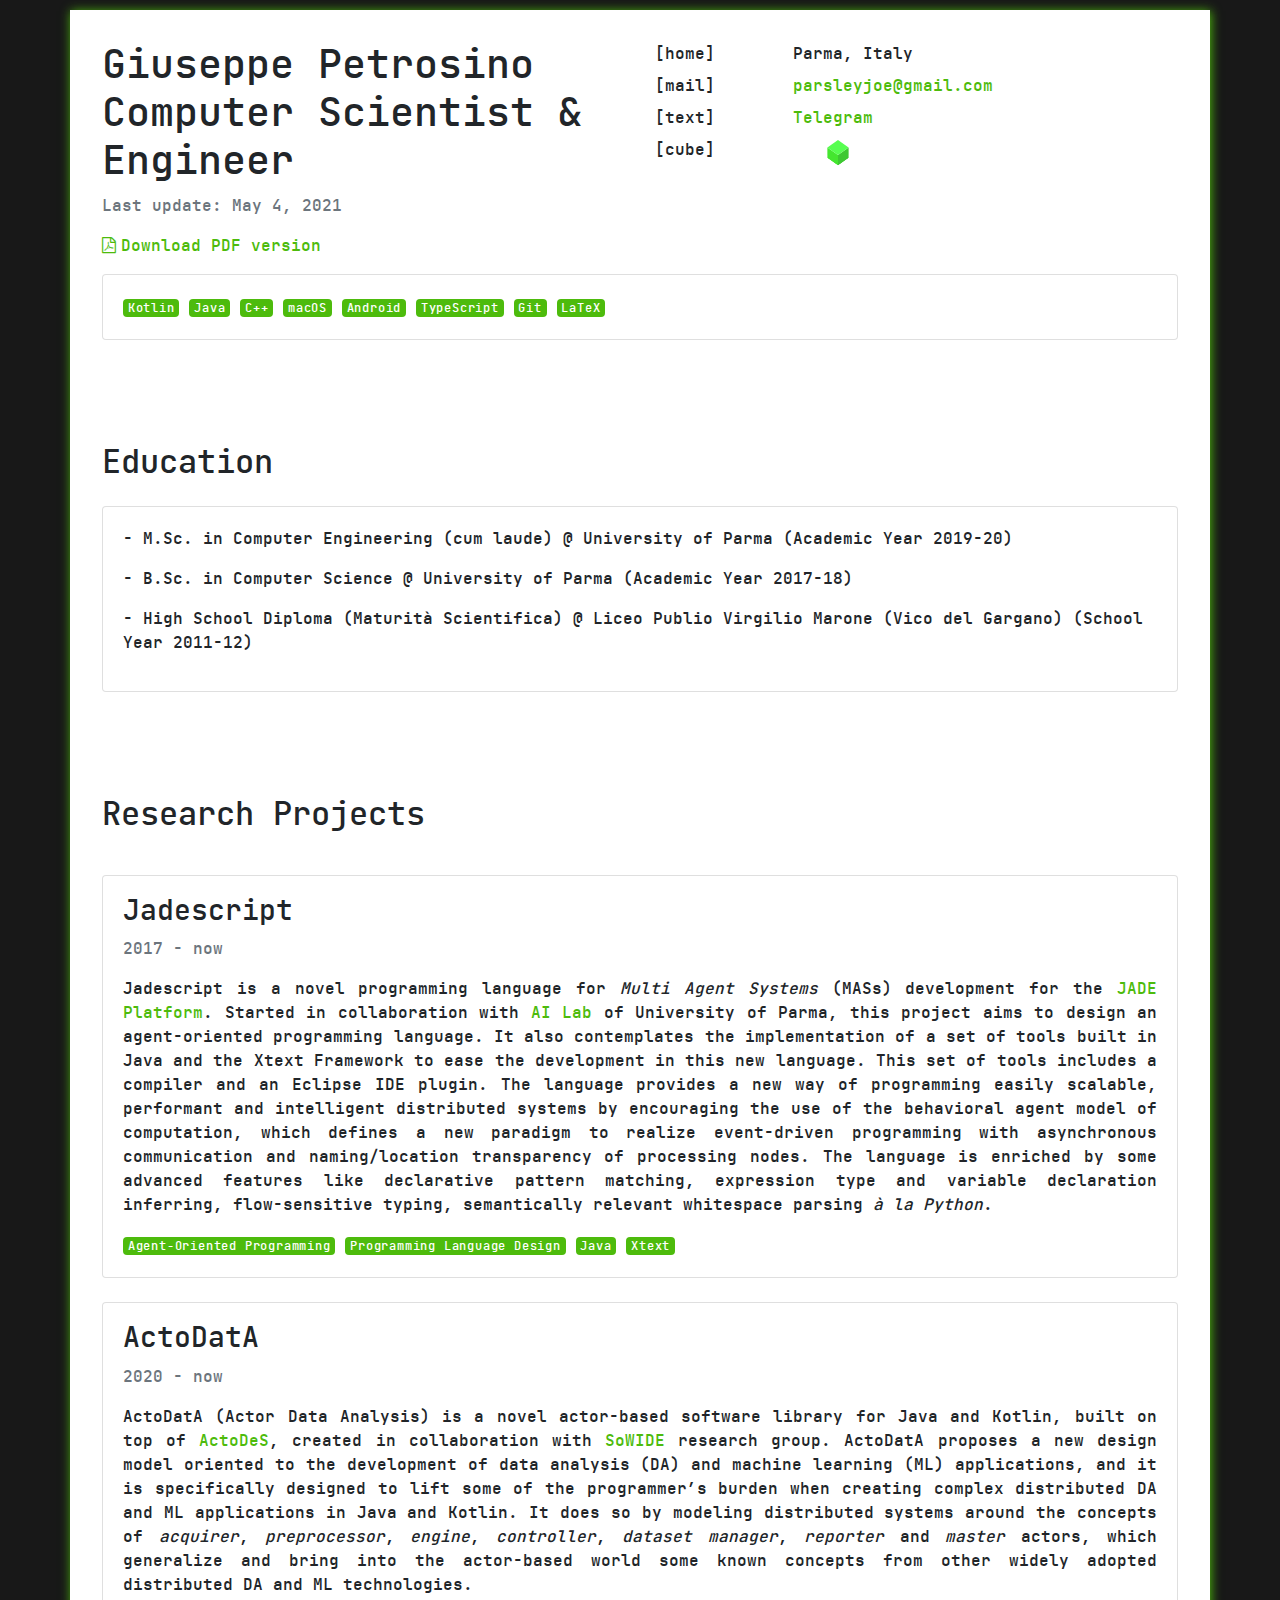
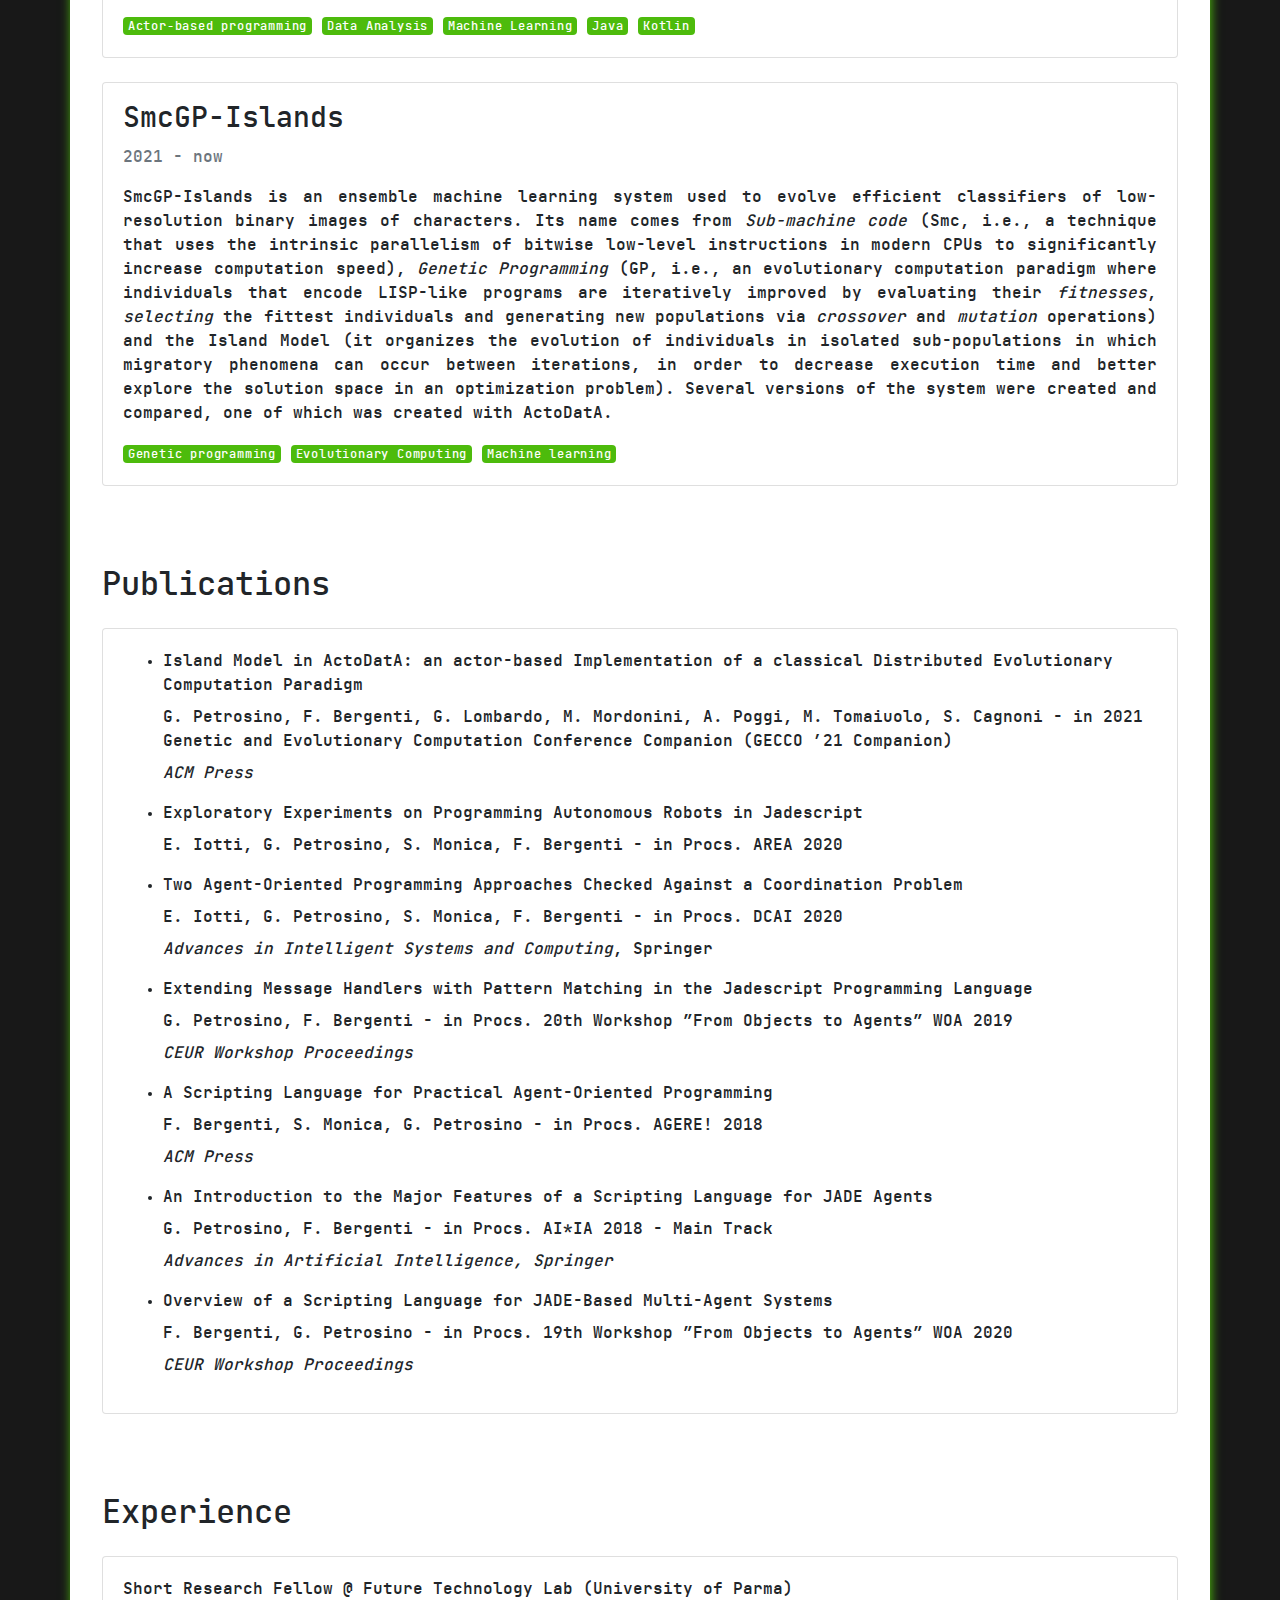
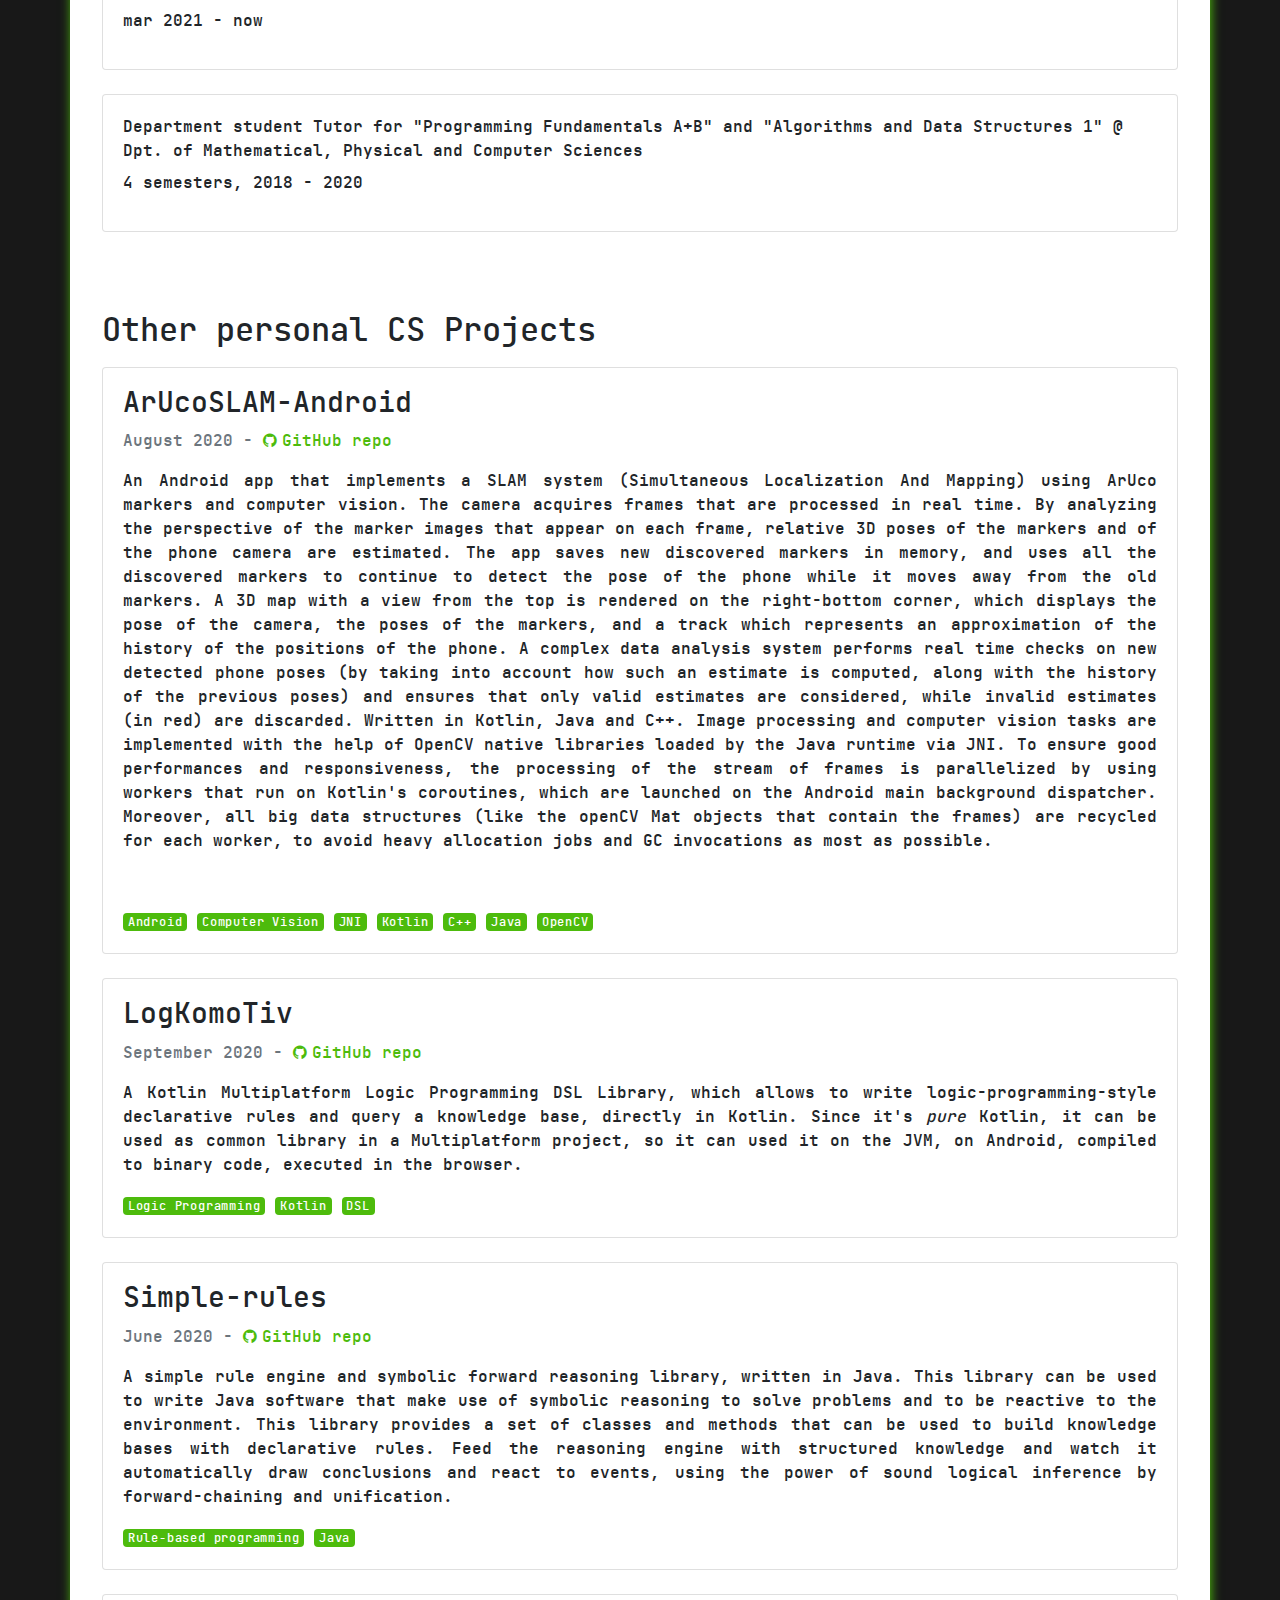
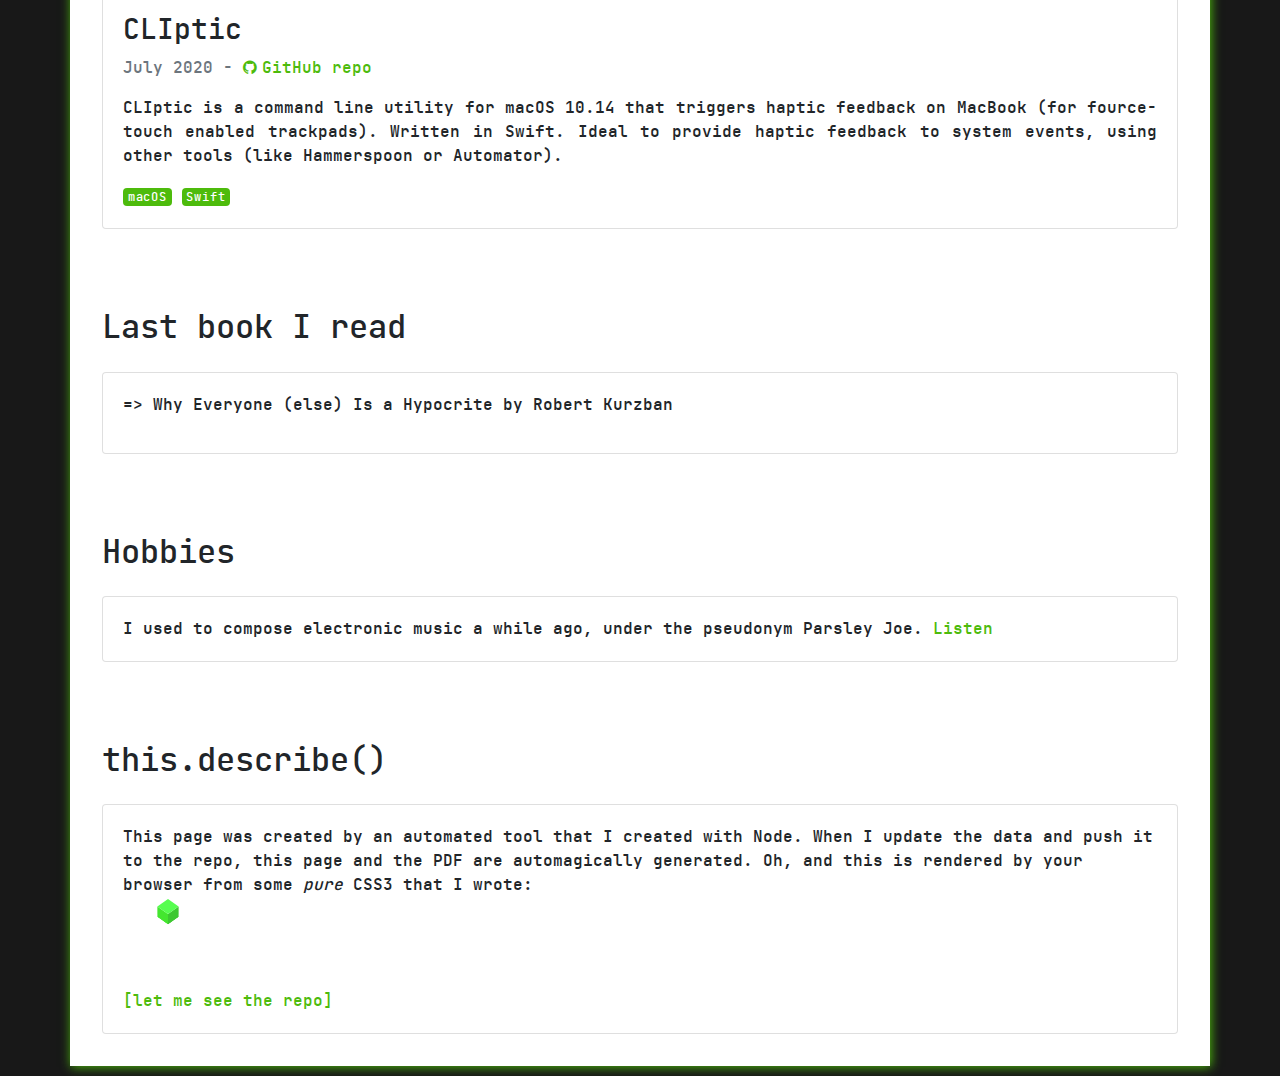
==== index.html @ b5999855 "Updates" ====
<!doctype html>
<html lang="en">
<head>
    <meta charset="UTF-8"/>
    <meta name="viewport" content="width=device-width, initial-scale=1">
    <title>Giuseppe Petrosino. Computer Scientist &amp; Engineer</title>
    <link rel="icon" href="favicon.ico" type="image/x-icon"/>
    <link rel="stylesheet" href="https://stackpath.bootstrapcdn.com/bootstrap/4.1.3/css/bootstrap.min.css">
    <link rel="stylesheet" href="https://maxcdn.bootstrapcdn.com/font-awesome/4.7.0/css/font-awesome.min.css">
    <link rel="stylesheet" href="styles.css">
    <link rel="stylesheet" href="cubes.css">
</head>
<body>
<div class="container page">
    <div class="row">
        <div class="col-md-6 col-print-6">
            <h1>Giuseppe Petrosino<br/>Computer Scientist &amp; Engineer</h1>
            <p>
                <time datetime="" class="text-muted">Last update: May 4, 2021</time>
            </p>
            <p>
                <span class="screen"><a href="giuseppe-petrosino.pdf"><i class="fa fa-file-pdf-o" aria-hidden="true"></i>Download PDF version</a></span>
                <span class="print">Online version (with some more stuff): <a href="https://ParsleyJ.github.io/mycv" class="text-nowrap"><i
                    class="fa fa-github" aria-hidden="true"></i>https://ParsleyJ.github.io/mycv</a></span>
            </p>
        </div>
        <div class="col-md-6 col-print-6">
            <dl class="row">
                <dt class="col-md-3">[home]</dt>
                <dd class="col-md-9">Parma, Italy</dd>
                <dt class="col-md-3">[mail]</dt>
                <dd class="col-md-9"><a href="mailto:parsleyjoe@gmail.com">parsleyjoe@gmail.com</a></dd>
                <dt class="col-md-3">[text]</dt>
                <dd class="col-md-9"><a href="https://t.me/parsleyjoe">Telegram</a></dd>
                <dt class="col-md-3 screen">[cube]</dt>
                <dd class="col-md-9 screen">
                    <div class="cubes">
                        <div class="loader">
                            <div class="onplacebox revbox"></div>
                        </div>
                    </div>
                </dd>
            </dl>
        </div>
    </div>

    <div class="print">
        <br>
        <br>
        <br>
        <br>
        <br>
    </div>

    <div class="card mb-4">
        <div class="card-body">
            <h2 class="print">What I use / love to work with</h2>
            <div>
                <span class="badge badge-primary">Kotlin</span>
                <span class="badge badge-primary">Java</span>
                <span class="badge badge-primary">C++</span>
                <span class="badge badge-primary">macOS</span>
                <span class="badge badge-primary">Android</span>
                <span class="badge badge-primary">TypeScript</span>
                <span class="badge badge-primary">Git</span>
                <span class="badge badge-primary">LaTeX</span>
            </div>
        </div>
    </div>

    <br>
    <br>

    <h2>Education</h2>
    <div class="card mt-4">
        <div class="card-body">
            <p> - M.Sc. in Computer Engineering (cum laude) @ University of Parma (Academic Year 2019-20)</p>
            <p> - B.Sc. in Computer Science @ University of Parma (Academic Year 2017-18)</p>
            <p> - High School Diploma (Maturità Scientifica) @ Liceo Publio Virgilio Marone (Vico del Gargano) (School Year 2011-12)</p>
        </div>
    </div>

    <br>
    <br>
    <br>


    <h2>Research Projects</h2>
    <br>
    <div class="card mb-4">
        <div class="card-body">
            <h3>Jadescript</h3>
            <p class="text-muted">2017 - now</p>

            <div class="text-justified"><p>Jadescript is a novel programming language for <em>Multi Agent Systems</em> (MASs) development for the <a href="https://jade.tilab.com/">JADE Platform</a>. Started in collaboration with <a href="https://www.ailab.unipr.it">AI Lab</a> of University of Parma, this project aims to design an agent-oriented programming language. It also contemplates the implementation of a set of tools built in Java and the Xtext Framework to ease the development in this new language. This set of tools includes a compiler and an Eclipse IDE plugin. The language provides a new way of programming easily scalable, performant and intelligent distributed systems by encouraging the use of the behavioral agent model of computation, which defines a new paradigm to realize event-driven programming with asynchronous communication and naming/location transparency of processing nodes. The language is enriched by some advanced features like declarative pattern matching, expression type and variable declaration inferring, flow-sensitive typing, semantically relevant whitespace parsing <em>à la Python</em>.</p></div>

            <div>
                <span class="badge badge-primary">Agent-Oriented Programming</span>
                <span class="badge badge-primary">Programming Language Design</span>
                <span class="badge badge-primary">Java</span>
                <span class="badge badge-primary">Xtext</span>
            </div>
        </div>
    </div>
    <div class="card mb-4">
        <div class="card-body">
            <h3>ActoDatA</h3>
            <p class="text-muted">2020 - now</p>

            <div class="text-justified"><p>ActoDatA (Actor Data Analysis) is a novel actor-based software library for Java and Kotlin, built on top of <a href="http://sowide.unipr.it/node/50">ActoDeS</a>, created in collaboration with <a href="http://sowide.unipr.it/en/node/1">SoWIDE</a> research group. ActoDatA proposes a new design model oriented to the development of data analysis (DA) and machine learning (ML) applications, and it is specifically designed to lift some of the programmer’s burden when creating complex distributed DA and ML applications in Java and Kotlin. It does so by modeling distributed systems around the concepts of <em>acquirer</em>, <em>preprocessor</em>, <em>engine</em>, <em>controller</em>, <em>dataset manager</em>, <em>reporter</em> and <em>master</em> actors, which generalize and bring into the actor-based world some known concepts from other widely adopted distributed DA and ML technologies.</p></div>

            <div>
                <span class="badge badge-primary">Actor-based programming</span>
                <span class="badge badge-primary">Data Analysis</span>
                <span class="badge badge-primary">Machine Learning</span>
                <span class="badge badge-primary">Java</span>
                <span class="badge badge-primary">Kotlin</span>
            </div>
        </div>
    </div>
    <div class="card mb-4">
        <div class="card-body">
            <h3>SmcGP-Islands</h3>
            <p class="text-muted">2021 - now</p>

            <div class="text-justified"><p>SmcGP-Islands is an ensemble machine learning system used to evolve efficient classifiers of low-resolution binary images of characters. Its name comes from <em>Sub-machine code</em> (Smc, i.e., a technique that uses the intrinsic parallelism of bitwise low-level instructions in modern CPUs to significantly increase computation speed), <em>Genetic Programming</em> (GP, i.e., an evolutionary computation paradigm where individuals that encode LISP-like programs are iteratively improved by evaluating their <em>fitnesses</em>, <em>selecting</em> the fittest individuals and generating new populations via <em>crossover</em> and <em>mutation</em> operations) and the Island Model (it organizes the evolution of individuals in isolated sub-populations in which migratory phenomena can occur between iterations, in order to decrease execution time and better explore the solution space in an optimization problem). Several versions of the system were created and compared, one of which was created with ActoDatA.</p></div>

            <div>
                <span class="badge badge-primary">Genetic programming</span>
                <span class="badge badge-primary">Evolutionary Computing</span>
                <span class="badge badge-primary">Machine learning</span>
            </div>
        </div>
    </div>

    <br>

    <h2>Publications</h2>
    <div class="card mt-4">
        <div class="card-body">
            <ul>
                <li>
                    <div class="mb-2"><strong>Island Model in ActoDatA: an actor-based Implementation of a classical Distributed Evolutionary Computation Paradigm</strong></div>
                    <div class="mb-2">G. Petrosino, F. Bergenti, G. Lombardo, M. Mordonini, A. Poggi, M. Tomaiuolo, S. Cagnoni - in 2021 Genetic and Evolutionary Computation Conference Companion (GECCO ’21 Companion)</div>

                    <p><em>ACM Press</em></p>
                </li>
                <li>
                    <div class="mb-2"><strong>Exploratory Experiments on Programming Autonomous Robots in Jadescript</strong></div>
                    <div class="mb-2">E. Iotti, G. Petrosino, S. Monica, F. Bergenti - in Procs. AREA 2020</div>

                    <p> </p>
                </li>
                <li>
                    <div class="mb-2"><strong>Two Agent-Oriented Programming Approaches Checked Against a Coordination Problem</strong></div>
                    <div class="mb-2">E. Iotti, G. Petrosino, S. Monica, F. Bergenti - in Procs. DCAI 2020</div>

                    <p><em>Advances in Intelligent Systems and Computing</em>, Springer</p>
                </li>
                <li>
                    <div class="mb-2"><strong>Extending Message Handlers with Pattern Matching in the Jadescript Programming Language</strong></div>
                    <div class="mb-2">G. Petrosino, F. Bergenti - in Procs. 20th Workshop ”From Objects to Agents” WOA 2019</div>

                    <p><em>CEUR Workshop Proceedings</em></p>
                </li>
                <li>
                    <div class="mb-2"><strong>A Scripting Language for Practical Agent-Oriented Programming</strong></div>
                    <div class="mb-2">F. Bergenti, S. Monica, G. Petrosino - in Procs. AGERE! 2018</div>

                    <p><em>ACM Press</em></p>
                </li>
                <li>
                    <div class="mb-2"><strong>An Introduction to the Major Features of a Scripting Language for JADE Agents</strong></div>
                    <div class="mb-2">G. Petrosino, F. Bergenti - in Procs. AI*IA 2018 - Main Track</div>

                    <p><em>Advances in Artificial Intelligence, Springer</em></p>
                </li>
                <li>
                    <div class="mb-2"><strong>Overview of a Scripting Language for JADE-Based Multi-Agent Systems</strong></div>
                    <div class="mb-2">F. Bergenti, G. Petrosino - in Procs. 19th Workshop ”From Objects to Agents” WOA 2020</div>

                    <p><em>CEUR Workshop Proceedings</em></p>
                </li>
            </ul>
        </div>
    </div>

    <br>
    <br>

    <h2>Experience</h2>
    <div class="card mt-4">
        <div class="card-body">
            <div class="mb-2"><strong>Short Research Fellow @ Future Technology Lab (University of Parma)</strong></div>

            <p>mar 2021 - now</p>

            <div>
            </div>
        </div>
    </div>
    <div class="card mt-4">
        <div class="card-body">
            <div class="mb-2"><strong>Department student Tutor for &quot;Programming Fundamentals A+B&quot; and &quot;Algorithms and Data Structures 1&quot; @ Dpt. of Mathematical, Physical and Computer Sciences</strong></div>

            <p>4 semesters, 2018 - 2020</p>

            <div>
            </div>
        </div>
    </div>

    <br>
    <br>

    <div class="screen">
        <h2>Other personal CS Projects</h2>
        <div class="card mb-4">
            <div class="card-body">
                <h3>ArUcoSLAM-Android</h3>
                <p class="text-muted">August 2020 - <a href="https://github.com/ParsleyJ/ArUcoSLAM-Android"><i
                    class="fa fa-github" aria-hidden="true"></i>GitHub repo</a></p>

                <div class="text-justified"><p>An Android app that implements a SLAM system (Simultaneous Localization And Mapping) using ArUco markers and computer vision. The camera acquires frames that are processed in real time. By analyzing the perspective of the marker images that appear on each frame, relative 3D poses of the markers and of the phone camera are estimated. The app saves new discovered markers in memory, and uses all the discovered markers to continue to detect the pose of the phone while it moves away from the old markers. A 3D map with a view from the top is rendered on the right-bottom corner, which displays the pose of the camera, the poses of the markers, and a track which represents an approximation of the history of the positions of the phone. A complex data analysis system performs real time checks on new detected phone poses (by taking into account how such an estimate is computed, along with the history of the previous poses) and ensures that only valid estimates are considered, while invalid estimates (in red) are discarded. Written in Kotlin, Java and C++. Image processing and computer vision tasks are implemented with the help of OpenCV native libraries loaded by the Java runtime via JNI. To ensure good performances and responsiveness, the processing of the stream of frames is parallelized by using workers that run on Kotlin&#39;s coroutines, which are launched on the Android main background dispatcher. Moreover, all big data structures (like the openCV Mat objects that contain the frames) are recycled for each worker, to avoid heavy allocation jobs and GC invocations as most as possible.</p></div>


                <div class="screen autoimg"><p><img alt="" src="arucoslam1.gif"/></p></div>
                <div>
                    <span class="badge badge-primary">Android</span>
                    <span class="badge badge-primary">Computer Vision</span>
                    <span class="badge badge-primary">JNI</span>
                    <span class="badge badge-primary">Kotlin</span>
                    <span class="badge badge-primary">C++</span>
                    <span class="badge badge-primary">Java</span>
                    <span class="badge badge-primary">OpenCV</span>
                </div>
            </div>
        </div>
        <div class="card mb-4">
            <div class="card-body">
                <h3>LogKomoTiv</h3>
                <p class="text-muted">September 2020 - <a href="https://github.com/ParsleyJ/LogKomoTiv"><i
                    class="fa fa-github" aria-hidden="true"></i>GitHub repo</a></p>

                <div class="text-justified"><p>A Kotlin Multiplatform Logic Programming DSL Library, which allows to write logic-programming-style declarative rules and query a knowledge base, directly in Kotlin. Since it&#39;s <em>pure</em> Kotlin, it can be used as common library in a Multiplatform project, so it can used it on the JVM, on Android, compiled to binary code, executed in the browser.</p></div>


                <div class="screen autoimg"></div>
                <div>
                    <span class="badge badge-primary">Logic Programming</span>
                    <span class="badge badge-primary">Kotlin</span>
                    <span class="badge badge-primary">DSL</span>
                </div>
            </div>
        </div>
        <div class="card mb-4">
            <div class="card-body">
                <h3>Simple-rules</h3>
                <p class="text-muted">June 2020 - <a href="https://github.com/ParsleyJ/simple-rules"><i
                    class="fa fa-github" aria-hidden="true"></i>GitHub repo</a></p>

                <div class="text-justified"><p>A simple rule engine and symbolic forward reasoning library, written in Java. This library can be used to write Java software that make use of symbolic reasoning to solve problems and to be reactive to the environment. This library provides a set of classes and methods that can be used to build knowledge bases with declarative rules. Feed the reasoning engine with structured knowledge and watch it automatically draw conclusions and react to events, using the power of sound logical inference by forward-chaining and unification.</p></div>


                <div class="screen autoimg"></div>
                <div>
                    <span class="badge badge-primary">Rule-based programming</span>
                    <span class="badge badge-primary">Java</span>
                </div>
            </div>
        </div>
        <div class="card mb-4">
            <div class="card-body">
                <h3>CLIptic</h3>
                <p class="text-muted">July 2020 - <a href="https://github.com/ParsleyJ/CLIptic"><i
                    class="fa fa-github" aria-hidden="true"></i>GitHub repo</a></p>

                <div class="text-justified"><p>CLIptic is a command line utility for macOS 10.14 that triggers haptic feedback on MacBook (for fource-touch enabled trackpads). Written in Swift. Ideal to provide haptic feedback to system events, using other tools (like Hammerspoon or Automator).</p></div>


                <div class="screen autoimg"></div>
                <div>
                    <span class="badge badge-primary">macOS</span>
                    <span class="badge badge-primary">Swift</span>
                </div>
            </div>
        </div>
    </div>

    <br>


    <h2>Last book I read</h2>
    <div class="card mt-4">
        <div class="card-body">
            <p> => Why Everyone (else) Is a Hypocrite by Robert Kurzban</p>
        </div>
    </div>

    <br>
    <br>

    <h2>Hobbies</h2>
    <div class="card mt-4">
        <div class="card-body">
            I used to compose electronic music a while ago, under the pseudonym Parsley Joe. <a
            href="https://www.youtube.com/watch?v=1JTqyTbnJMk">Listen</a>
        </div>
    </div>

    <br>
    <br>

    <h2>this.describe()</h2>
    <div class="card mt-4">
        <div class="card-body">
            <div class="screen">
                This page was created by an automated tool that I created with Node.
                When I update the data and push it to the repo, this page and the PDF are automagically
                generated.
                Oh, and this is rendered by your browser from some <i>pure</i> CSS3 that I wrote:
                <br>
                <div class="cubes">
                    <div class="loader">
                        <div class="onplacebox"></div>
                    </div>
                </div>

                <a href="https://github.com/ParsleyJ/mycv">[let me see the repo]</a>
            </div>
            <div class="print">
                This PDF was created by an automated tool that I created with Node.
                When I update the data and push it to the repo, this PDF and the online page are automagically
                generated.
                <a href="https://github.com/ParsleyJ/mycv">[let me see the repo]</a>
            </div>
        </div>
    </div>

</div>
</body>
</html>
---- styles.css ----
@font-face {
    font-family: 'jetbrains_monomedium';
    src: url('jetbrainsmono-medium-webfont.eot');
    src: url('jetbrainsmono-medium-webfont.eot?#iefix') format('embedded-opentype'),
    url('jetbrainsmono-medium-webfont.woff2') format('woff2'),
    url('jetbrainsmono-medium-webfont.woff') format('woff'),
    url('jetbrainsmono-medium-webfont.ttf') format('truetype'),
    url('jetbrainsmono-medium-webfont.svg#jetbrains_monomedium') format('svg');
    font-weight: normal;
    font-style: normal;

}

body{
    font-family: "jetbrains_monomedium", serif;
    background-color: #181818;
}


.text-justified{
    text-align: justify;
    text-justify: inter-word;
}

.badge-primary{
    background-color: #4dbb0c;
}

a {
    color: #4dbb0c
}


    img {
        max-width: 100%;
        height: auto;
    }


@media print {
    body {
        background-color: #ffffff;
        font-size: 19px;
    }

    .screen {
        display: none;
    }

    .card {
        border: none;
    }

    .card-body {
        padding: 0;
    }

    .badge {
        border: 0.07rem solid #868e96;
    }

    .badge-primary {
        color: inherit;
        background-color: inherit;
    }


}

.text-muted2 {
    color: #898989 !important;
}

@media not print {
    .print {
        display: none;
    }

    @media (min-width: 576px) {
        .page {
            background-color: white;
            margin-top: 10px;
            margin-bottom: 10px;
            box-shadow: 1px 1px 10px 0 #4dbb0cff;
            position: relative;
            padding: 32px;
        }
    }

    h1, h2, h3, h4 {
        font-weight: 300;
    }

    h2 {
        margin-top: 2rem;
        margin-bottom: 1rem;
    }

    dt {
        font-weight: normal;
    }

    strong {
        font-weight: 500;
    }
}

a .fa {
    text-decoration: none !important;
    margin-right: 5px;
}

.badge {
    font-weight: normal;
    letter-spacing: 0.05rem;
}

@media print {
    .col-print-1 {
        flex: 0 0 8.333333%;
        max-width: 8.333333%;
    }

    .col-print-2 {
        flex: 0 0 16.666667%;
        max-width: 16.666667%;
    }

    .col-print-3 {
        flex: 0 0 25%;
        max-width: 25%;
    }

    .col-print-4 {
        flex: 0 0 33.333333%;
        max-width: 33.333333%;
    }

    .col-print-5 {
        flex: 0 0 41.666667%;
        max-width: 41.666667%;
    }

    .col-print-6 {
        flex: 0 0 50%;
        max-width: 50%;
    }

    .col-print-7 {
        flex: 0 0 58.333333%;
        max-width: 58.333333%;
    }

    .col-print-8 {
        flex: 0 0 66.666667%;
        max-width: 66.666667%;
    }

    .col-print-9 {
        flex: 0 0 75%;
        max-width: 75%;
    }

    .col-print-10 {
        flex: 0 0 83.333333%;
        max-width: 83.333333%;
    }

    .col-print-11 {
        flex: 0 0 91.666667%;
        max-width: 91.666667%;
    }

    .col-print-12 {
        flex: 0 0 100%;
        max-width: 100%;
    }
}
---- cubes.css ----
<!-- box anims -->
.cubes{
    display: -webkit-box;
    display: -webkit-flex;
    display: -ms-flexbox;
    display: flex;
    -webkit-box-pack: center;
    -webkit-justify-content: center;
    -ms-flex-pack: center;
    justify-content: center;
    -webkit-box-align: center;
    -webkit-align-items: center;
    -ms-flex-align: center;
    align-items: center;

    -webkit-transform: translateY(-45px);
    -ms-transform: translateY(-45px);
    transform: translateY(-45px);

}

.loader {
    display: -webkit-inline-box;
    display: -webkit-inline-flex;
    display: -ms-inline-flexbox;
    display: inline-flex;
    -webkit-flex-wrap: wrap;
    -ms-flex-wrap: wrap;
    flex-wrap: wrap;
    width: 90px;
    height: 90px;
    -webkit-transform-style: preserve-3d;
    transform-style: preserve-3d;
    -webkit-transform: rotateX(45deg) rotate(45deg);
    transform: rotateX(45deg) rotate(45deg);
}

.box {
    position: absolute;
    top: 0;
    left: 0;
    width: 15px;
    height: 15px;
    background: #57fe50;

    -webkit-animation: move infinite both;
    animation: move infinite both;
    -webkit-animation-timing-function: linear;
    animation-timing-function: linear;

    -webkit-transform-style: preserve-3d;
    transform-style: preserve-3d;
}


.shadowed {
    box-shadow: 120.5px 120.5px 20px #000;
}

.style3anim{
    -webkit-animation-duration: 6s;
    animation-duration: 6s;
}

.style2anim{
    -webkit-animation-duration: 12s;
    animation-duration: 12s;
}

.style1anim{
    -webkit-animation-duration: 3s;
    animation-duration: 3s;

}

.box:nth-child(1) {
    -webkit-animation-delay: -1.5s;
    animation-delay: -1.5s;
}
.box:nth-child(2) {
    -webkit-animation-delay: -3s;
    animation-delay: -3s;
}
.box:nth-child(3) {
    -webkit-animation-delay: -4.5s;
    animation-delay: -4.5s;
}
.box:nth-child(4) {
    -webkit-animation-delay: -6s;
    animation-delay: -6s;
}
.box:nth-child(5) {
    -webkit-animation-delay: -7.5s;
    animation-delay: -7.5s;
}
.box:nth-child(6) {
    -webkit-animation-delay: -9s;
    animation-delay: -9s;
}
.box:nth-child(7) {
    -webkit-animation-delay: -10.5s;
    animation-delay: -10.5s;
}
.box:before, .box:after {
    display: block;
    content: "";
    position: absolute;
    width: 15px;
    height: 15px;
}
.box:before {
    top: 100%;
    left: 0;
    background: #44e62f;
    -webkit-transform-origin: center top;
    -ms-transform-origin: center top;
    transform-origin: center top;
    -webkit-transform: rotateX(-90deg);
    transform: rotateX(-90deg);
}
.box:after {
    top: 0;
    left: 100%;
    background: #3ec832;
    -webkit-transform-origin: center left;
    -ms-transform-origin: center left;
    transform-origin: center left;
    -webkit-transform: rotateY(90deg);
    transform: rotateY(90deg);
}

.size1, .size1:before, .size1:after{
    width: 10px;
    height: 10px;

}

.size2, .size2:before, .size2:after{
    width: 20px;
    height: 20px;

}

.size3, .size3:before, .size3:after{
    width: 40px;
    height: 40px;
}


.onplacebox {
    /*position: absolute;*/
    /*top: 43px;*/
    /*left: 43px;*/
    width: 15px;
    height: 15px;
    background: #57fe50;
    -webkit-animation: rotate infinite both;
    animation: rotate infinite both;
    -webkit-animation-duration: 0.5s;
    animation-duration: 0.5s;
    -webkit-animation-timing-function: linear;
    animation-timing-function: linear;
    -webkit-transform-style: preserve-3d;
    transform-style: preserve-3d;
}


.onplacebox:before, .onplacebox:after{
    display: block;
    content: "";
    position: absolute;
    width: 15px;
    height: 15px;
}

.onplacebox:before {
    top: 100%;
    left: 0;
    background: #44e62f;
    -webkit-transform-origin: center top;
    -ms-transform-origin: center top;
    transform-origin: center top;
    -webkit-transform: rotateX(-90deg);
    transform: rotateX(-90deg);
    -webkit-animation: beforecolor 0.5s ease-in-out infinite;
    animation: beforecolor 0.5s ease-in-out infinite;
}

.onplacebox:after {
    top: 0;
    left: 100%;
    background: #3ec832;
    -webkit-transform-origin: center left;
    -ms-transform-origin: center left;
    transform-origin: center left;
    -webkit-transform: rotateY(90deg);
    transform: rotateY(90deg);
    -webkit-animation: aftercolor 0.5s ease-in-out infinite;
    animation: aftercolor 0.5s ease-in-out infinite;
}

.revbox{
    animation-direction: reverse;
    -webkit-animation-direction: reverse;
}

.revbox.onplacebox:after {
    -webkit-animation: aftercolorrev 0.5s ease-in-out infinite;
    animation: aftercolorrev 0.5s ease-in-out infinite;
}

.revbox.onplacebox:before {
    -webkit-animation: beforecolorrev 0.5s ease-in-out infinite;
    animation: beforecolorrev 0.5s ease-in-out infinite;
}

@-webkit-keyframes beforecolor {
    0%, 100% {
        background: #4aed3c;
    }
    49.999% {
        background: #4aed3c;
    }
    50%{
        background: #3ec832;
    }
}

@keyframes beforecolor {
    0%, 100% {
        background: #4aed3c;
    }
    49.999% {
        background: #4aed3c;
    }
    50%{
        background: #3ec832;
    }
}

@-webkit-keyframes aftercolor {
    0%, 100% {
        background: #3ec832;
    }
    49.999% {
        background: #3ec832;
    }
    50%{
        background: #154b10;
    }
}

@keyframes aftercolor {
    0%, 100% {
        background: #3ec832;
    }
    49.999% {
        background: #3ec832;
    }
    50%{
        background: #154b10;
    }
}

@-webkit-keyframes aftercolorrev {
    0%, 100% {
        background: #3ec832;
    }
    49.999% {
        background: #154b10;
    }
    50%{
        background: #3ec832;
    }
}

@keyframes aftercolorrev {
    0%, 100% {
        background: #3ec832;
    }
    49.999% {
        background: #154b10;
    }
    50%{
        background: #3ec832;
    }
}

@-webkit-keyframes beforecolorrev {
    0%, 100% {
        background: #4aed3c;
    }
    49.999% {
        background: #3ec832;
    }
    50%{
        background: #4aed3c;
    }
}

@keyframes beforecolorrev {
    0%, 100% {
        background: #4aed3c;
    }
    49.999% {
        background: #3ec832;
    }
    50%{
        background: #4aed3c;
    }
}

@-webkit-keyframes rotate {
    0%, 100% {
        -webkit-transform: none;
        transform: none;
    }
    49.999% {
        -webkit-transform: rotateZ(45deg);
        transform: rotateZ(45deg);
    }
    50%{
        -webkit-transform: rotateZ(-45deg);
        transform: rotateZ(-45deg);
    }
}

@keyframes rotate {
    0%, 100% {
        -webkit-transform: none;
        transform: none;
    }
    49.999% {
        -webkit-transform: rotateZ(45deg);
        transform: rotateZ(45deg);
    }
    50%{
        -webkit-transform: rotateZ(-45deg);
        transform: rotateZ(-45deg);
    }
}

@-webkit-keyframes move {
    0%, 100% {
        -webkit-transform: none;
        transform: none;
    }
    12.5% {
        -webkit-transform: translate(30px, 0);
        transform: translate(30px, 0);
    }
    25% {
        -webkit-transform: translate(60px, 0);
        transform: translate(60px, 0);
    }
    37.5% {
        -webkit-transform: translate(60px, 30px);
        transform: translate(60px, 30px);
    }
    50% {
        -webkit-transform: translate(60px, 60px);
        transform: translate(60px, 60px);
    }
    62.5% {
        -webkit-transform: translate(30px, 60px);
        transform: translate(30px, 60px);
    }
    75% {
        -webkit-transform: translate(0, 60px);
        transform: translate(0, 60px);
    }
    87.5% {
        -webkit-transform: translate(0, 30px);
        transform: translate(0, 30px);
    }
}

@keyframes move {
    0%, 100% {
        -webkit-transform: none;
        transform: none;
    }
    12.5% {
        -webkit-transform: translate(30px, 0);
        transform: translate(30px, 0);
    }
    25% {
        -webkit-transform: translate(60px, 0);
        transform: translate(60px, 0);
    }
    37.5% {
        -webkit-transform: translate(60px, 30px);
        transform: translate(60px, 30px);
    }
    50% {
        -webkit-transform: translate(60px, 60px);
        transform: translate(60px, 60px);
    }
    62.5% {
        -webkit-transform: translate(30px, 60px);
        transform: translate(30px, 60px);
    }
    75% {
        -webkit-transform: translate(0, 60px);
        transform: translate(0, 60px);
    }
    87.5% {
        -webkit-transform: translate(0, 30px);
        transform: translate(0, 30px);
    }
}
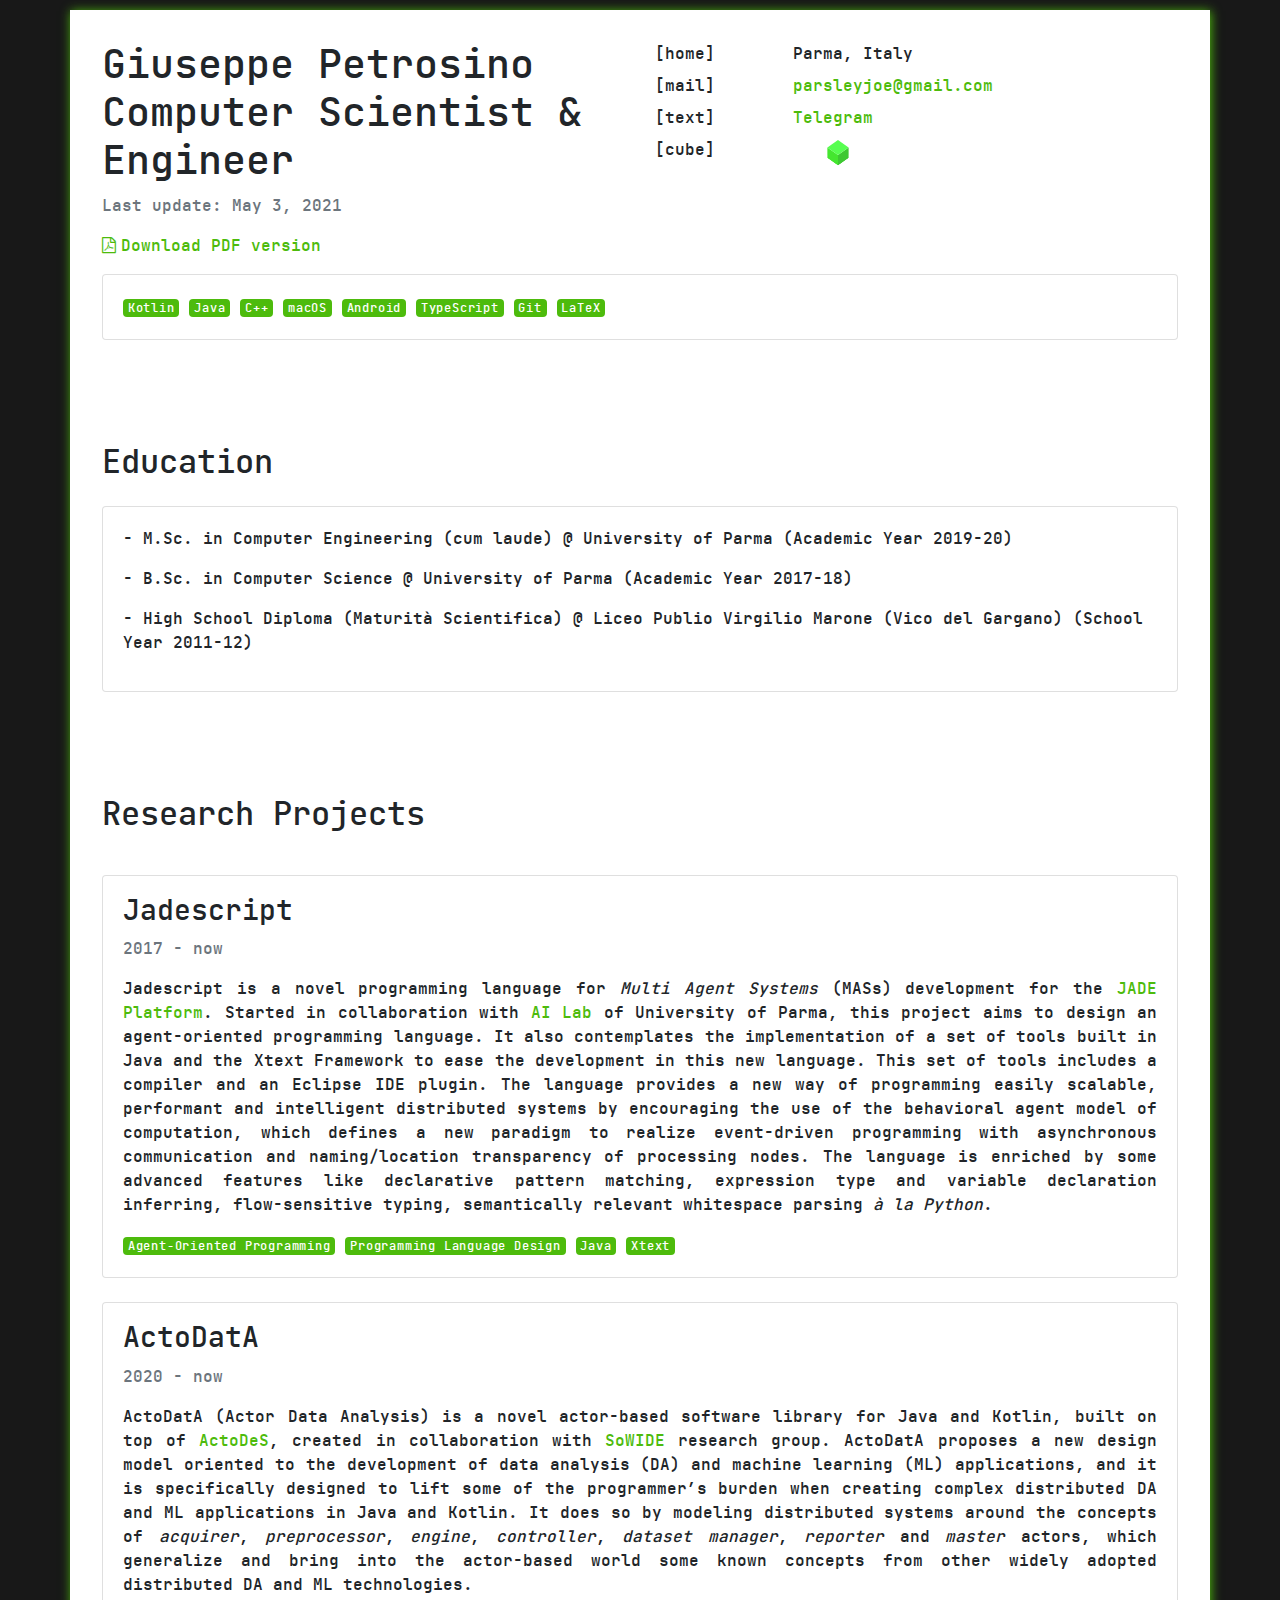
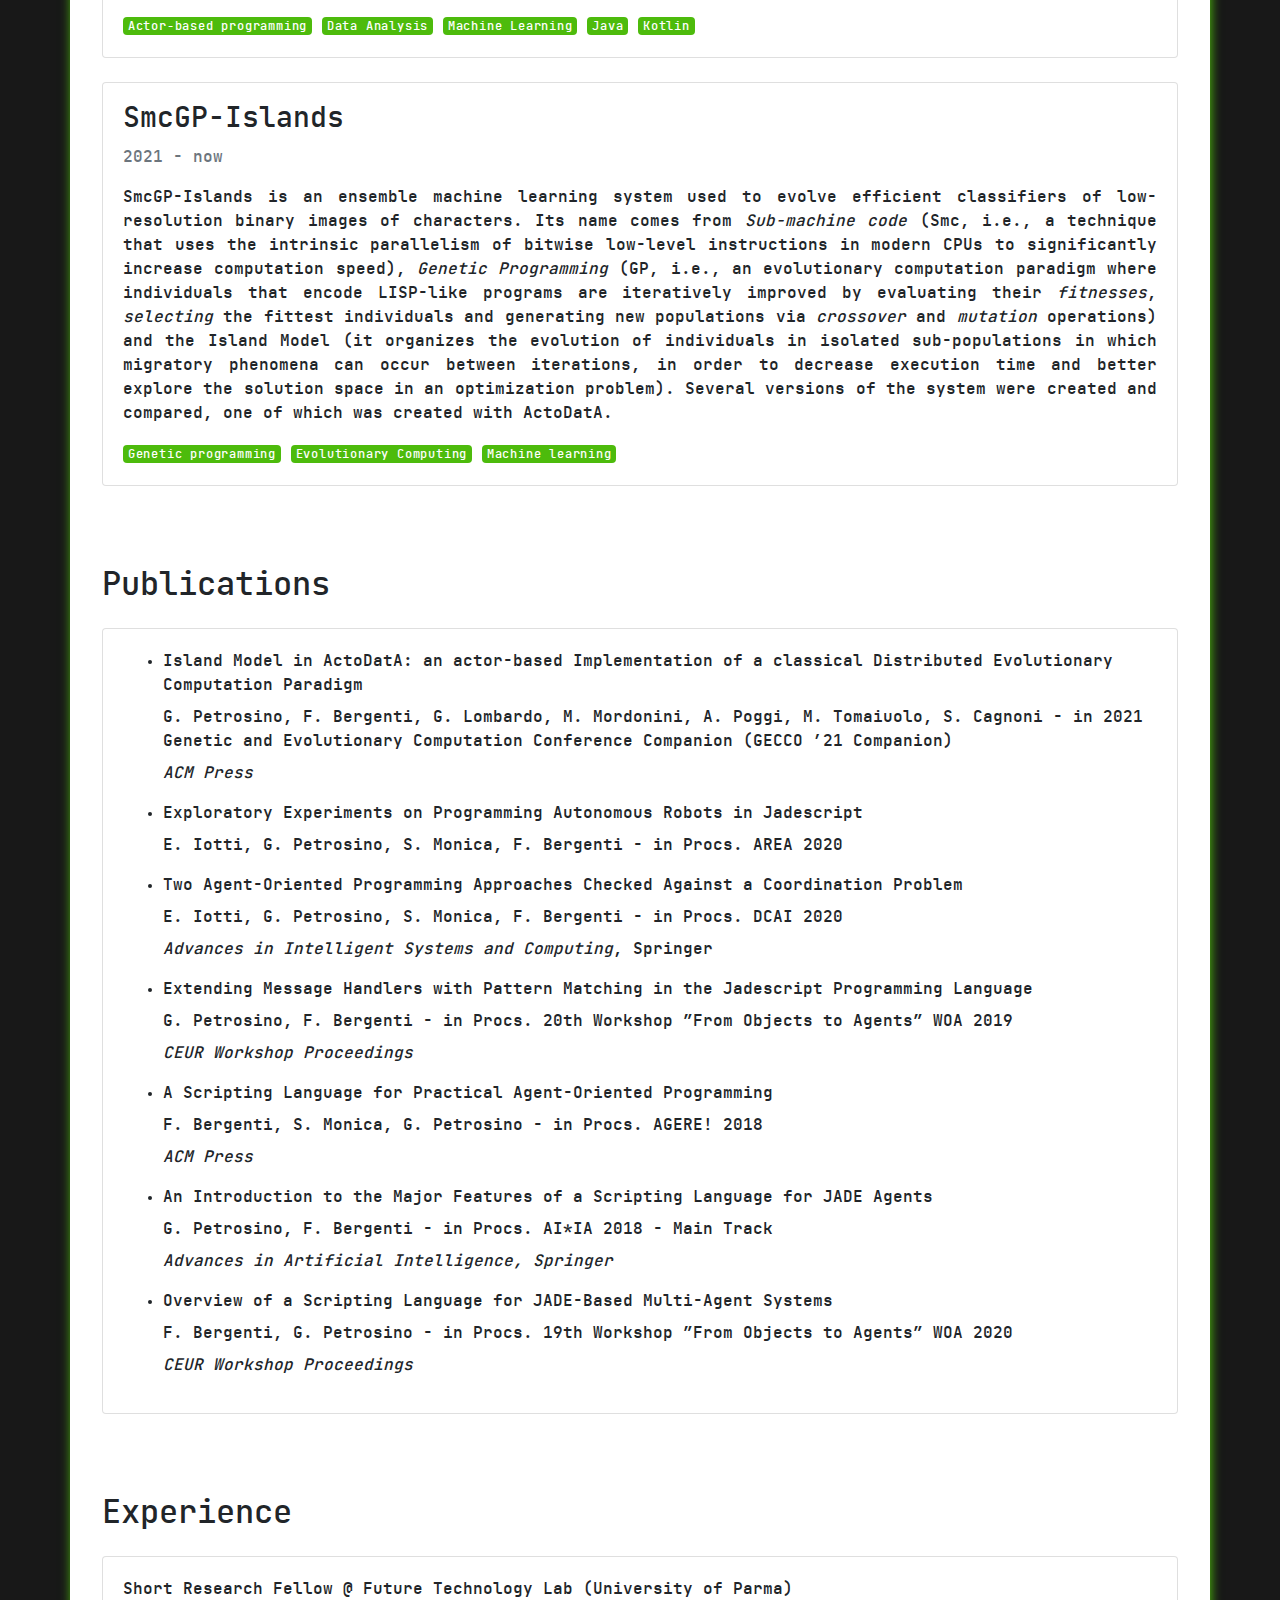
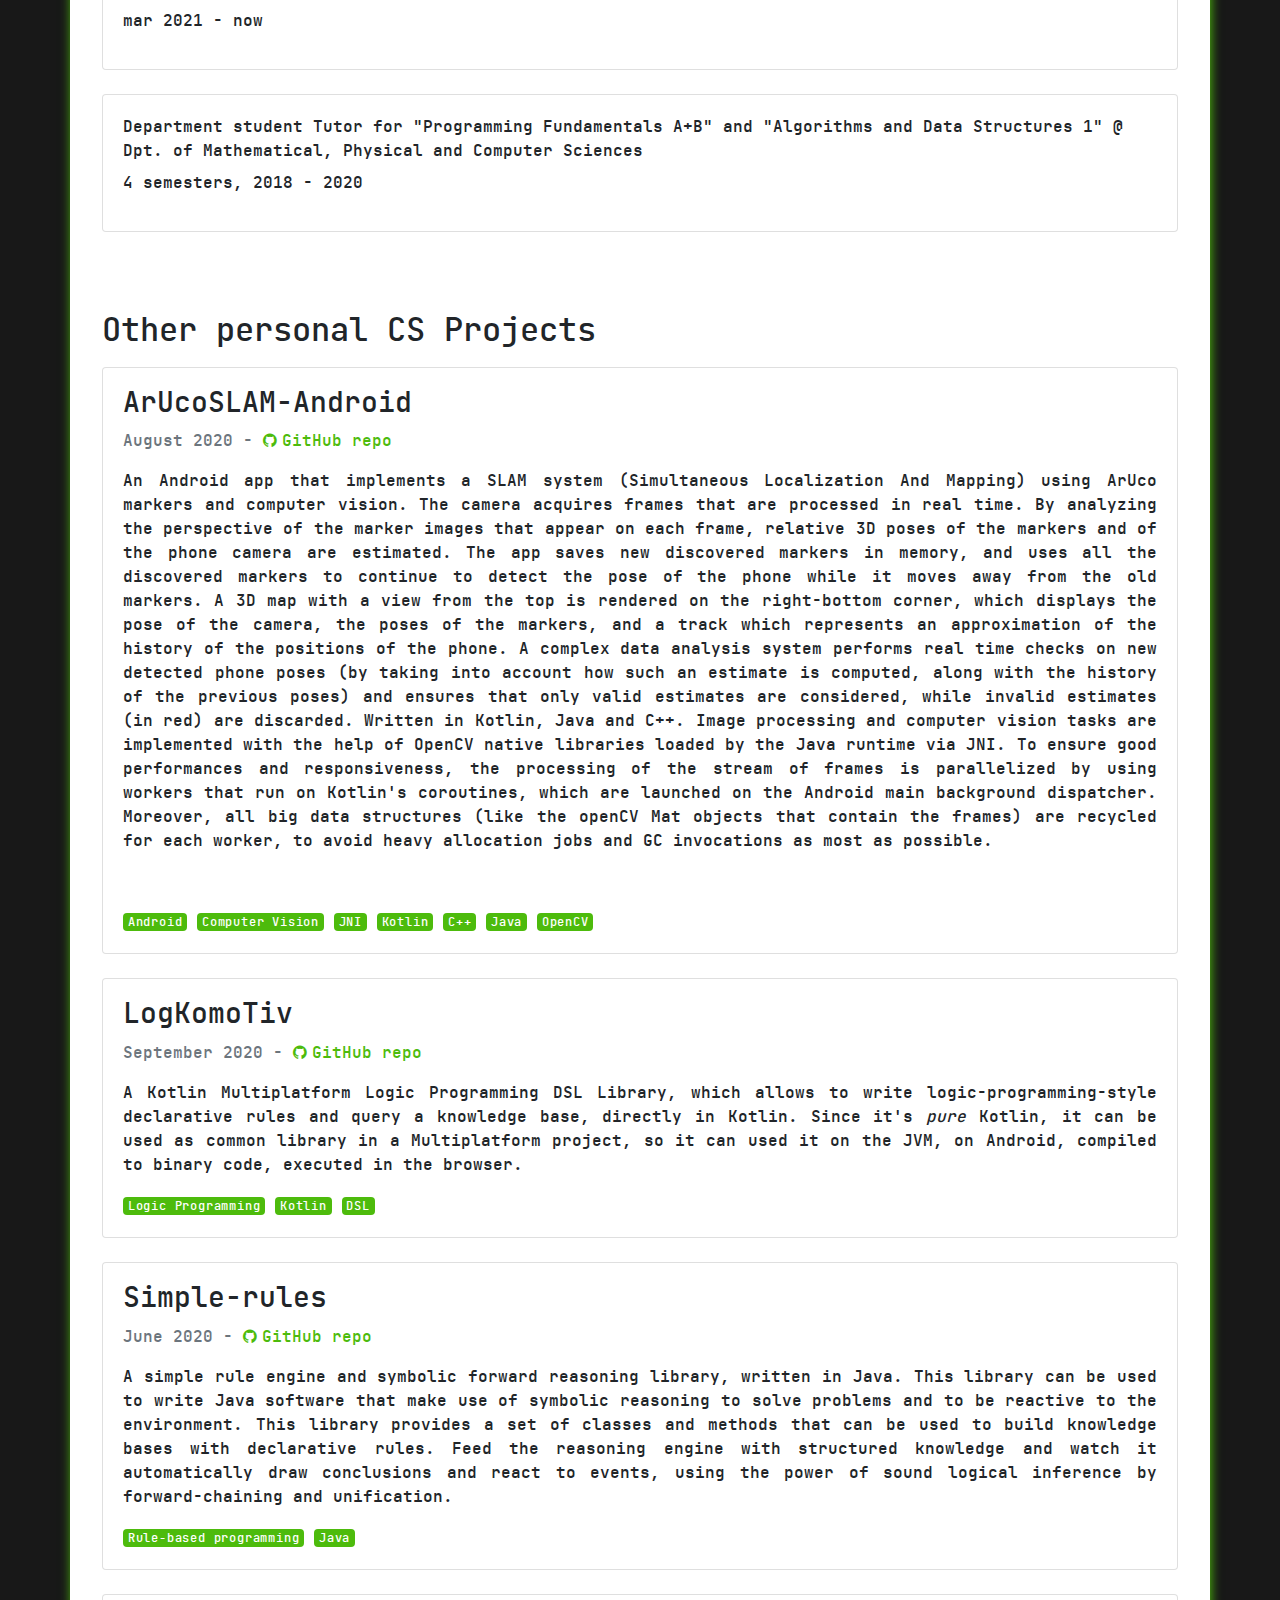
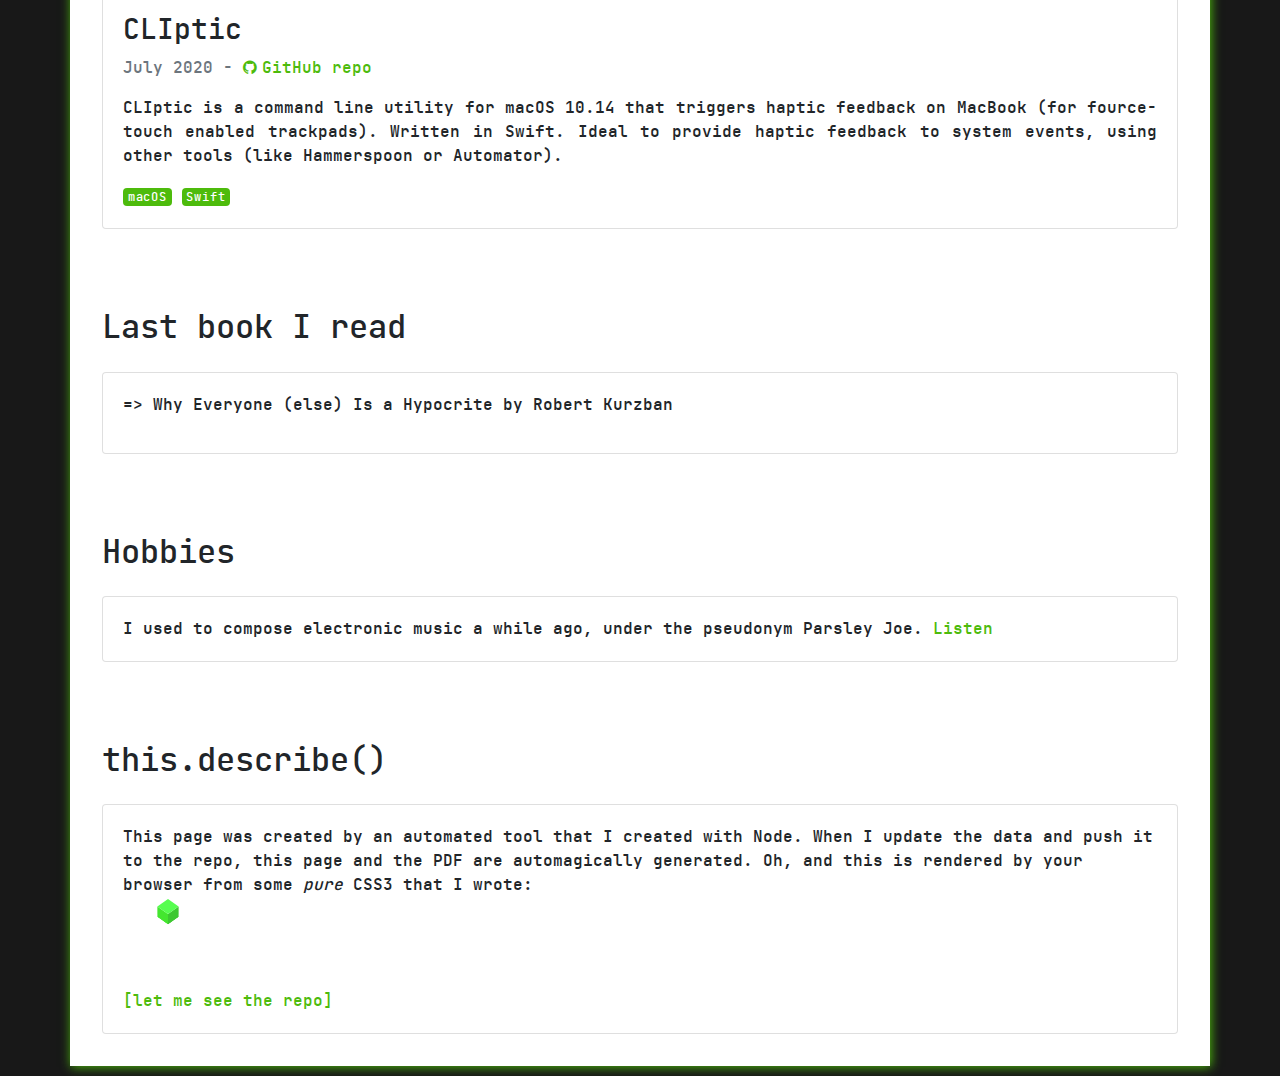
==== commit 6041e52a: "Deploying to gh-pages from  @ 715aecdd0cfe23b0535b38c9fa733b14923779ef 🚀" ====
--- a/index.html
+++ b/index.html
@@ -16,7 +16,7 @@
         <div class="col-md-6 col-print-6">
             <h1>Giuseppe Petrosino<br/>Computer Scientist &amp; Engineer</h1>
             <p>
-                <time datetime="" class="text-muted">Last update: May 4, 2021</time>
+                <time datetime="" class="text-muted">Last update: May 3, 2021</time>
             </p>
             <p>
                 <span class="screen"><a href="giuseppe-petrosino.pdf"><i class="fa fa-file-pdf-o" aria-hidden="true"></i>Download PDF version</a></span>
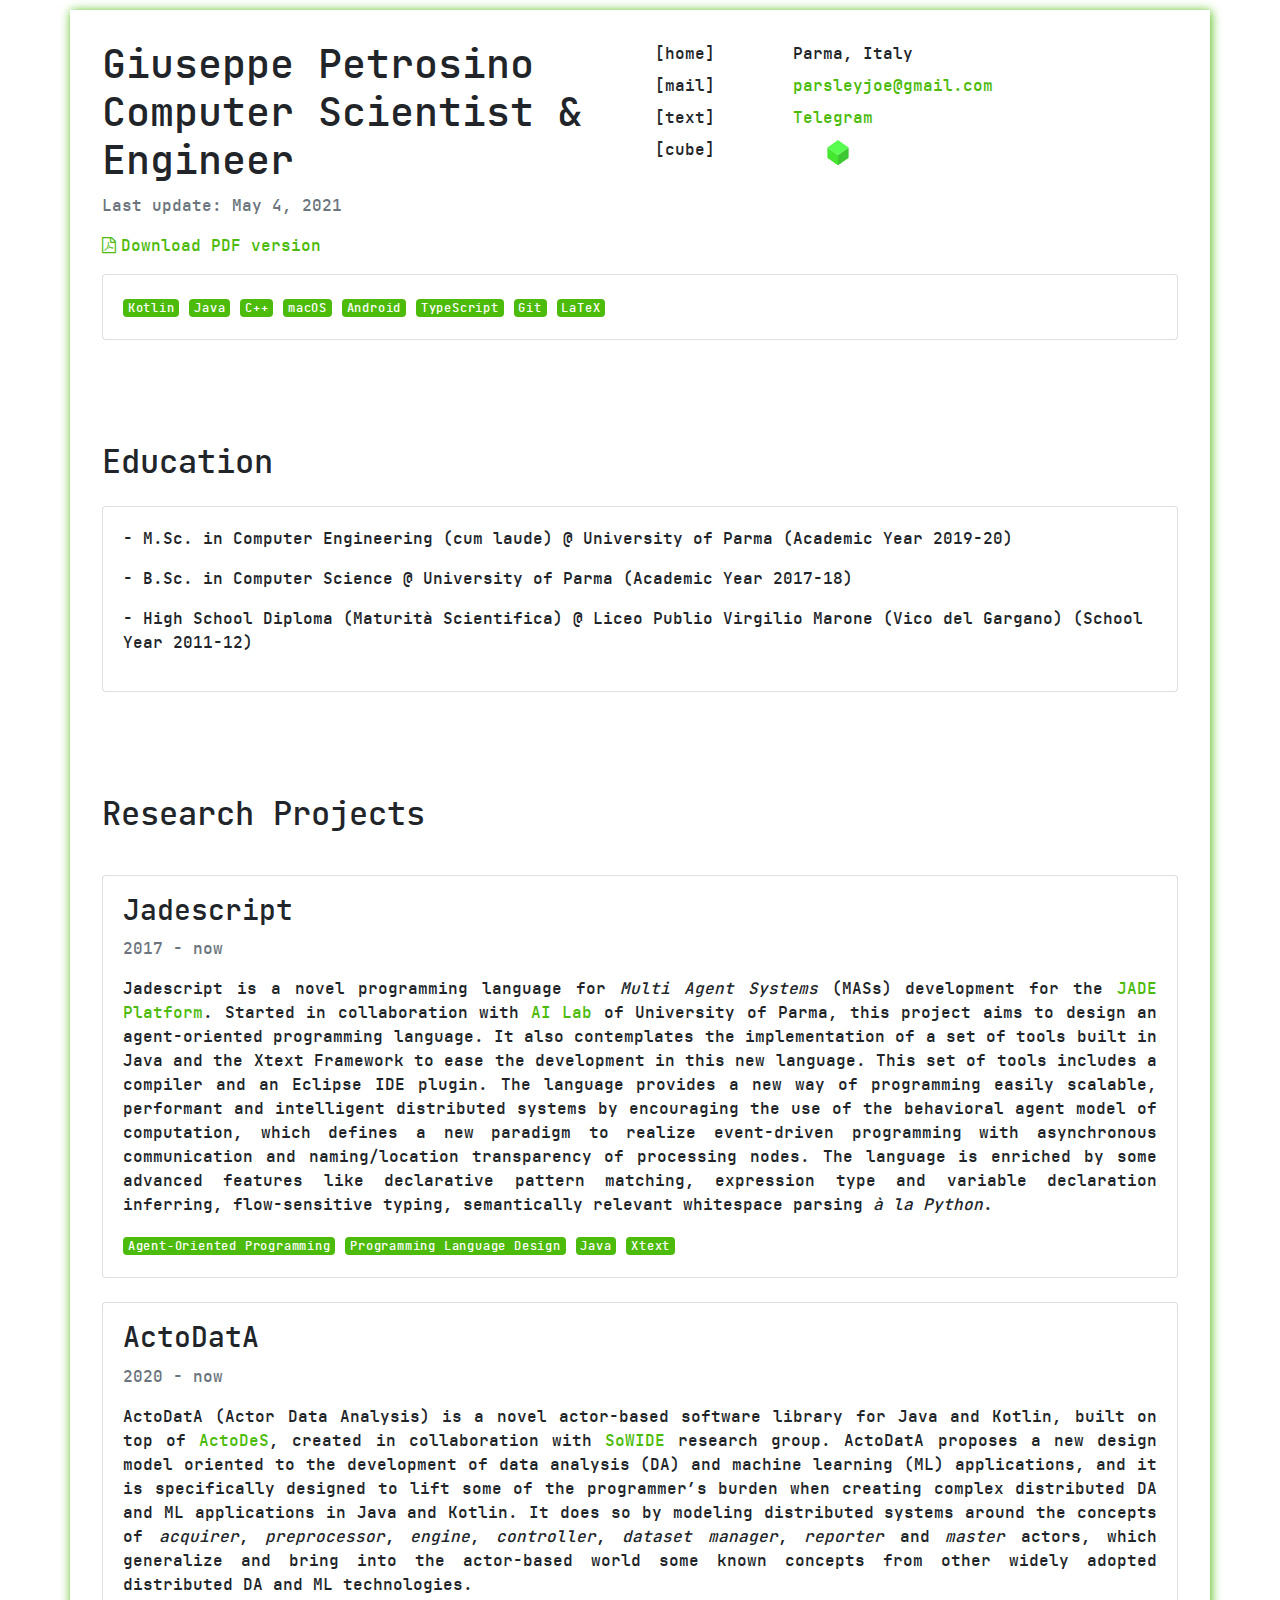
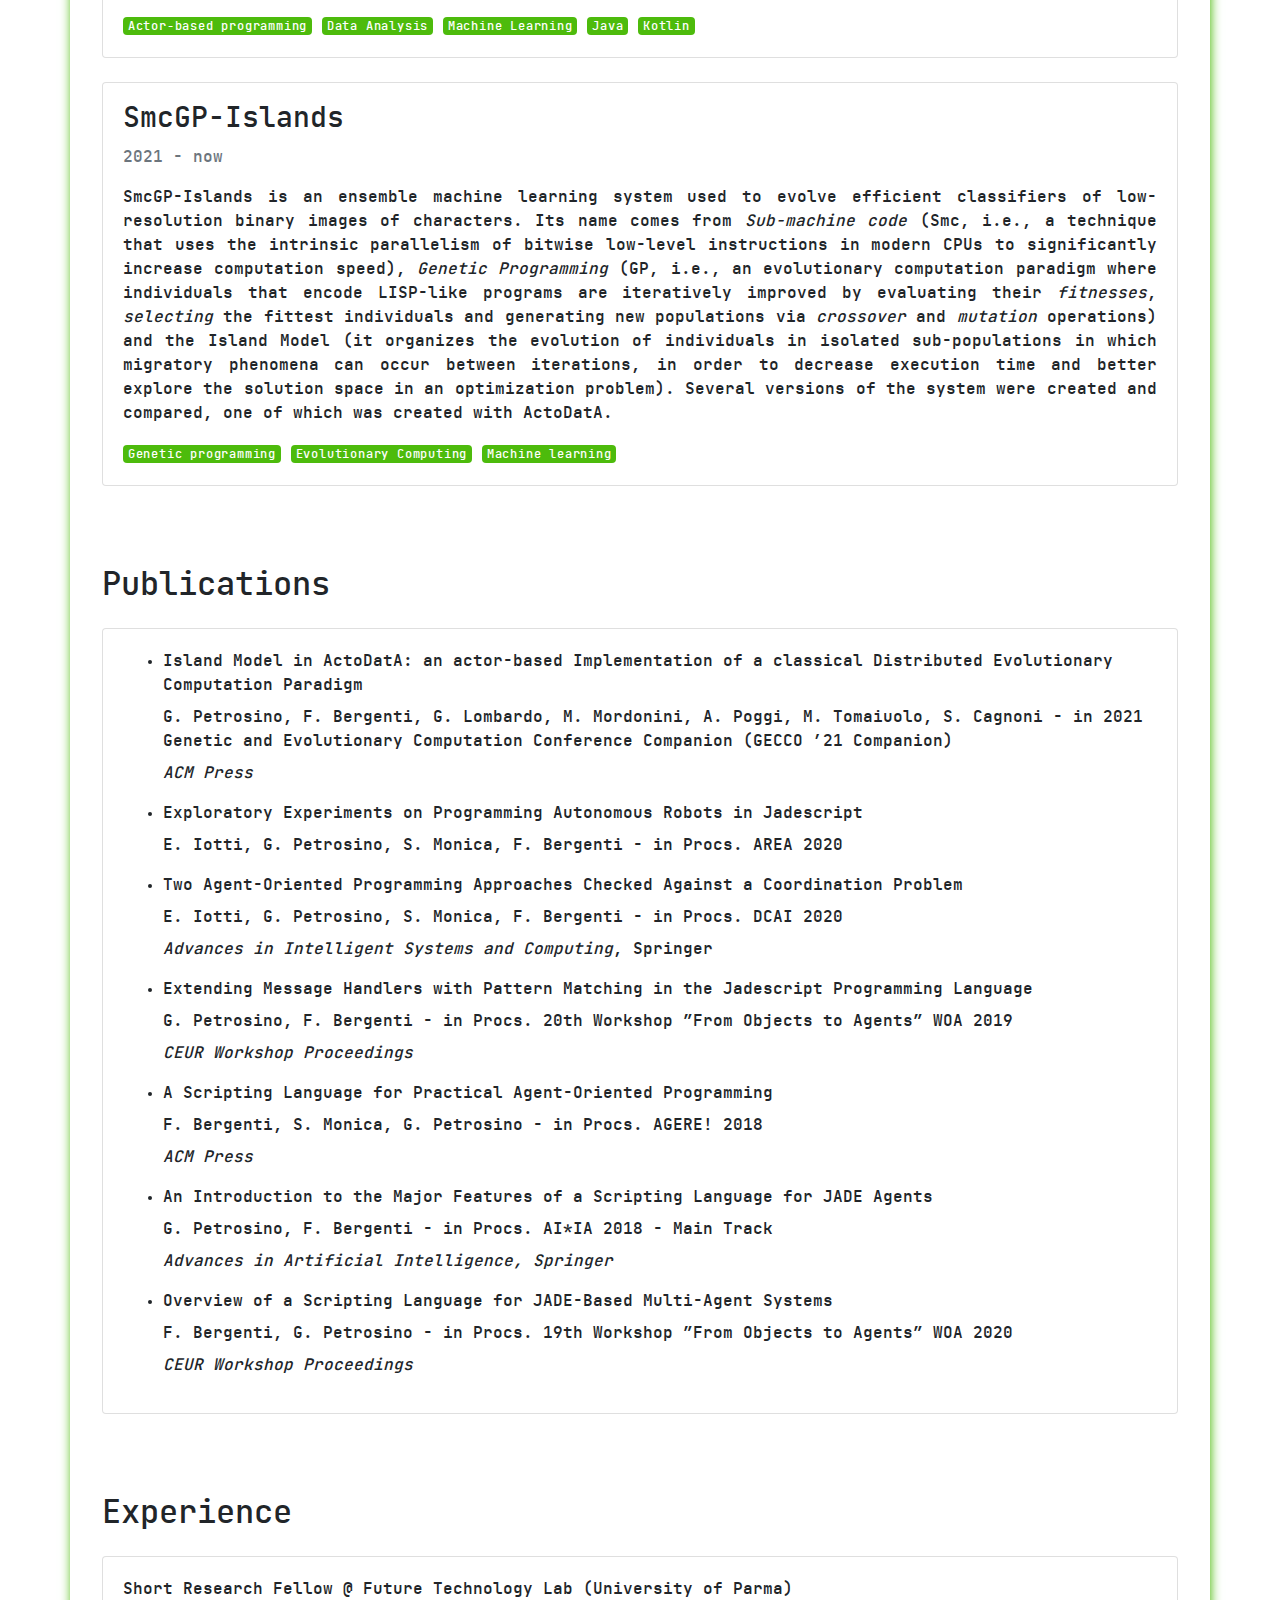
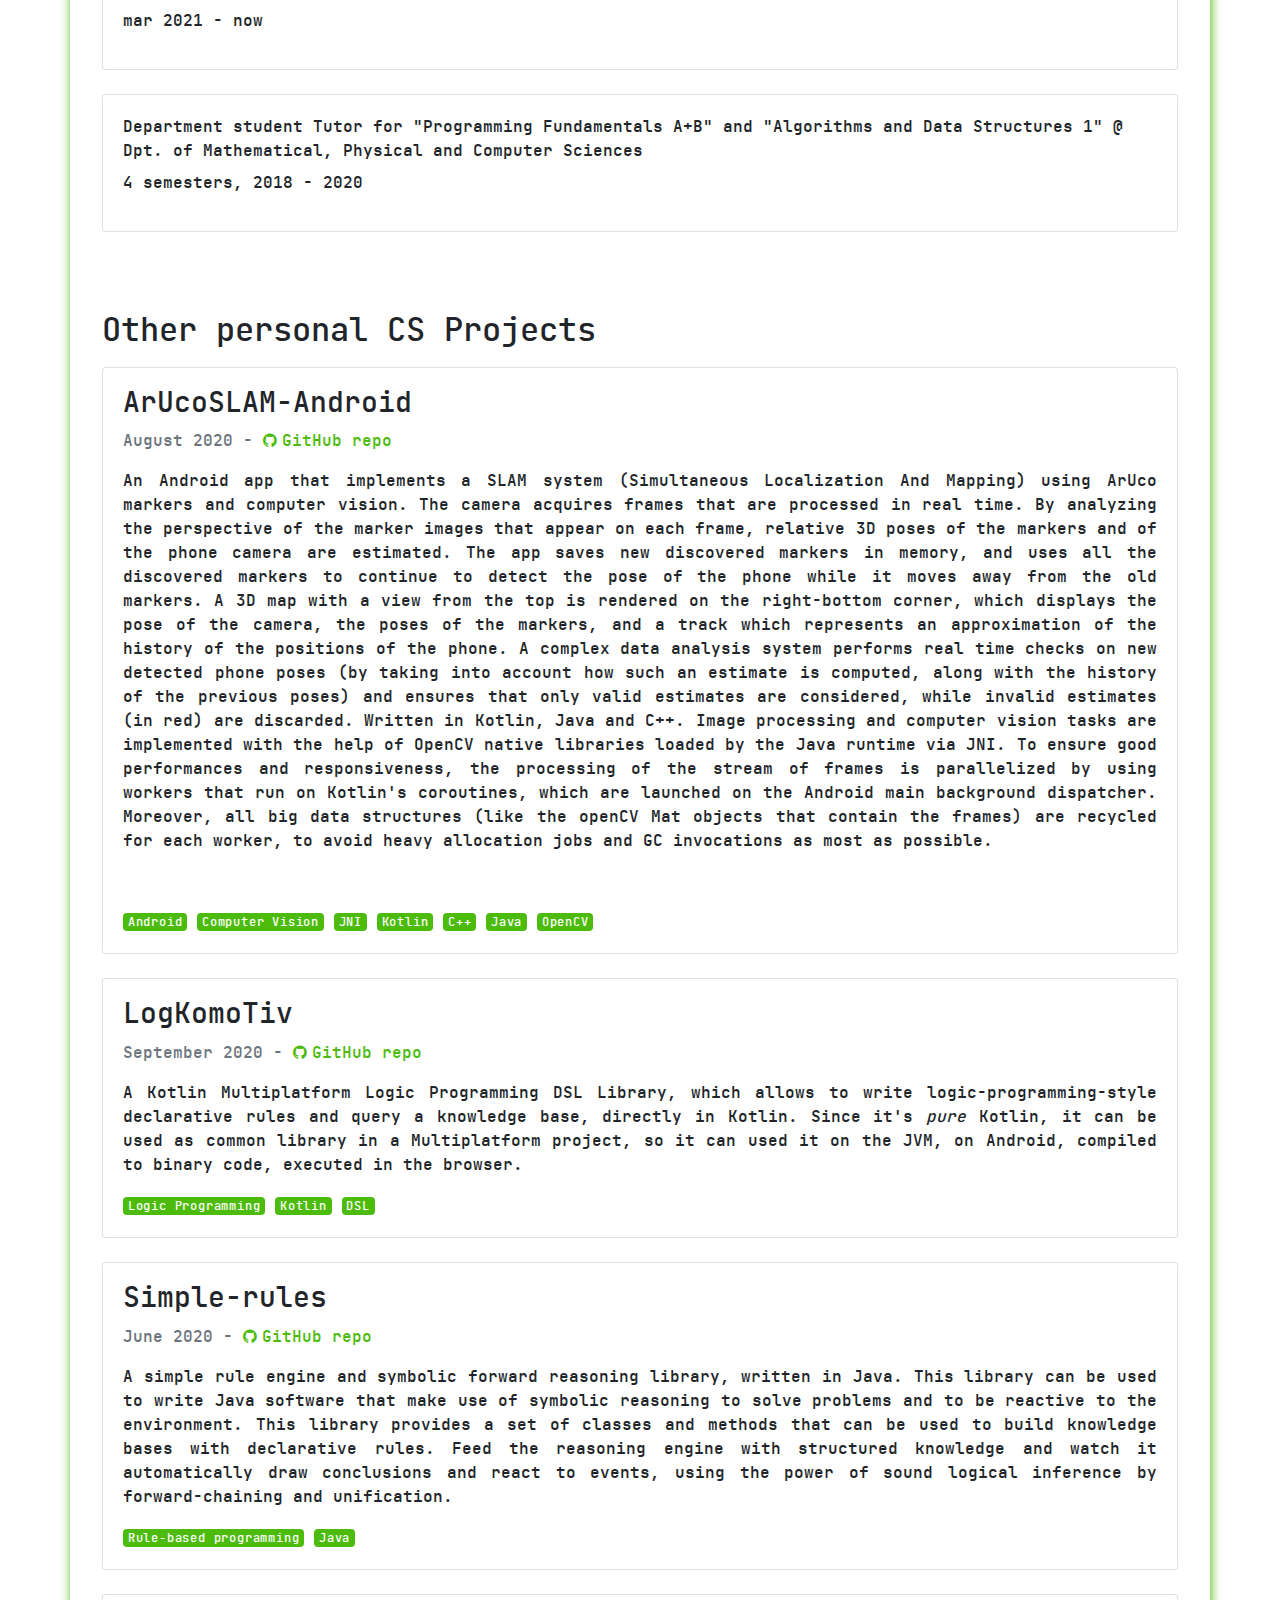
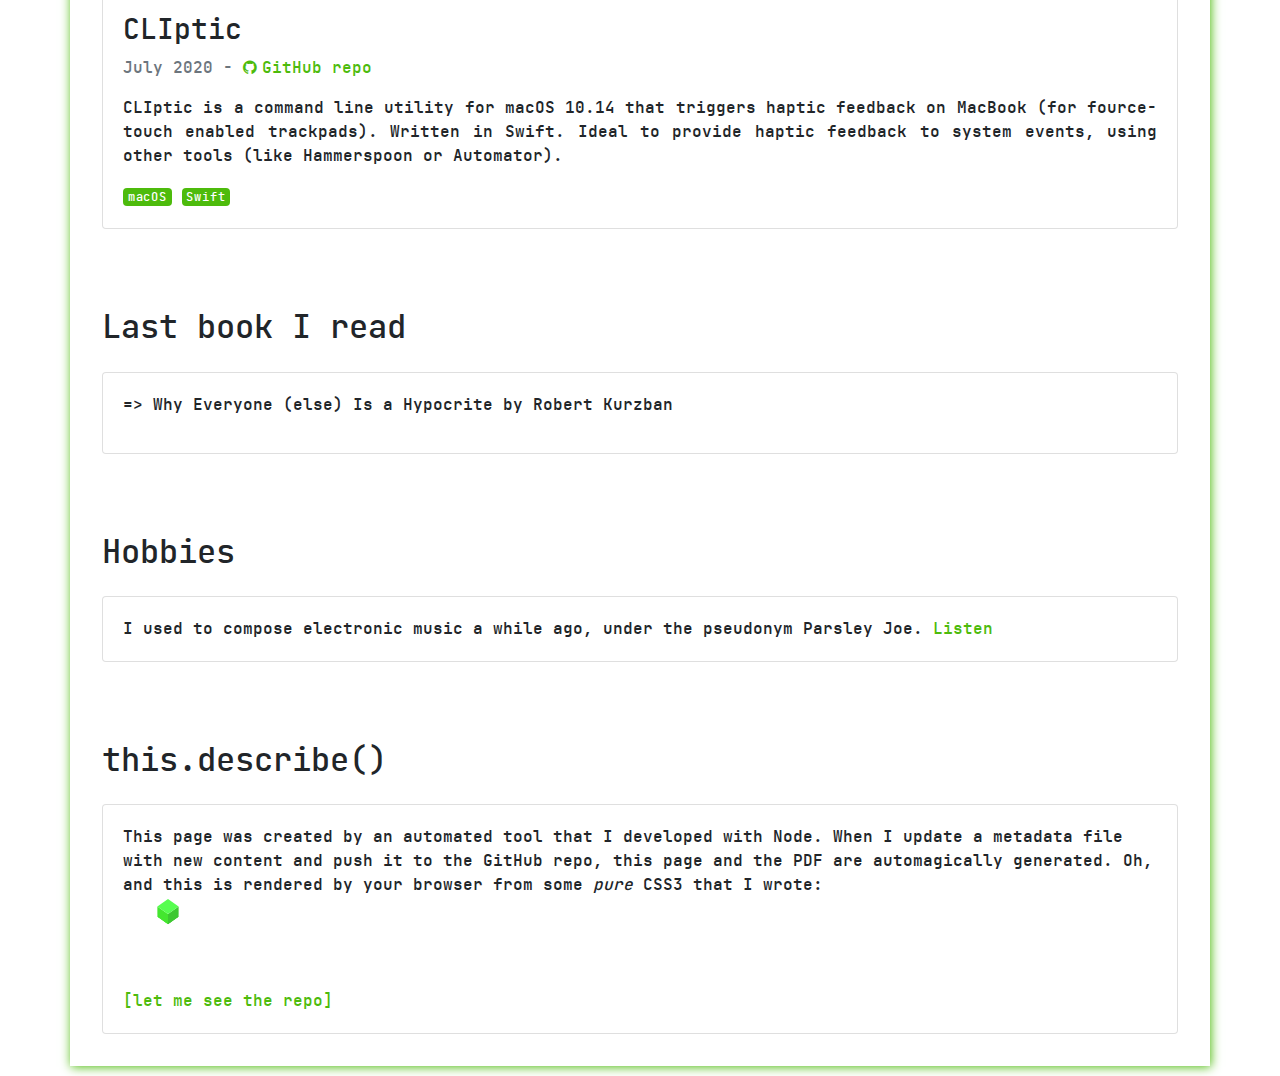
==== commit 936d743e: "Deploying to gh-pages from  @ 9819984abfd5efde24bc0e28abf119ba72c1eb30 🚀" ====
--- a/index.html
+++ b/index.html
@@ -16,7 +16,7 @@
         <div class="col-md-6 col-print-6">
             <h1>Giuseppe Petrosino<br/>Computer Scientist &amp; Engineer</h1>
             <p>
-                <time datetime="" class="text-muted">Last update: May 3, 2021</time>
+                <time datetime="" class="text-muted">Last update: May 4, 2021</time>
             </p>
             <p>
                 <span class="screen"><a href="giuseppe-petrosino.pdf"><i class="fa fa-file-pdf-o" aria-hidden="true"></i>Download PDF version</a></span>
@@ -315,9 +315,9 @@
     <div class="card mt-4">
         <div class="card-body">
             <div class="screen">
-                This page was created by an automated tool that I created with Node.
-                When I update the data and push it to the repo, this page and the PDF are automagically
-                generated.
+                This page was created by an automated tool that I developed with Node.
+                When I update a metadata file with new content and push it to the GitHub repo, this page and the PDF
+                are automagically generated.
                 Oh, and this is rendered by your browser from some <i>pure</i> CSS3 that I wrote:
                 <br>
                 <div class="cubes">
@@ -329,9 +329,9 @@
                 <a href="https://github.com/ParsleyJ/mycv">[let me see the repo]</a>
             </div>
             <div class="print">
-                This PDF was created by an automated tool that I created with Node.
-                When I update the data and push it to the repo, this PDF and the online page are automagically
-                generated.
+                This PDF was created by an automated tool that I developed with Node.
+                When I update a metadata file with new content and push it to the GitHub repo, this PDF and the online
+                page are automagically generated.
                 <a href="https://github.com/ParsleyJ/mycv">[let me see the repo]</a>
             </div>
         </div>
--- a/styles.css
+++ b/styles.css
@@ -13,7 +13,7 @@
 
 body{
     font-family: "jetbrains_monomedium", serif;
-    background-color: #181818;
+    background-color: #ffffff;
 }
 
 
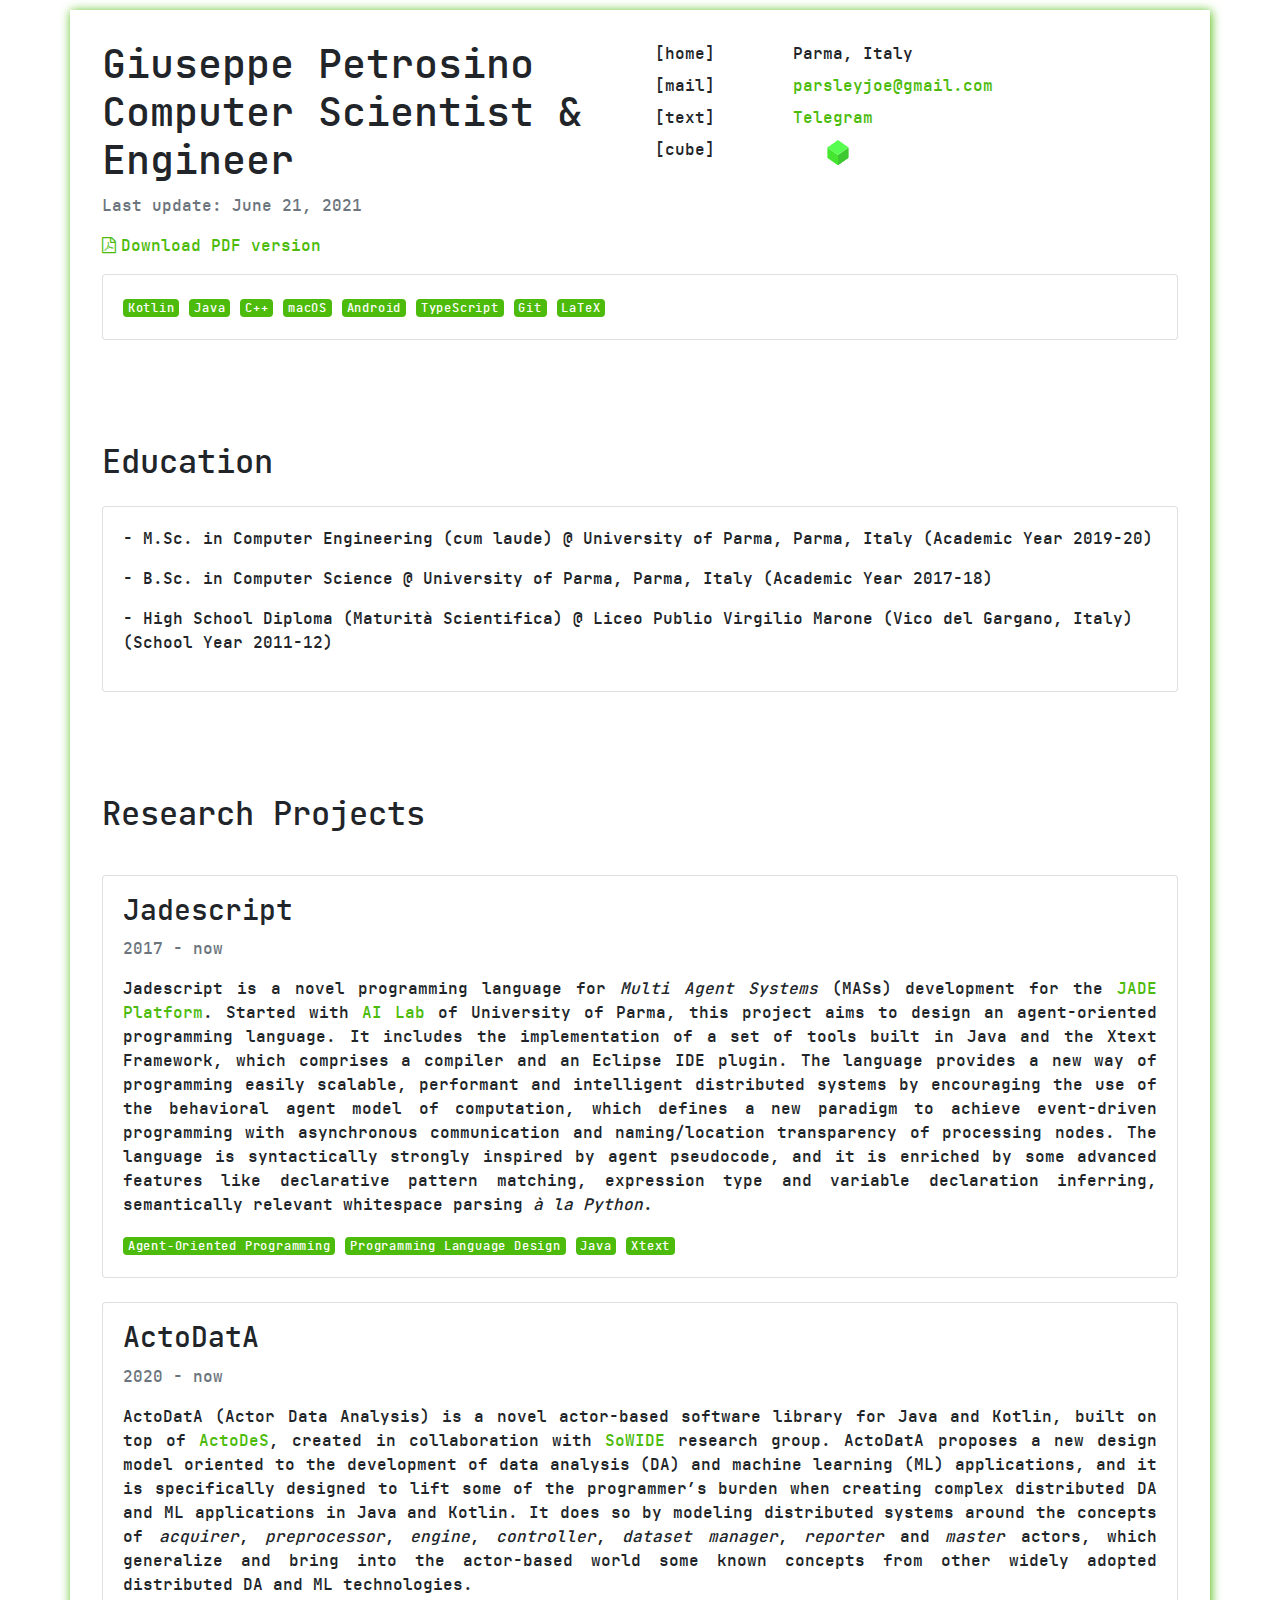
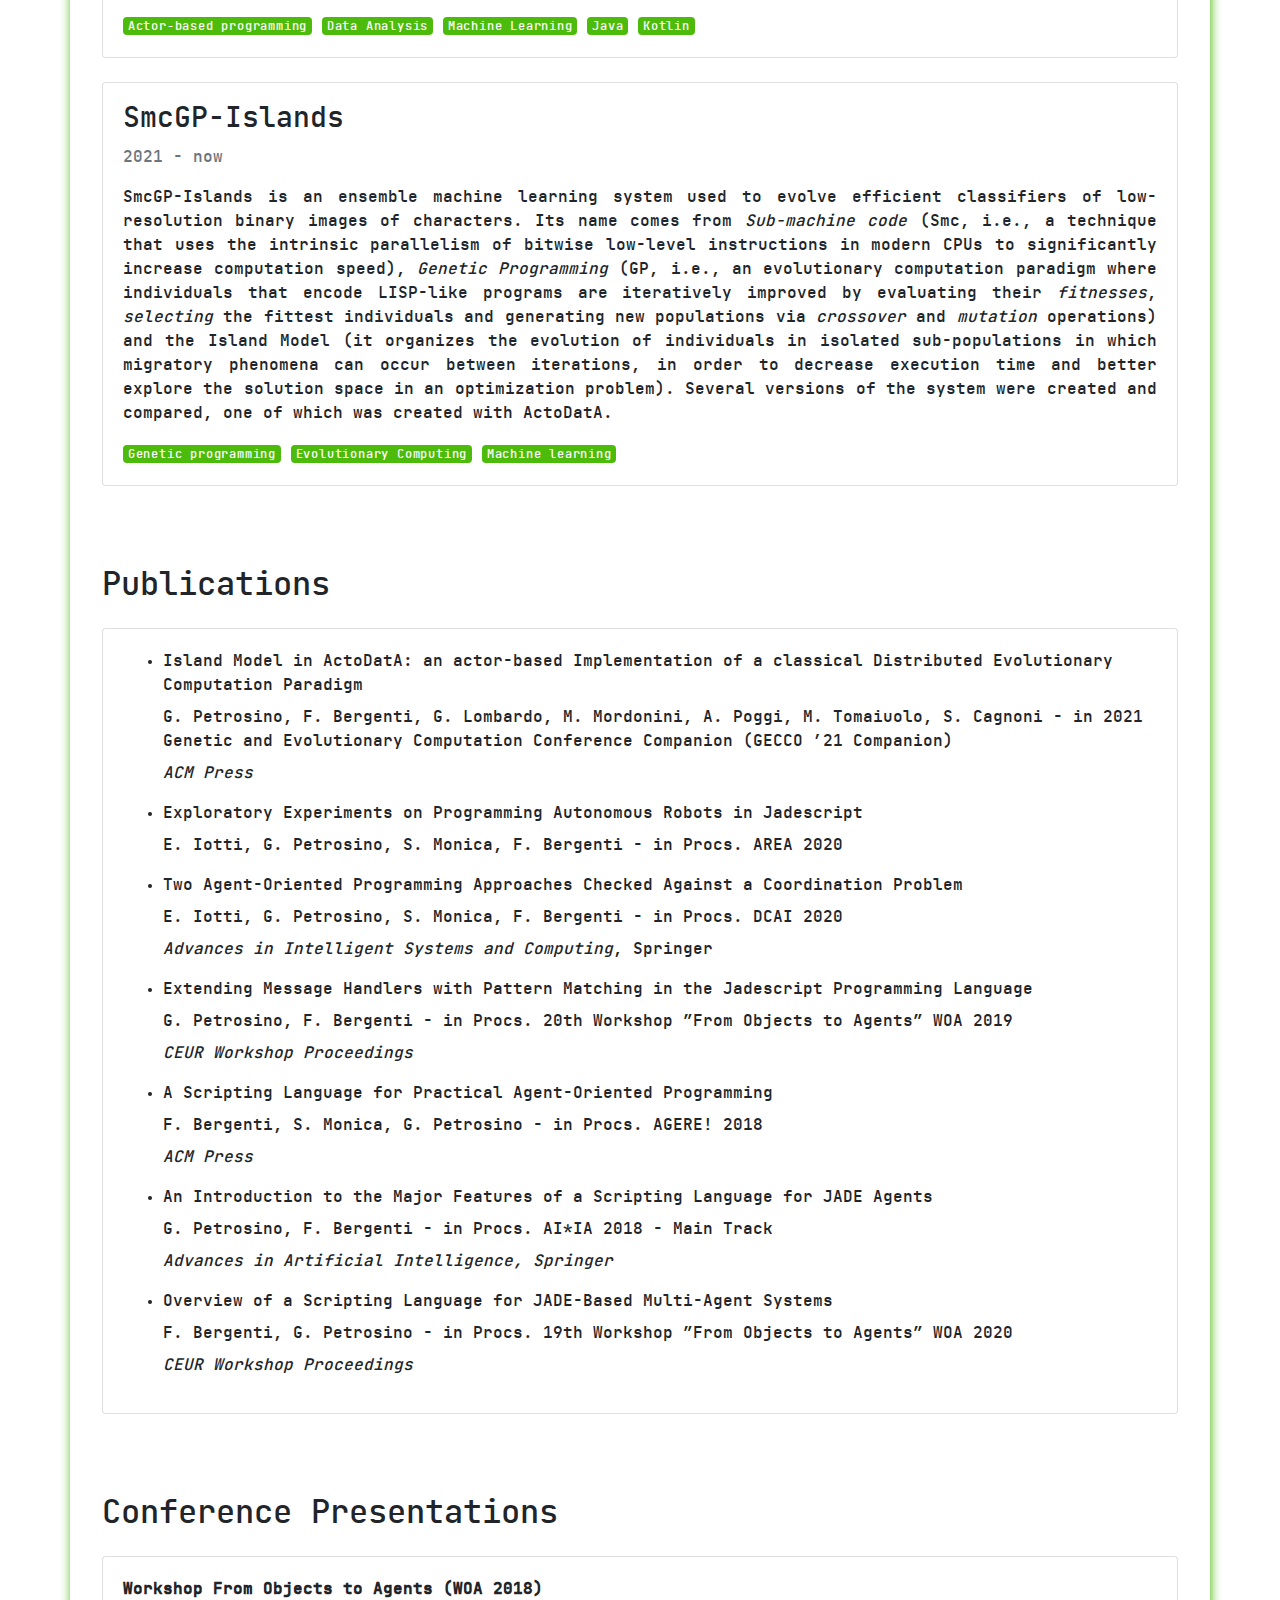
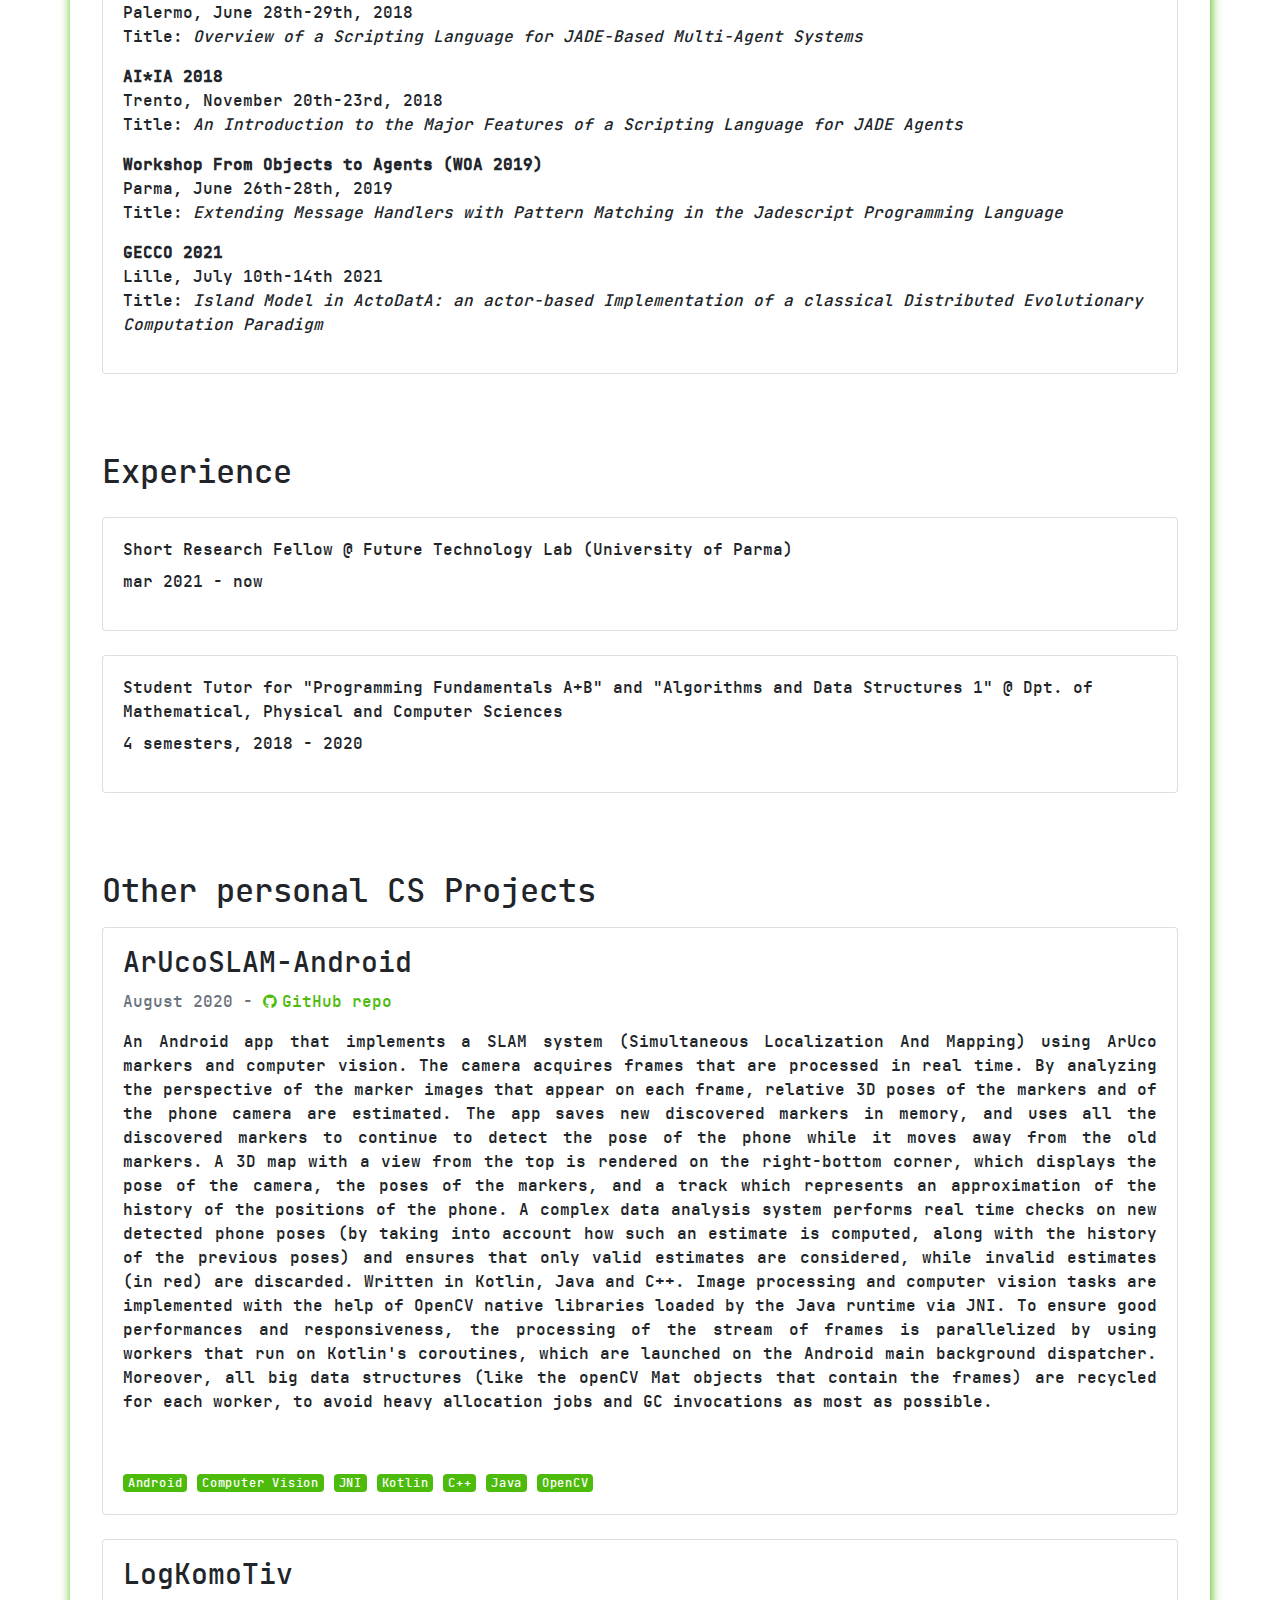
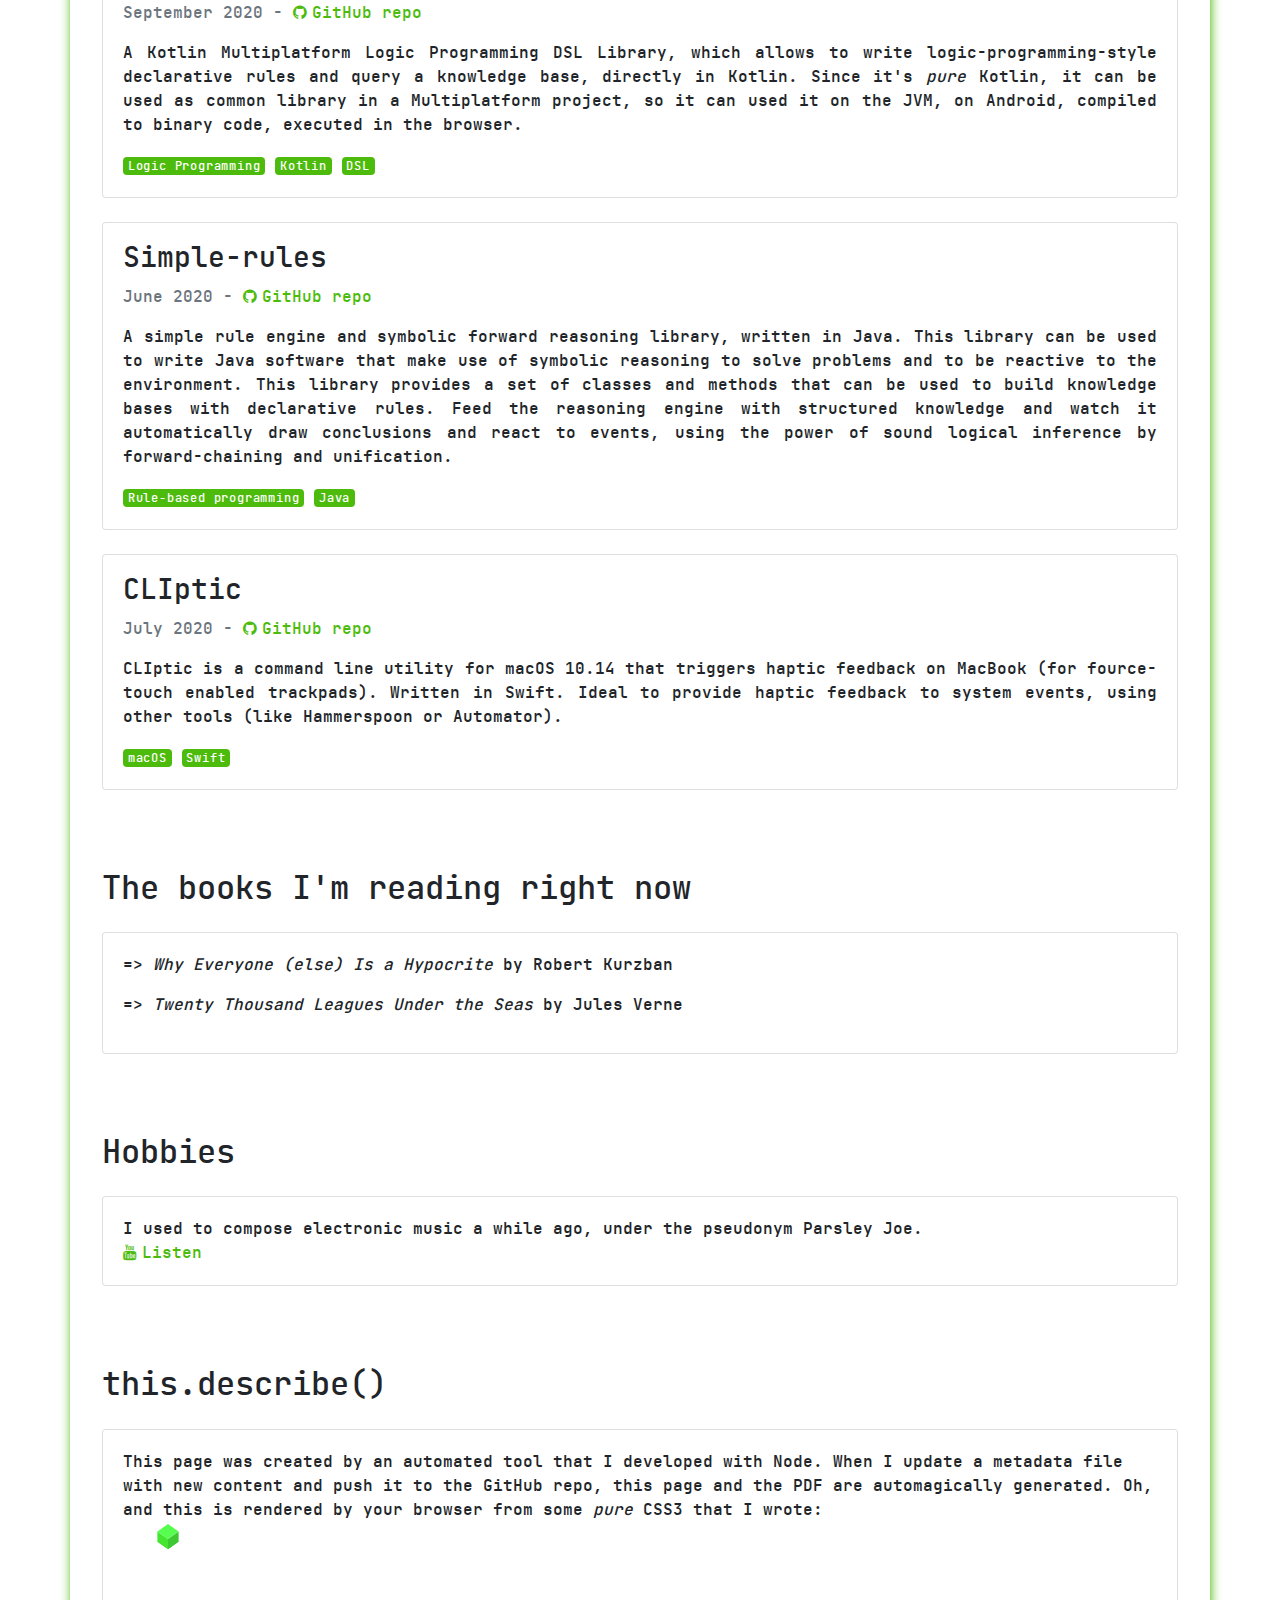
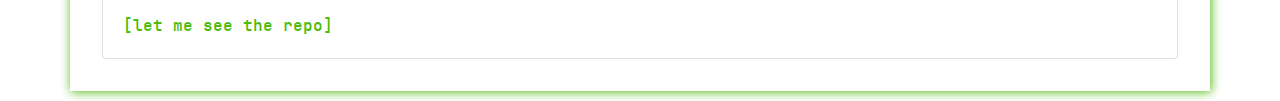
==== commit 56cbdb1b: "Deploying to gh-pages from  @ 3a69c922f7807a9e1f5793c67eafa6b6cbd042b8 🚀" ====
--- a/index.html
+++ b/index.html
@@ -16,11 +16,12 @@
         <div class="col-md-6 col-print-6">
             <h1>Giuseppe Petrosino<br/>Computer Scientist &amp; Engineer</h1>
             <p>
-                <time datetime="" class="text-muted">Last update: May 4, 2021</time>
+                <time datetime="" class="text-muted">Last update: June 21, 2021</time>
             </p>
             <p>
                 <span class="screen"><a href="giuseppe-petrosino.pdf"><i class="fa fa-file-pdf-o" aria-hidden="true"></i>Download PDF version</a></span>
-                <span class="print">Online version (with some more stuff): <a href="https://ParsleyJ.github.io/mycv" class="text-nowrap"><i
+                <span class="print">Online version (with some more stuff): <a href="https://ParsleyJ.github.io/mycv"
+                                                                              class="text-nowrap"><i
                     class="fa fa-github" aria-hidden="true"></i>https://ParsleyJ.github.io/mycv</a></span>
             </p>
         </div>
@@ -74,9 +75,9 @@
     <h2>Education</h2>
     <div class="card mt-4">
         <div class="card-body">
-            <p> - M.Sc. in Computer Engineering (cum laude) @ University of Parma (Academic Year 2019-20)</p>
-            <p> - B.Sc. in Computer Science @ University of Parma (Academic Year 2017-18)</p>
-            <p> - High School Diploma (Maturità Scientifica) @ Liceo Publio Virgilio Marone (Vico del Gargano) (School Year 2011-12)</p>
+            <p> - M.Sc. in Computer Engineering (cum laude) @ University of Parma, Parma, Italy (Academic Year 2019-20)</p>
+            <p> - B.Sc. in Computer Science @ University of Parma, Parma, Italy (Academic Year 2017-18)</p>
+            <p> - High School Diploma (Maturità Scientifica) @ Liceo Publio Virgilio Marone (Vico del Gargano, Italy) (School Year 2011-12)</p>
         </div>
     </div>
 
@@ -92,7 +93,7 @@
             <h3>Jadescript</h3>
             <p class="text-muted">2017 - now</p>
 
-            <div class="text-justified"><p>Jadescript is a novel programming language for <em>Multi Agent Systems</em> (MASs) development for the <a href="https://jade.tilab.com/">JADE Platform</a>. Started in collaboration with <a href="https://www.ailab.unipr.it">AI Lab</a> of University of Parma, this project aims to design an agent-oriented programming language. It also contemplates the implementation of a set of tools built in Java and the Xtext Framework to ease the development in this new language. This set of tools includes a compiler and an Eclipse IDE plugin. The language provides a new way of programming easily scalable, performant and intelligent distributed systems by encouraging the use of the behavioral agent model of computation, which defines a new paradigm to realize event-driven programming with asynchronous communication and naming/location transparency of processing nodes. The language is enriched by some advanced features like declarative pattern matching, expression type and variable declaration inferring, flow-sensitive typing, semantically relevant whitespace parsing <em>à la Python</em>.</p></div>
+            <div class="text-justified"><p>Jadescript is a novel programming language for <em>Multi Agent Systems</em> (MASs) development for the <a href="https://jade.tilab.com/">JADE Platform</a>. Started with <a href="https://www.ailab.unipr.it">AI Lab</a> of University of Parma, this project aims to design an agent-oriented programming language. It includes the implementation of a set of tools built in Java and the Xtext Framework, which comprises a compiler and an Eclipse IDE plugin. The language provides a new way of programming easily scalable, performant and intelligent distributed systems by encouraging the use of the behavioral agent model of computation, which defines a new paradigm to achieve event-driven programming with asynchronous communication and naming/location transparency of processing nodes. The language is syntactically strongly inspired by agent pseudocode, and it is enriched by some advanced features like declarative pattern matching, expression type and variable declaration inferring, semantically relevant whitespace parsing <em>à la Python</em>.</p></div>
 
             <div>
                 <span class="badge badge-primary">Agent-Oriented Programming</span>
@@ -188,6 +189,43 @@
     <br>
     <br>
 
+    <h2>Conference Presentations</h2>
+    <div class="card mt-4">
+        <div class="card-body">
+            <p>
+                <b>Workshop From Objects to Agents (WOA 2018)</b>
+                <br>
+                Palermo, June 28th-29th, 2018
+                <br>
+                Title: <i>Overview of a Scripting Language for JADE-Based Multi-Agent Systems</i>
+            </p>
+            <p>
+                <b>AI*IA 2018</b>
+                <br>
+                Trento, November 20th-23rd, 2018
+                <br>
+                Title: <i>An Introduction to the Major Features of a Scripting Language for JADE Agents</i>
+            </p>
+            <p>
+                <b>Workshop From Objects to Agents (WOA 2019)</b>
+                <br>
+                Parma, June 26th-28th, 2019
+                <br>
+                Title: <i>Extending Message Handlers with Pattern Matching in the Jadescript Programming Language</i>
+            </p>
+            <p>
+                <b>GECCO 2021</b>
+                <br>
+                Lille, July 10th-14th 2021
+                <br>
+                Title: <i>Island Model in ActoDatA: an actor-based Implementation of a classical Distributed Evolutionary Computation Paradigm</i>
+            </p>
+        </div>
+    </div>
+
+    <br>
+    <br>
+
     <h2>Experience</h2>
     <div class="card mt-4">
         <div class="card-body">
@@ -201,7 +239,7 @@
     </div>
     <div class="card mt-4">
         <div class="card-body">
-            <div class="mb-2"><strong>Department student Tutor for &quot;Programming Fundamentals A+B&quot; and &quot;Algorithms and Data Structures 1&quot; @ Dpt. of Mathematical, Physical and Computer Sciences</strong></div>
+            <div class="mb-2"><strong>Student Tutor for &quot;Programming Fundamentals A+B&quot; and &quot;Algorithms and Data Structures 1&quot; @ Dpt. of Mathematical, Physical and Computer Sciences</strong></div>
 
             <p>4 semesters, 2018 - 2020</p>
 
@@ -290,10 +328,11 @@
     <br>
 
 
-    <h2>Last book I read</h2>
-    <div class="card mt-4">
-        <div class="card-body">
-            <p> => Why Everyone (else) Is a Hypocrite by Robert Kurzban</p>
+    <h2>The books I'm reading right now</h2>
+    <div class="card mt-4">
+        <div class="card-body">
+            <p> => <i>Why Everyone (else) Is a Hypocrite</i> by Robert Kurzban</p>
+            <p> => <i>Twenty Thousand Leagues Under the Seas</i> by Jules Verne</p>
         </div>
     </div>
 
@@ -303,8 +342,9 @@
     <h2>Hobbies</h2>
     <div class="card mt-4">
         <div class="card-body">
-            I used to compose electronic music a while ago, under the pseudonym Parsley Joe. <a
-            href="https://www.youtube.com/watch?v=1JTqyTbnJMk">Listen</a>
+            I used to compose electronic music a while ago, under the pseudonym Parsley Joe. <br> <a
+            href="https://www.youtube.com/watch?v=1JTqyTbnJMk"><i
+            class="fa fa-youtube" aria-hidden="true"></i>Listen</a>
         </div>
     </div>
 
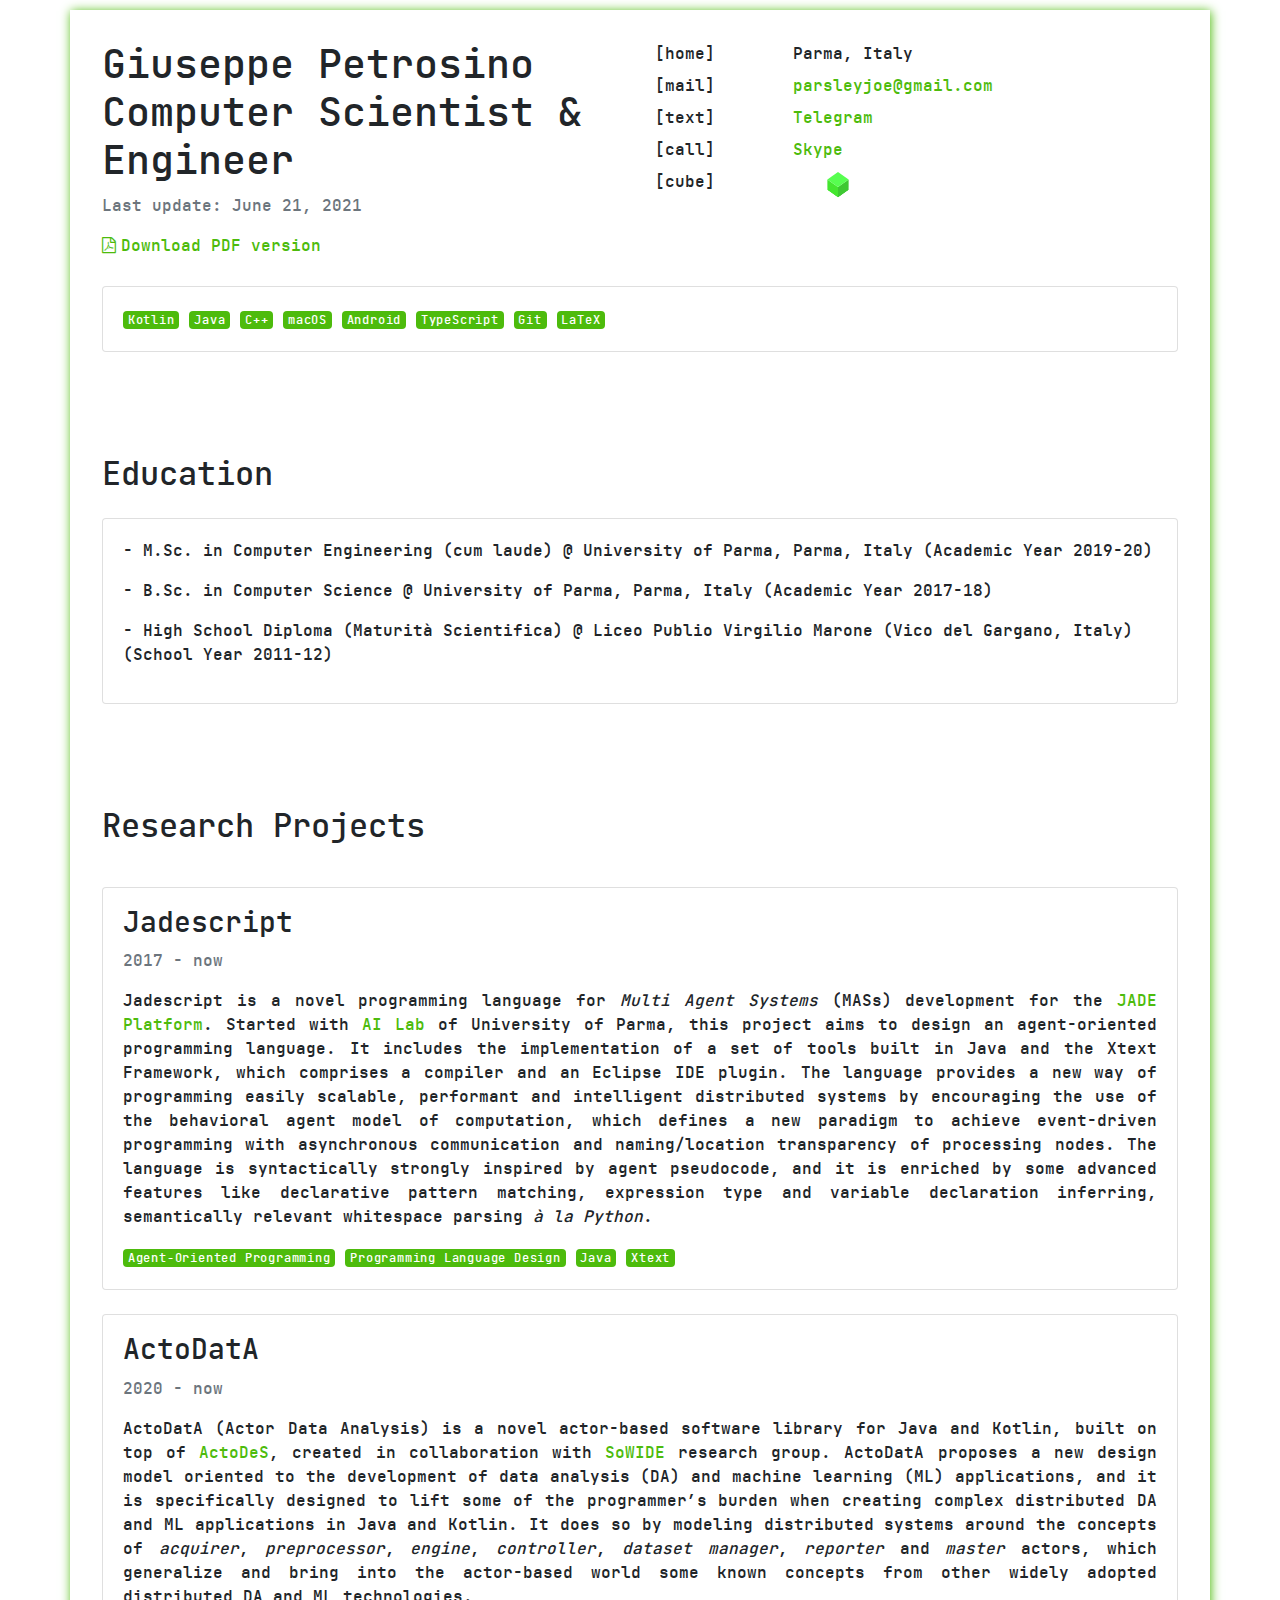
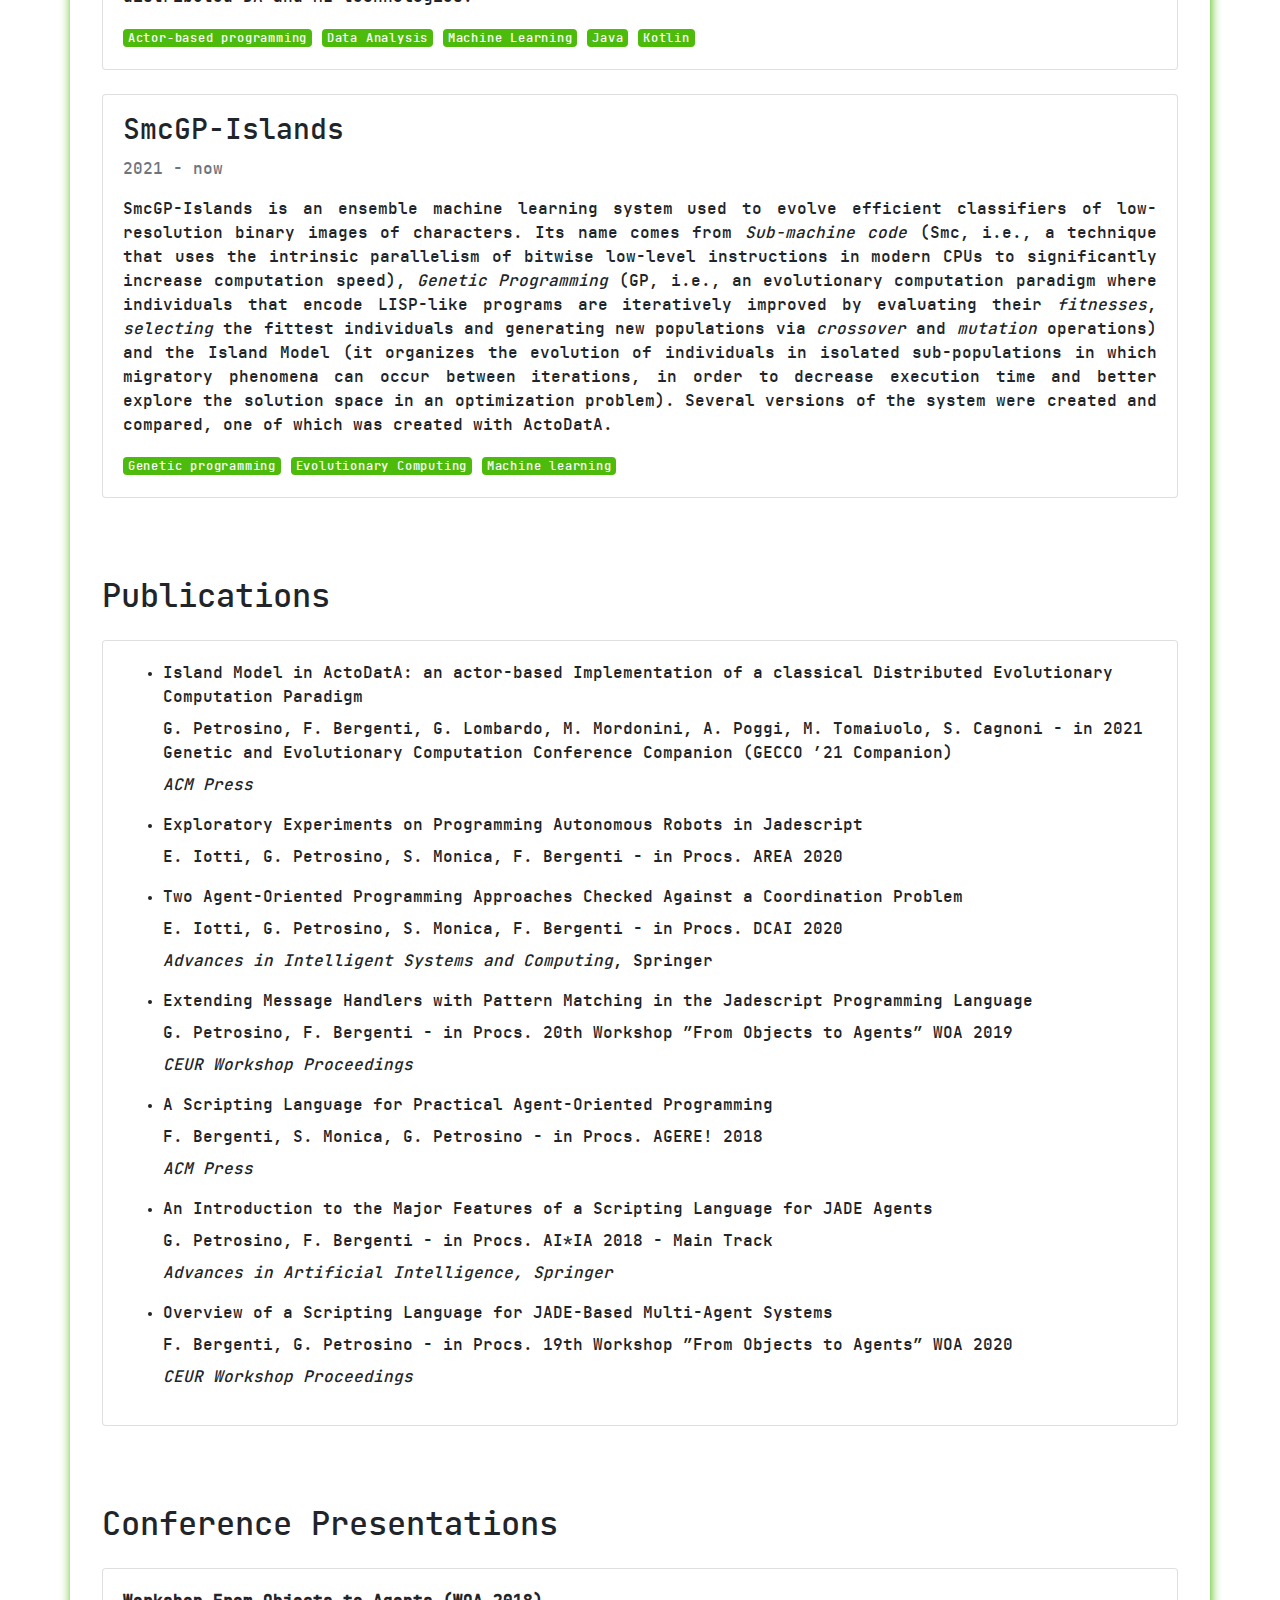
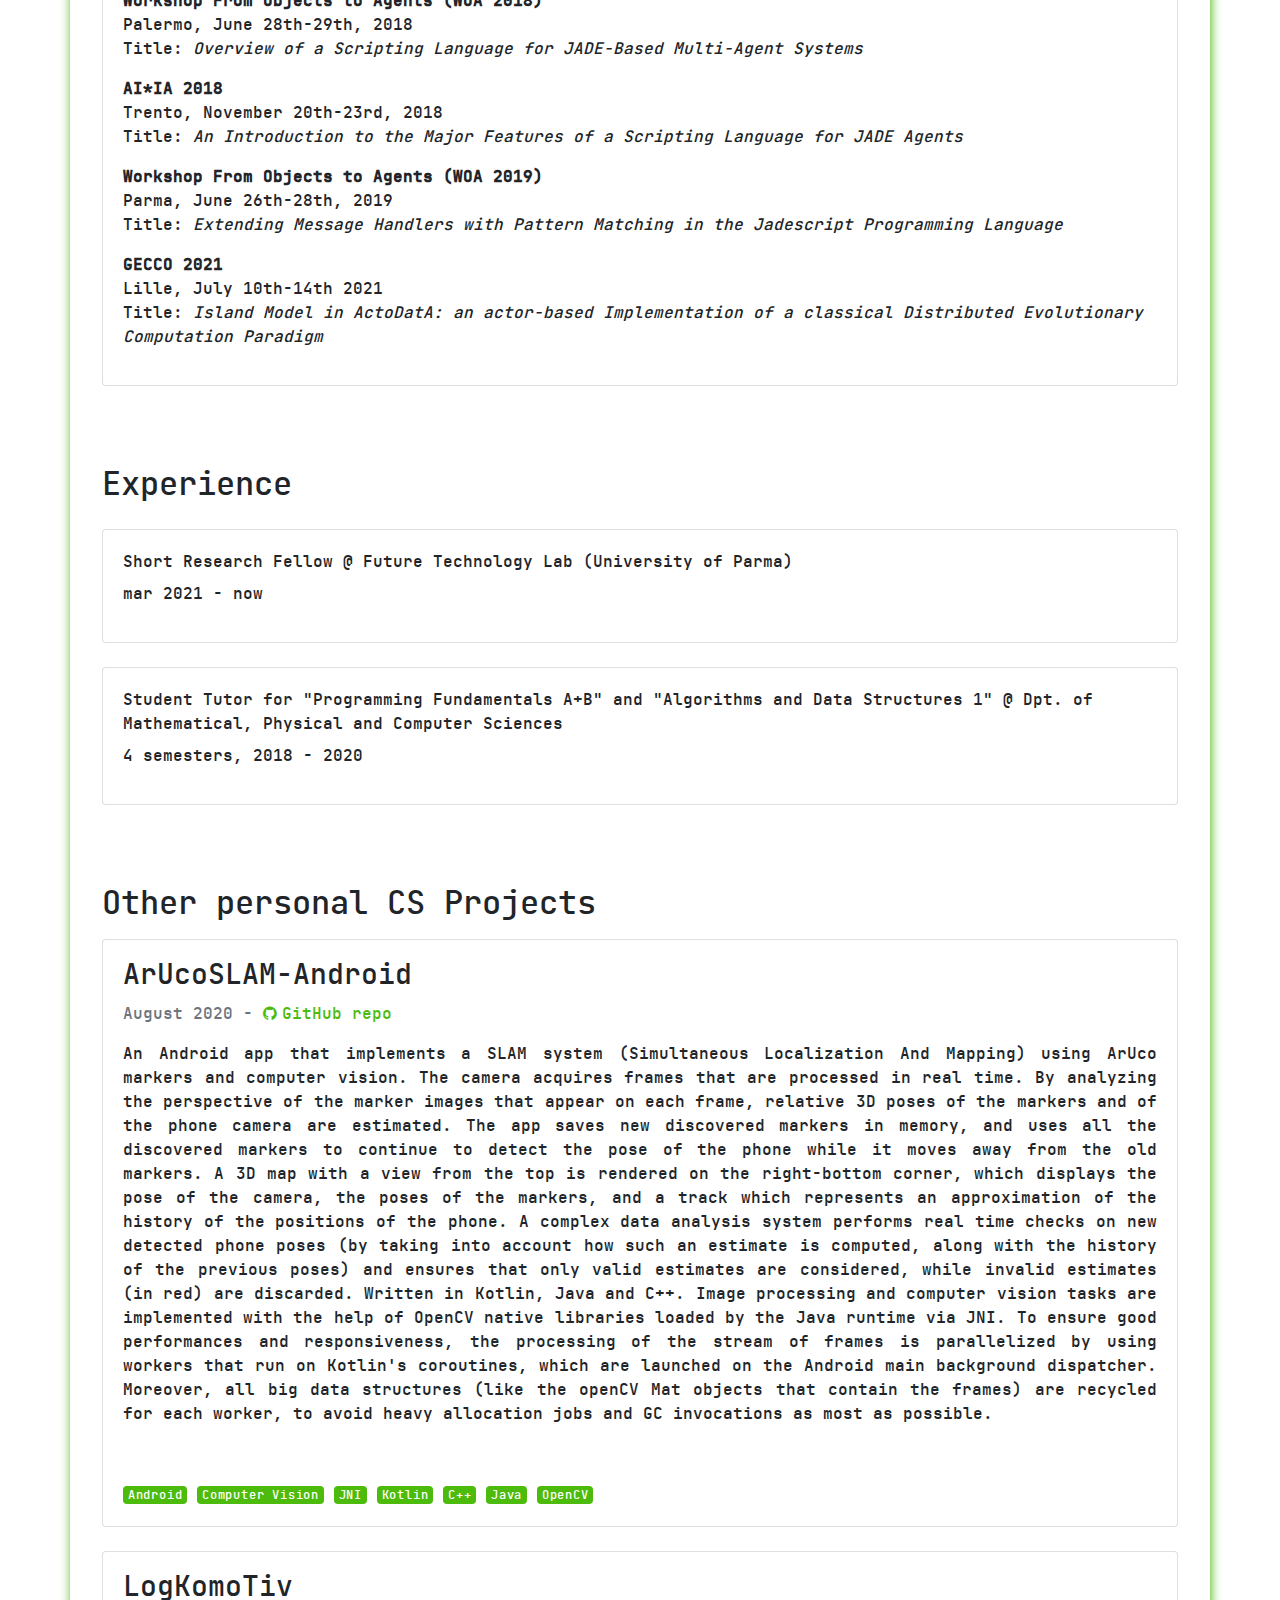
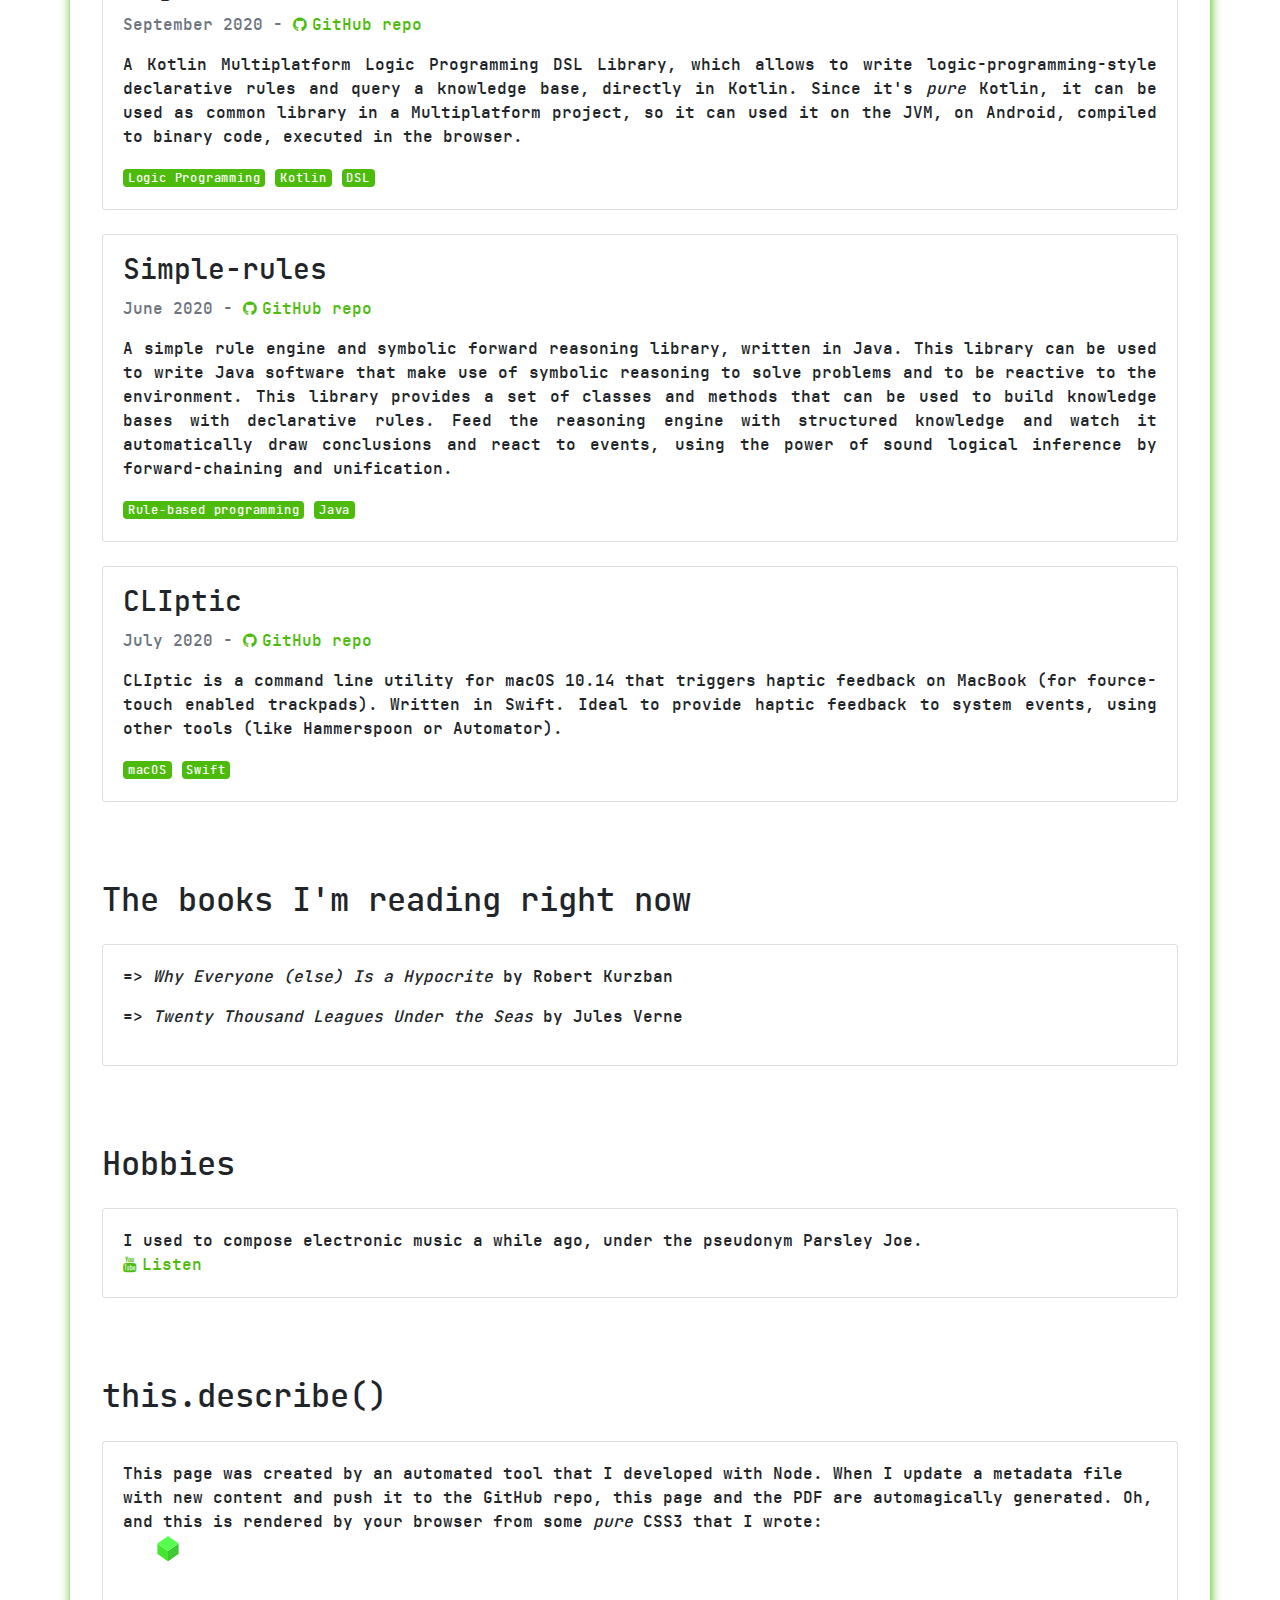
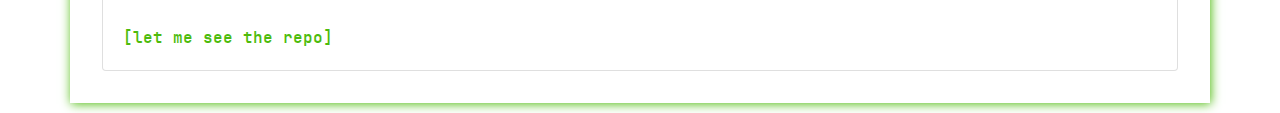
==== commit d6b80d78: "Deploying to gh-pages from  @ 42f981f46c50cb5b7c1752a47b2aedc3c29ddc80 🚀" ====
--- a/index.html
+++ b/index.html
@@ -33,6 +33,8 @@
                 <dd class="col-md-9"><a href="mailto:parsleyjoe@gmail.com">parsleyjoe@gmail.com</a></dd>
                 <dt class="col-md-3">[text]</dt>
                 <dd class="col-md-9"><a href="https://t.me/parsleyjoe">Telegram</a></dd>
+                <dt class="col-md-3">[call]</dt>
+                <dd class="col-md-9"><a href="https://join.skype.com/invite/nBuUFnbhZUKq">Skype</a></dd>
                 <dt class="col-md-3 screen">[cube]</dt>
                 <dd class="col-md-9 screen">
                     <div class="cubes">
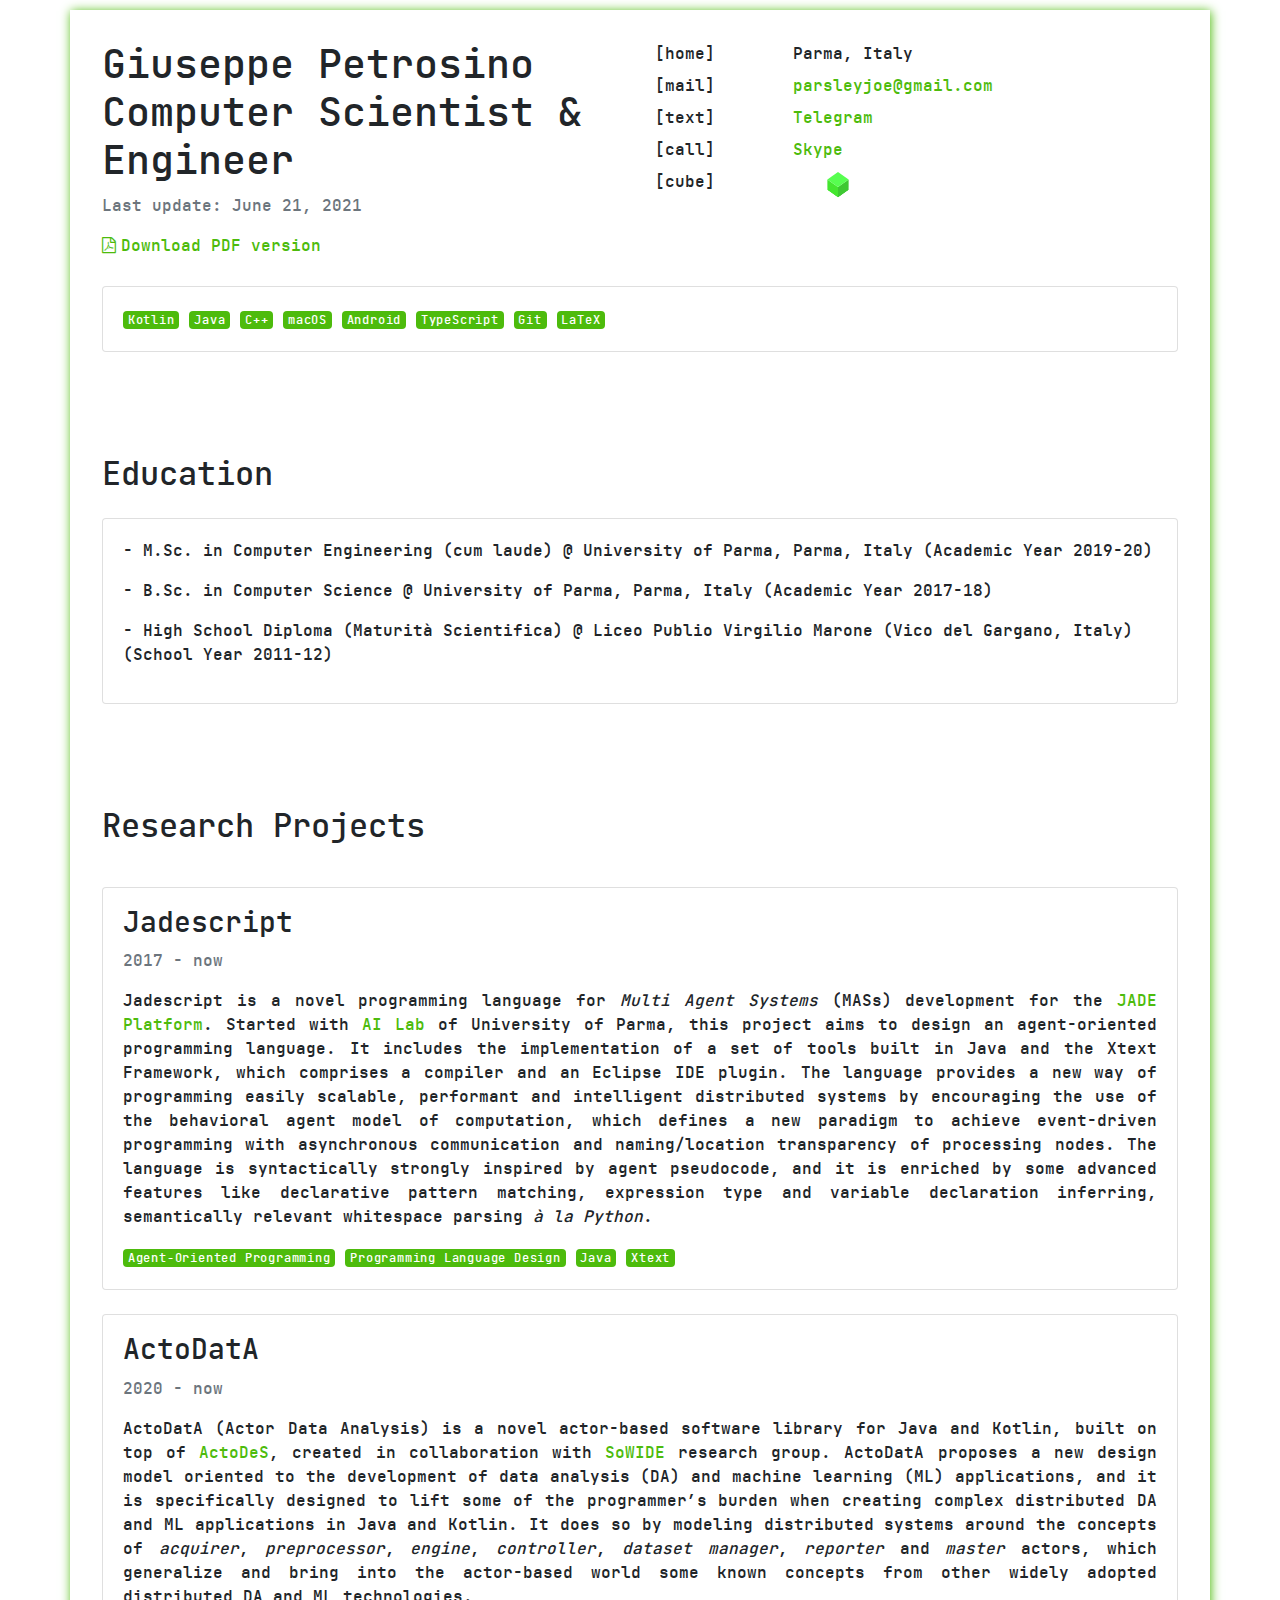
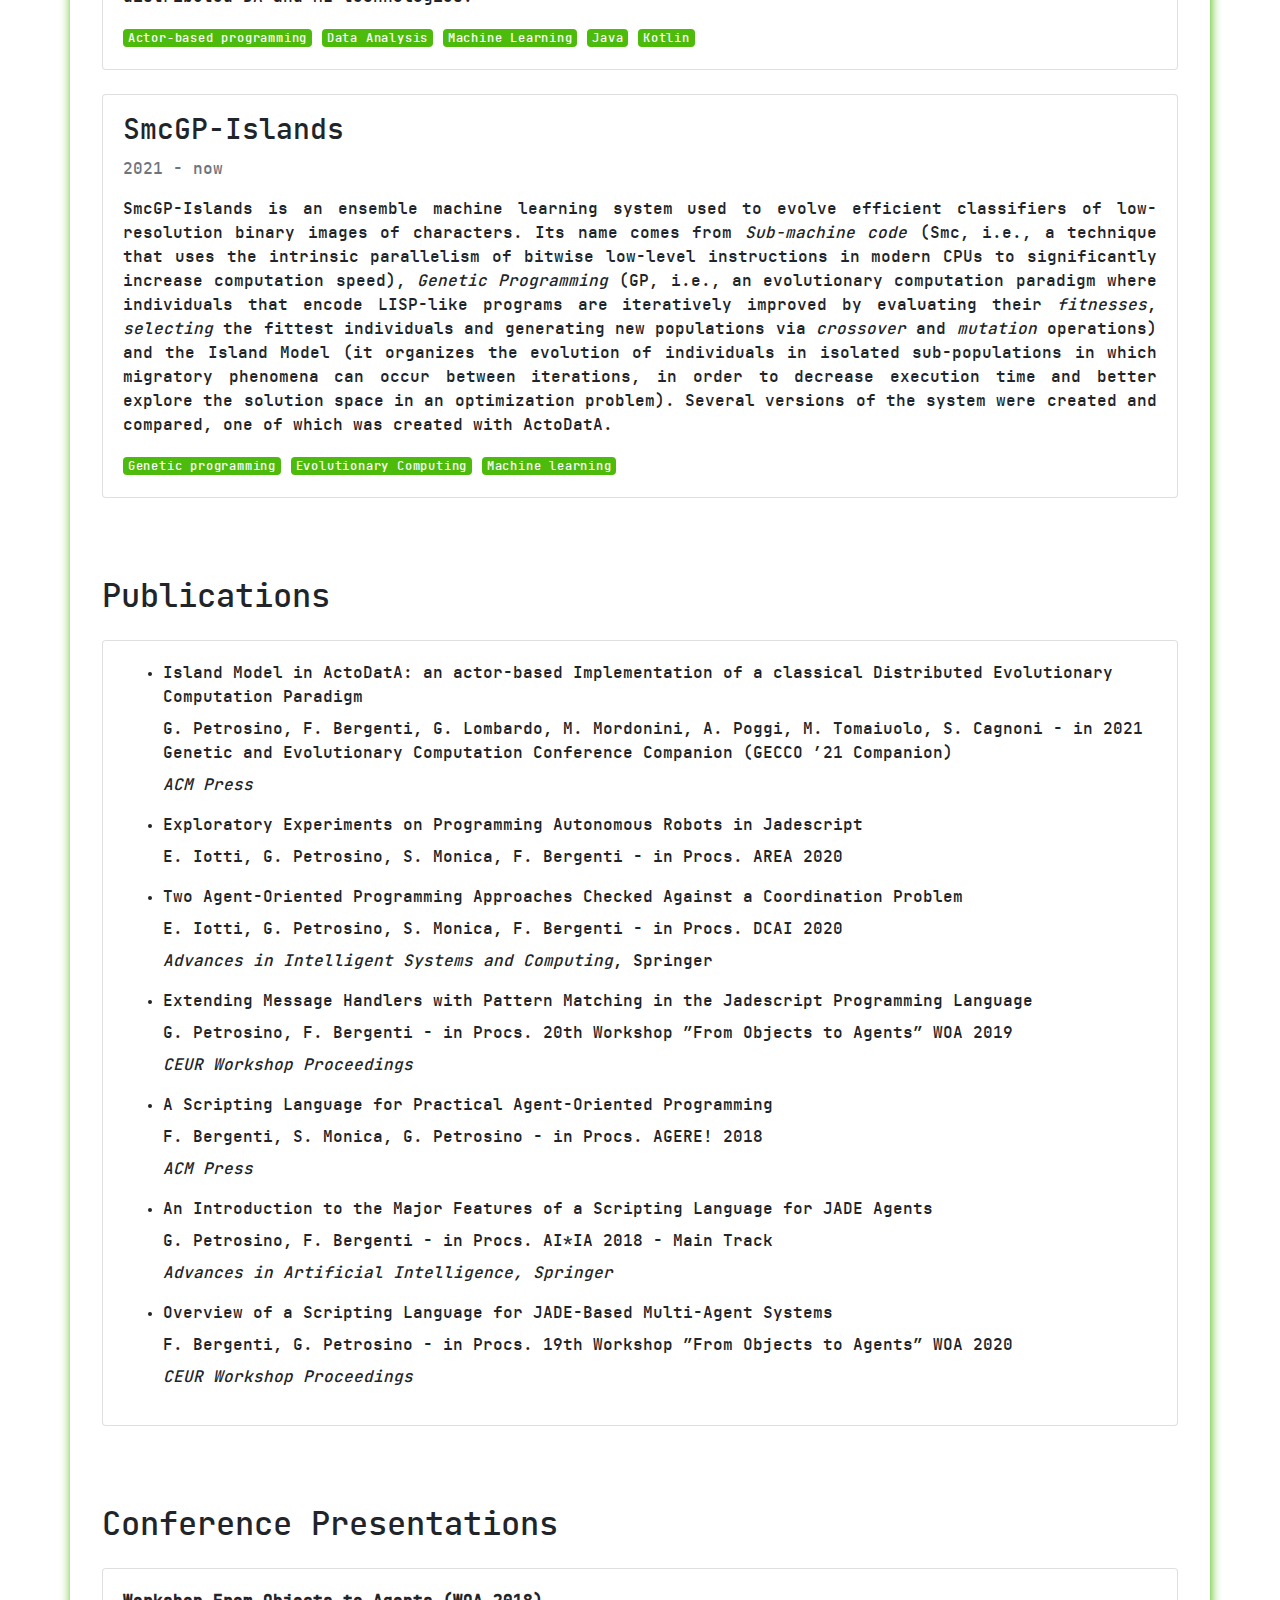
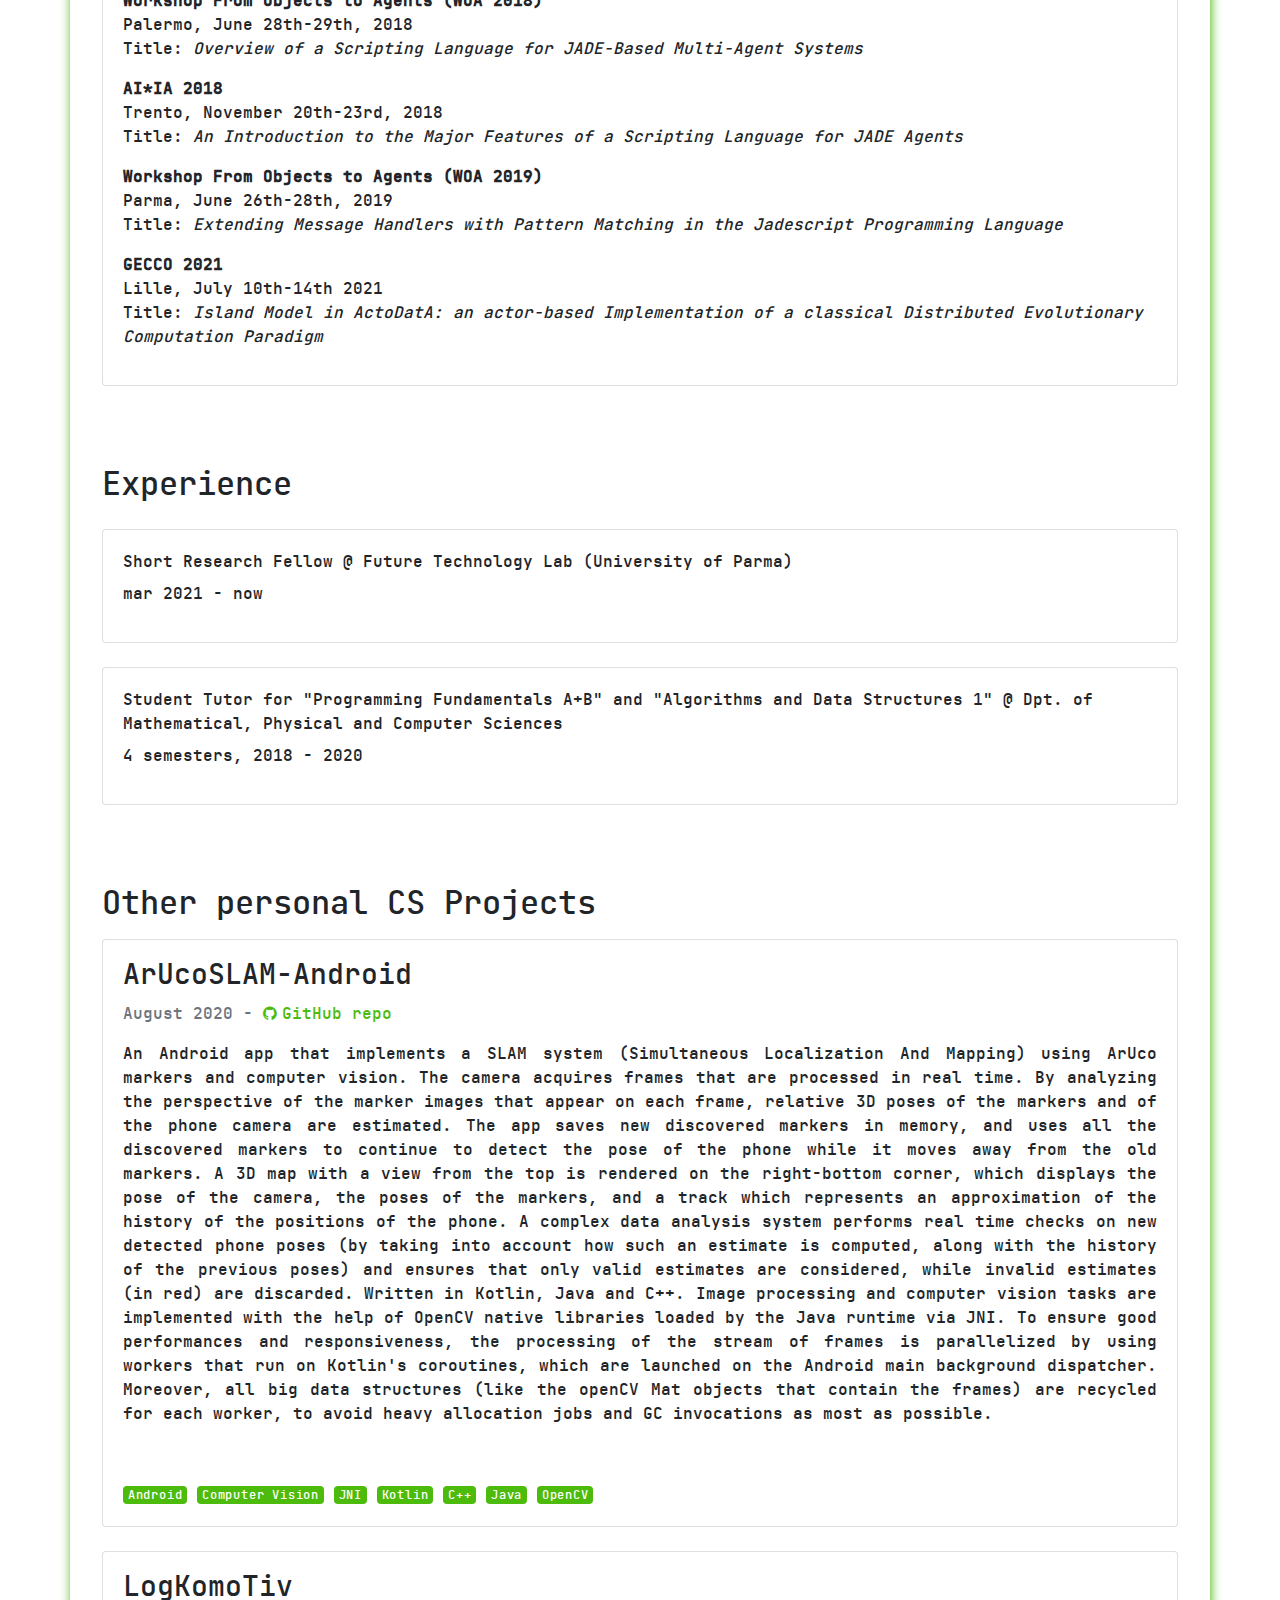
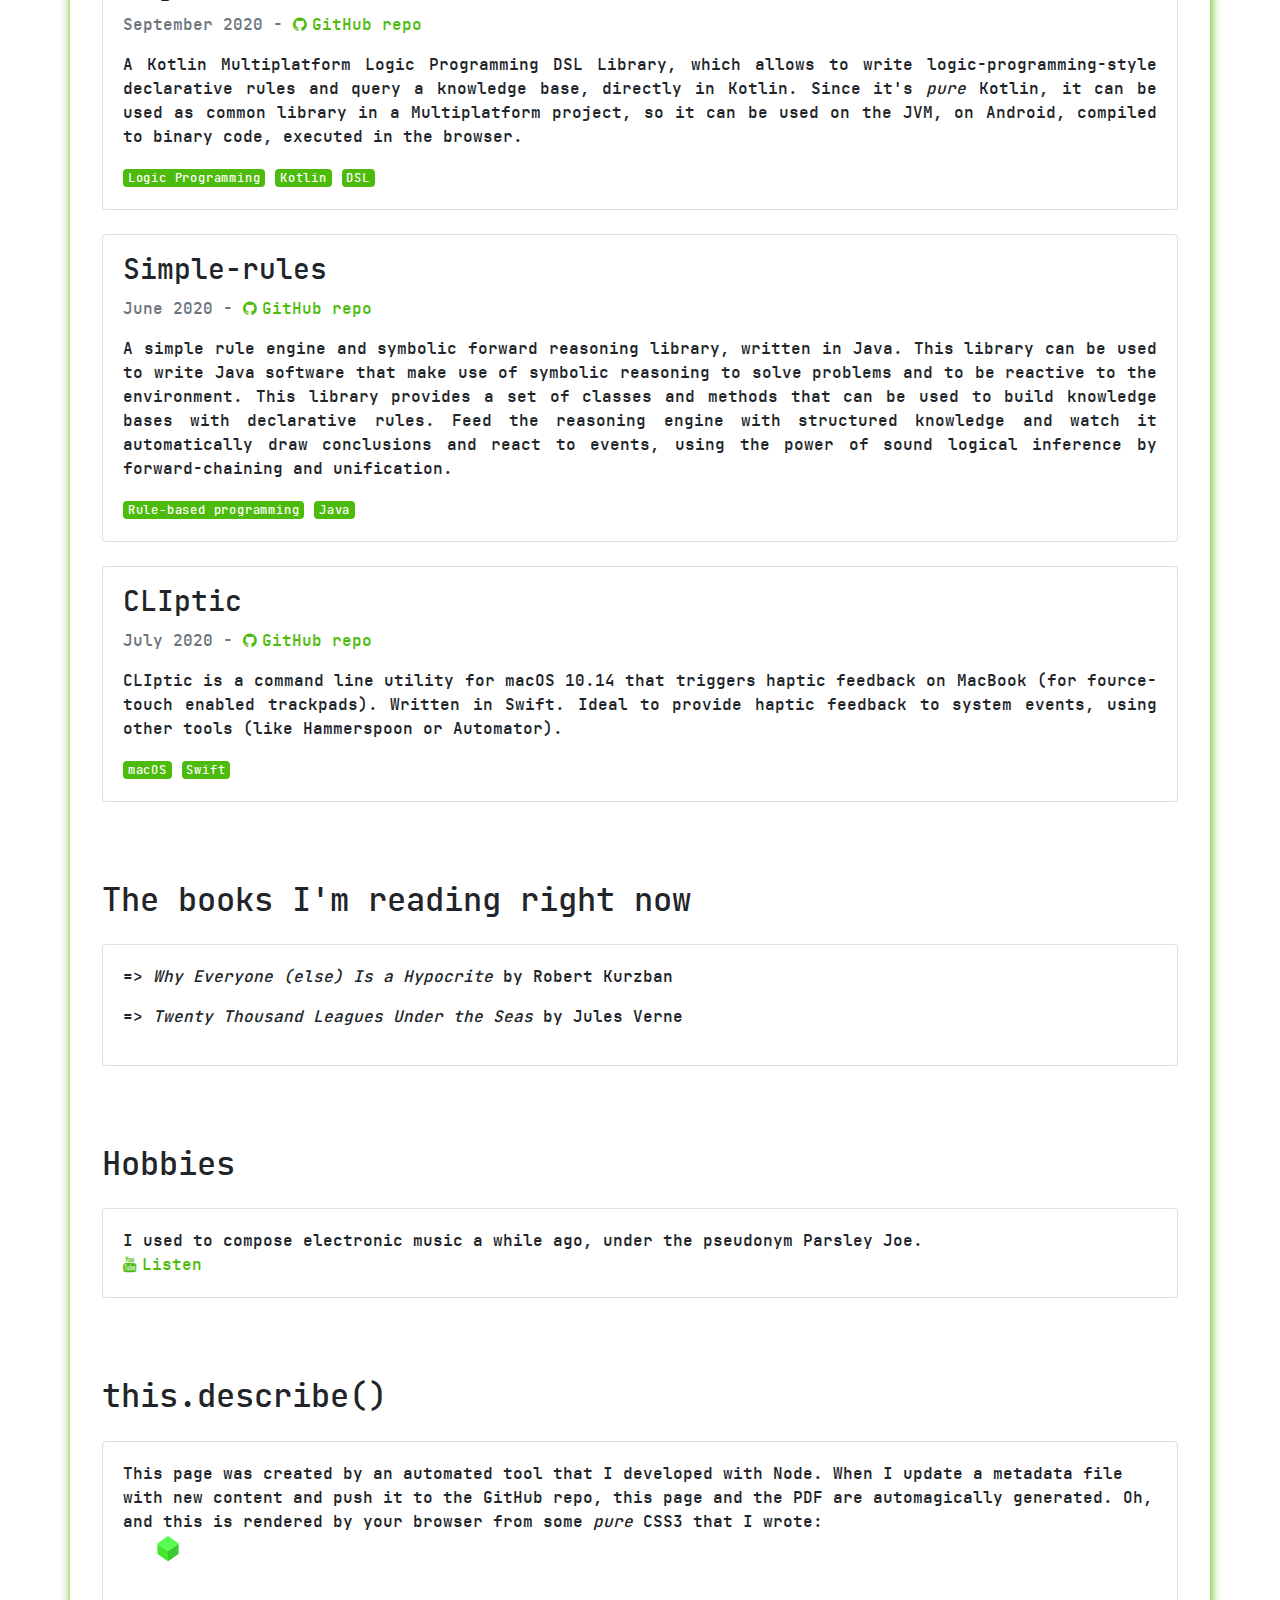
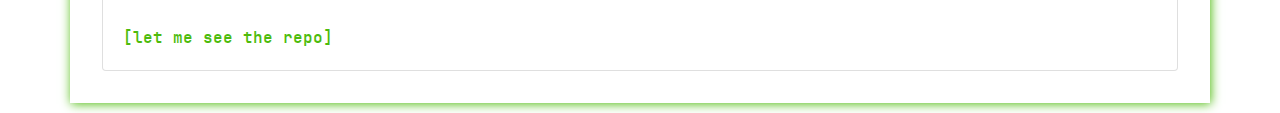
==== commit 961031ce: "Deploying to gh-pages from  @ 1fcd96b412c3e2abbb978543ade9e01da3582261 🚀" ====
--- a/index.html
+++ b/index.html
@@ -282,7 +282,7 @@
                 <p class="text-muted">September 2020 - <a href="https://github.com/ParsleyJ/LogKomoTiv"><i
                     class="fa fa-github" aria-hidden="true"></i>GitHub repo</a></p>
 
-                <div class="text-justified"><p>A Kotlin Multiplatform Logic Programming DSL Library, which allows to write logic-programming-style declarative rules and query a knowledge base, directly in Kotlin. Since it&#39;s <em>pure</em> Kotlin, it can be used as common library in a Multiplatform project, so it can used it on the JVM, on Android, compiled to binary code, executed in the browser.</p></div>
+                <div class="text-justified"><p>A Kotlin Multiplatform Logic Programming DSL Library, which allows to write logic-programming-style declarative rules and query a knowledge base, directly in Kotlin. Since it&#39;s <em>pure</em> Kotlin, it can be used as common library in a Multiplatform project, so it can be used on the JVM, on Android, compiled to binary code, executed in the browser.</p></div>
 
 
                 <div class="screen autoimg"></div>
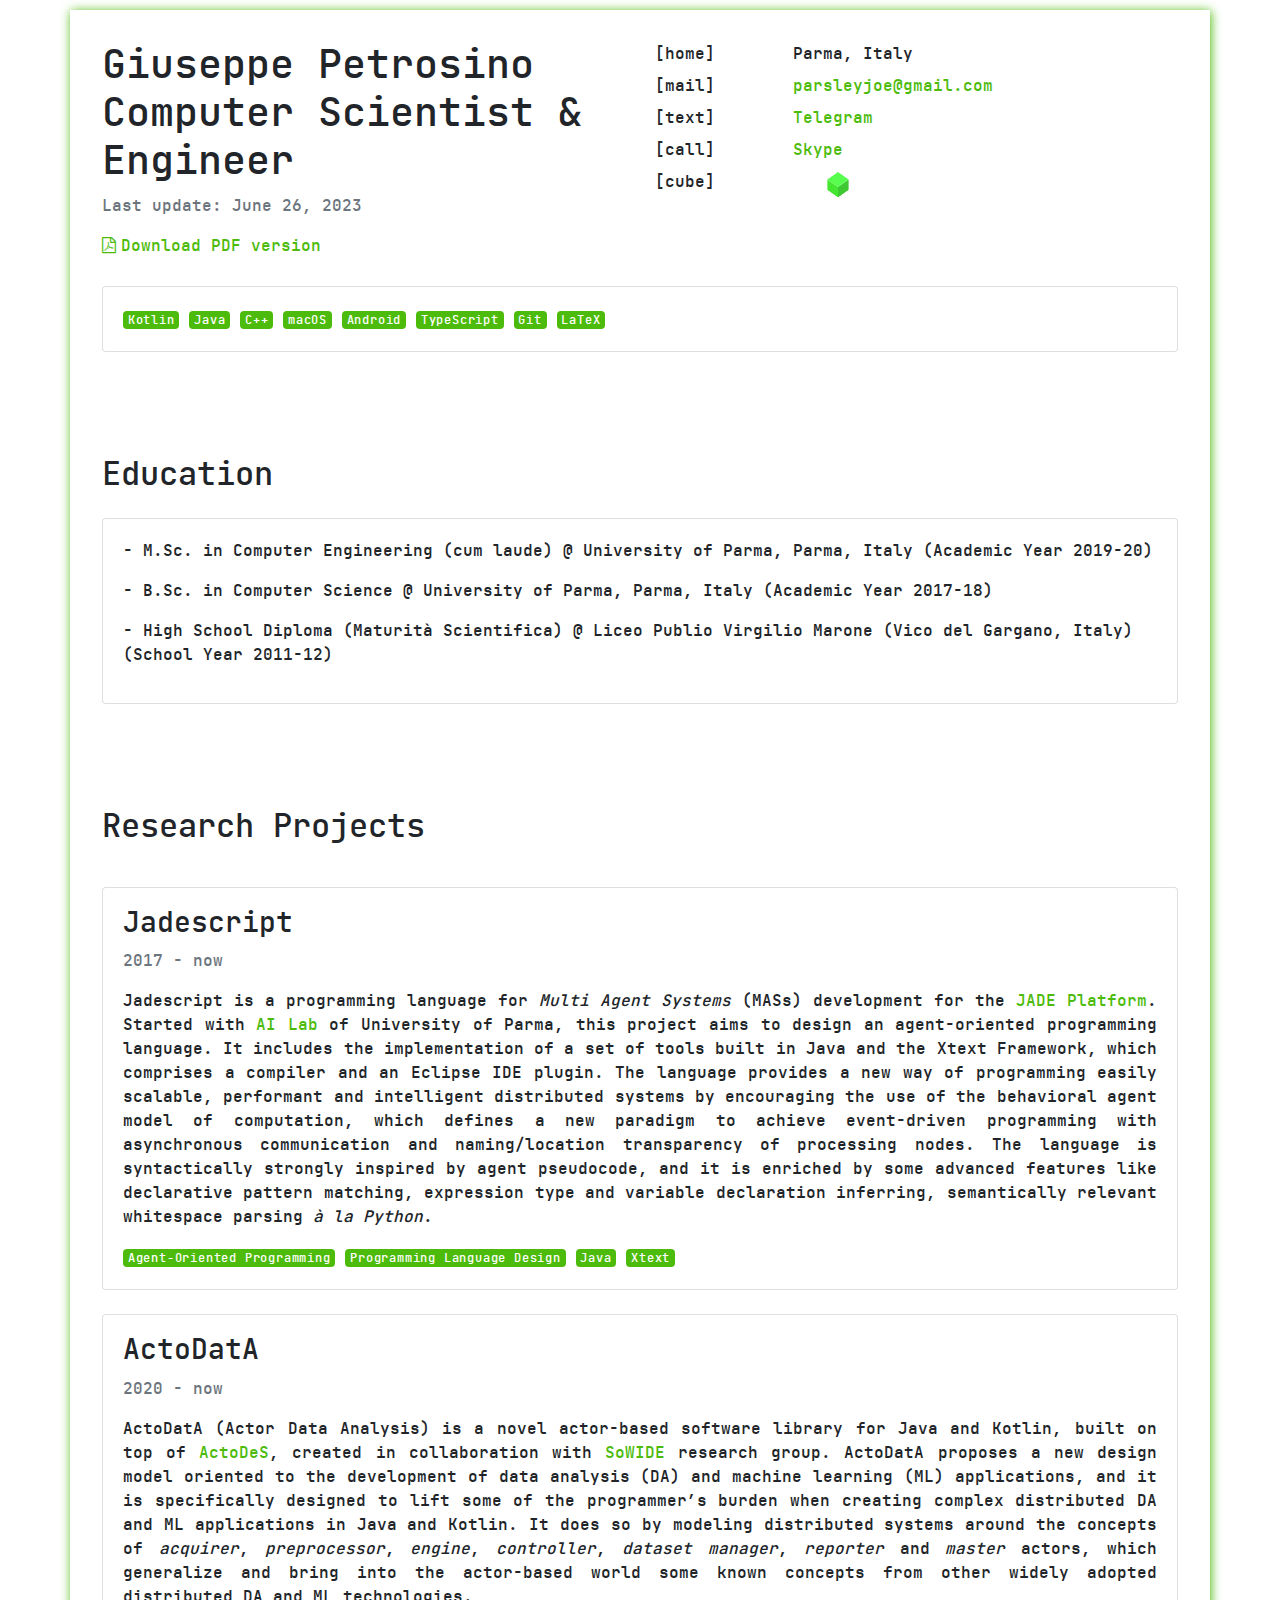
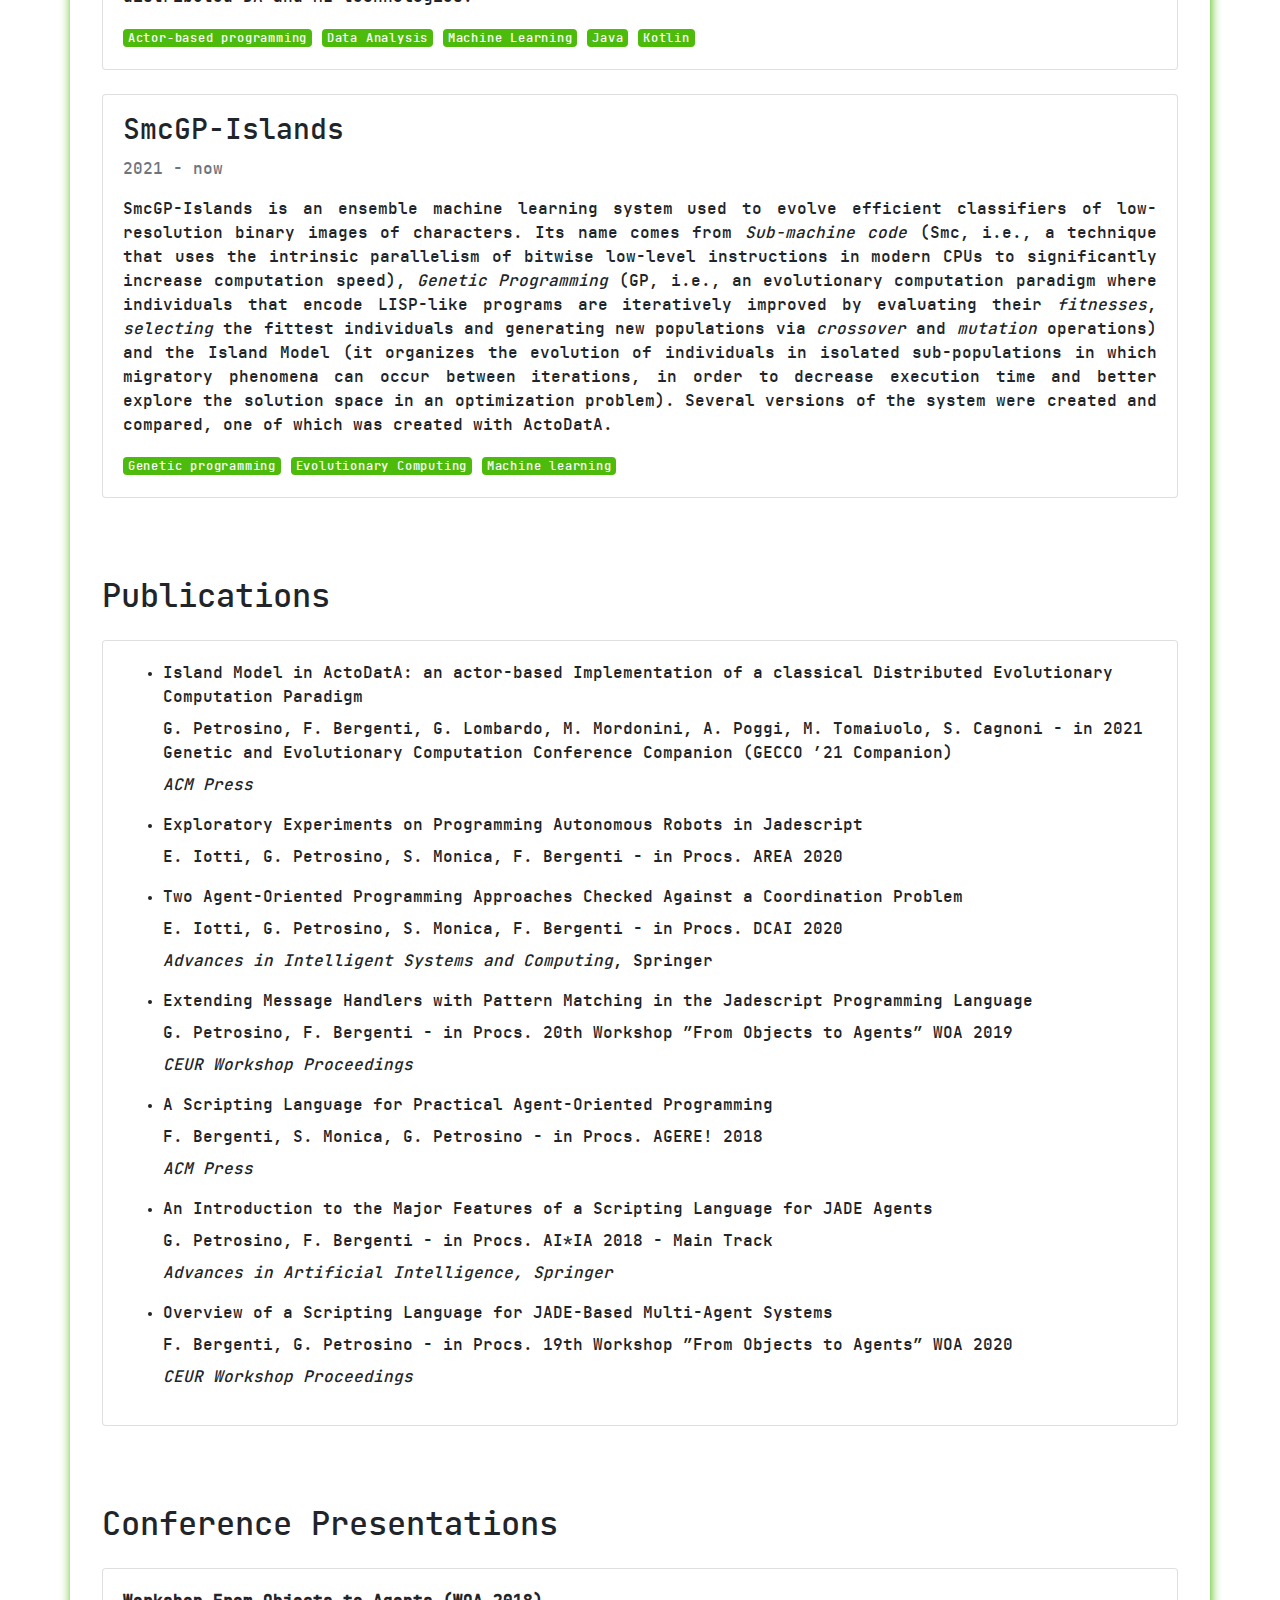
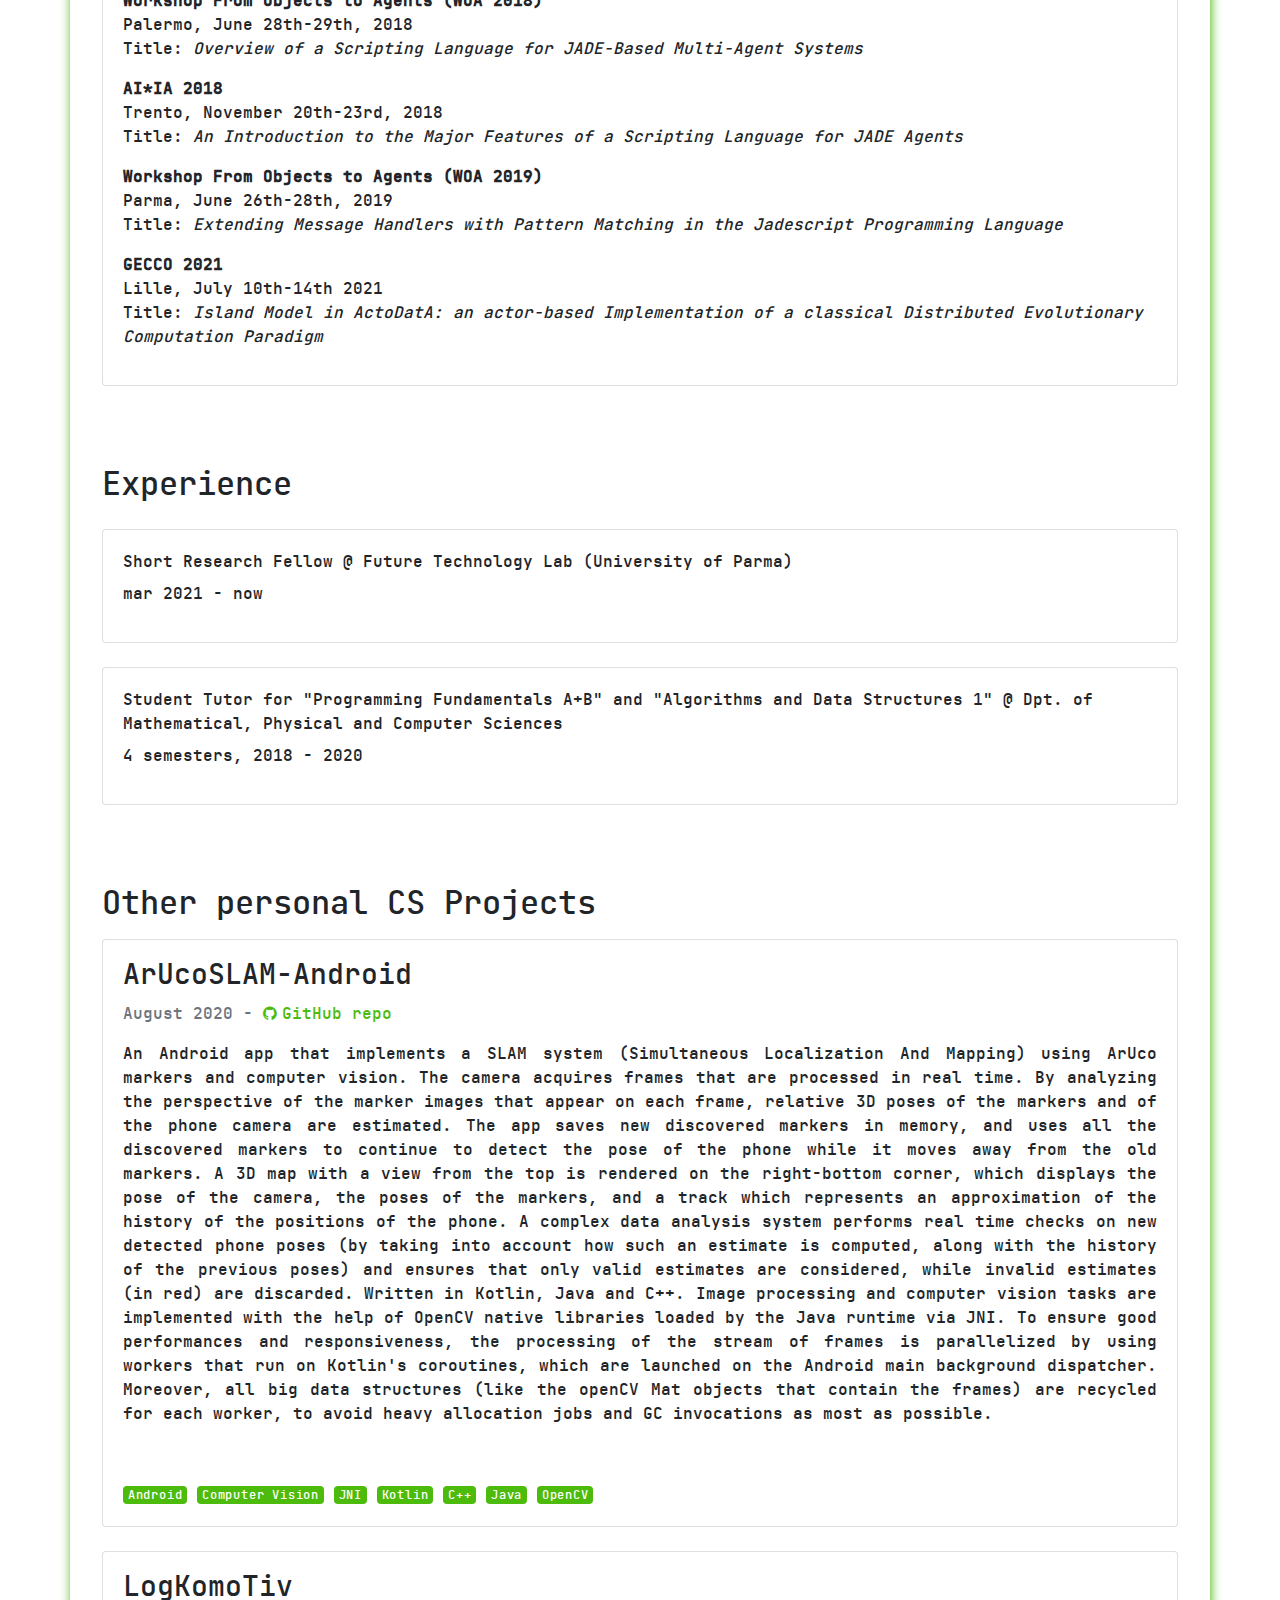
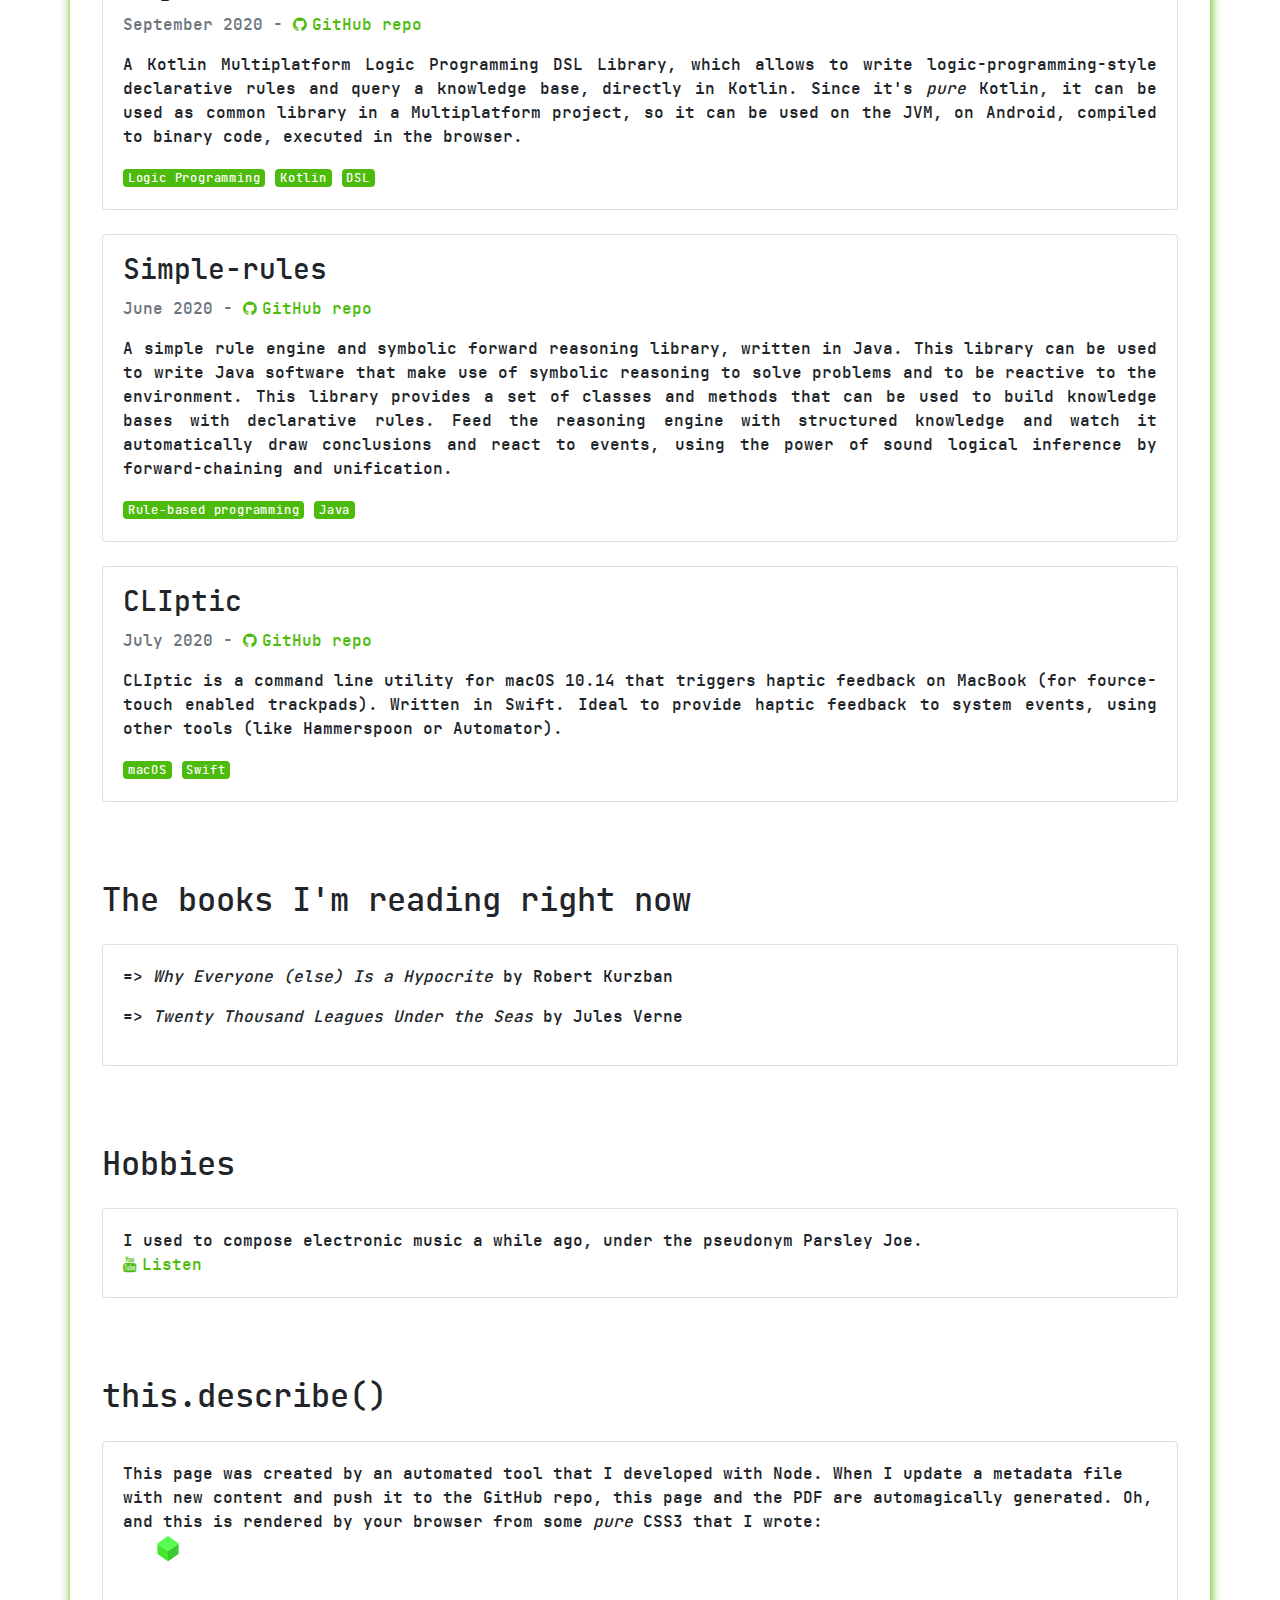
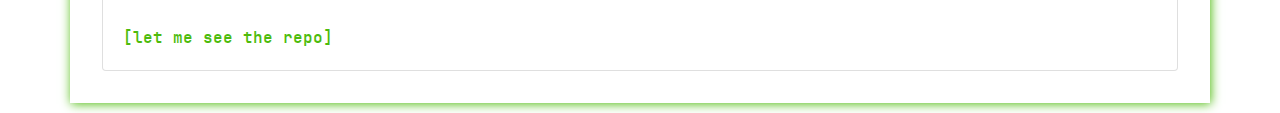
==== commit bcecdd45: "Deploying to gh-pages from  @ 24b5351b2bfb8371003e9da37aa8424dfc072a01 🚀" ====
--- a/index.html
+++ b/index.html
@@ -16,7 +16,7 @@
         <div class="col-md-6 col-print-6">
             <h1>Giuseppe Petrosino<br/>Computer Scientist &amp; Engineer</h1>
             <p>
-                <time datetime="" class="text-muted">Last update: June 21, 2021</time>
+                <time datetime="" class="text-muted">Last update: June 26, 2023</time>
             </p>
             <p>
                 <span class="screen"><a href="giuseppe-petrosino.pdf"><i class="fa fa-file-pdf-o" aria-hidden="true"></i>Download PDF version</a></span>
@@ -95,7 +95,7 @@
             <h3>Jadescript</h3>
             <p class="text-muted">2017 - now</p>
 
-            <div class="text-justified"><p>Jadescript is a novel programming language for <em>Multi Agent Systems</em> (MASs) development for the <a href="https://jade.tilab.com/">JADE Platform</a>. Started with <a href="https://www.ailab.unipr.it">AI Lab</a> of University of Parma, this project aims to design an agent-oriented programming language. It includes the implementation of a set of tools built in Java and the Xtext Framework, which comprises a compiler and an Eclipse IDE plugin. The language provides a new way of programming easily scalable, performant and intelligent distributed systems by encouraging the use of the behavioral agent model of computation, which defines a new paradigm to achieve event-driven programming with asynchronous communication and naming/location transparency of processing nodes. The language is syntactically strongly inspired by agent pseudocode, and it is enriched by some advanced features like declarative pattern matching, expression type and variable declaration inferring, semantically relevant whitespace parsing <em>à la Python</em>.</p></div>
+            <div class="text-justified"><p>Jadescript is a programming language for <em>Multi Agent Systems</em> (MASs) development for the <a href="https://jade.tilab.com/">JADE Platform</a>. Started with <a href="https://www.ailab.unipr.it">AI Lab</a> of University of Parma, this project aims to design an agent-oriented programming language. It includes the implementation of a set of tools built in Java and the Xtext Framework, which comprises a compiler and an Eclipse IDE plugin. The language provides a new way of programming easily scalable, performant and intelligent distributed systems by encouraging the use of the behavioral agent model of computation, which defines a new paradigm to achieve event-driven programming with asynchronous communication and naming/location transparency of processing nodes. The language is syntactically strongly inspired by agent pseudocode, and it is enriched by some advanced features like declarative pattern matching, expression type and variable declaration inferring, semantically relevant whitespace parsing <em>à la Python</em>.</p></div>
 
             <div>
                 <span class="badge badge-primary">Agent-Oriented Programming</span>
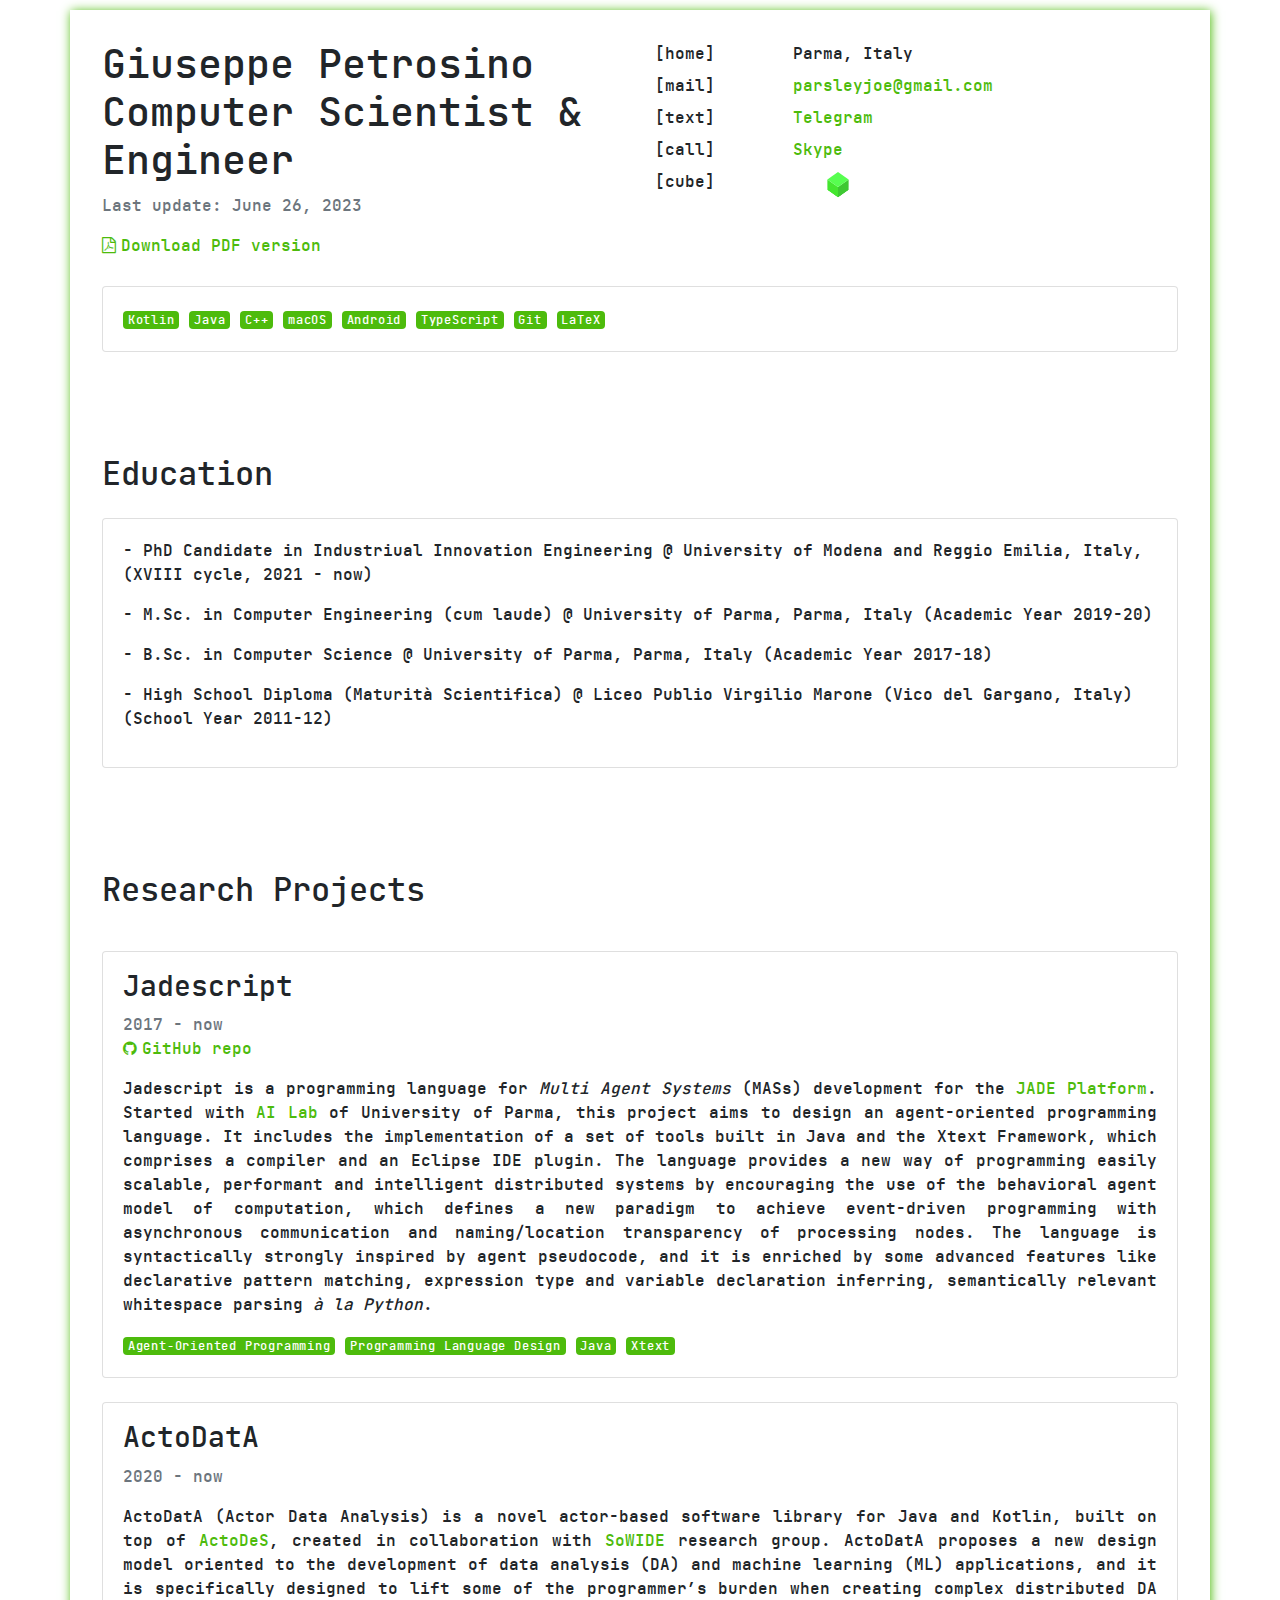
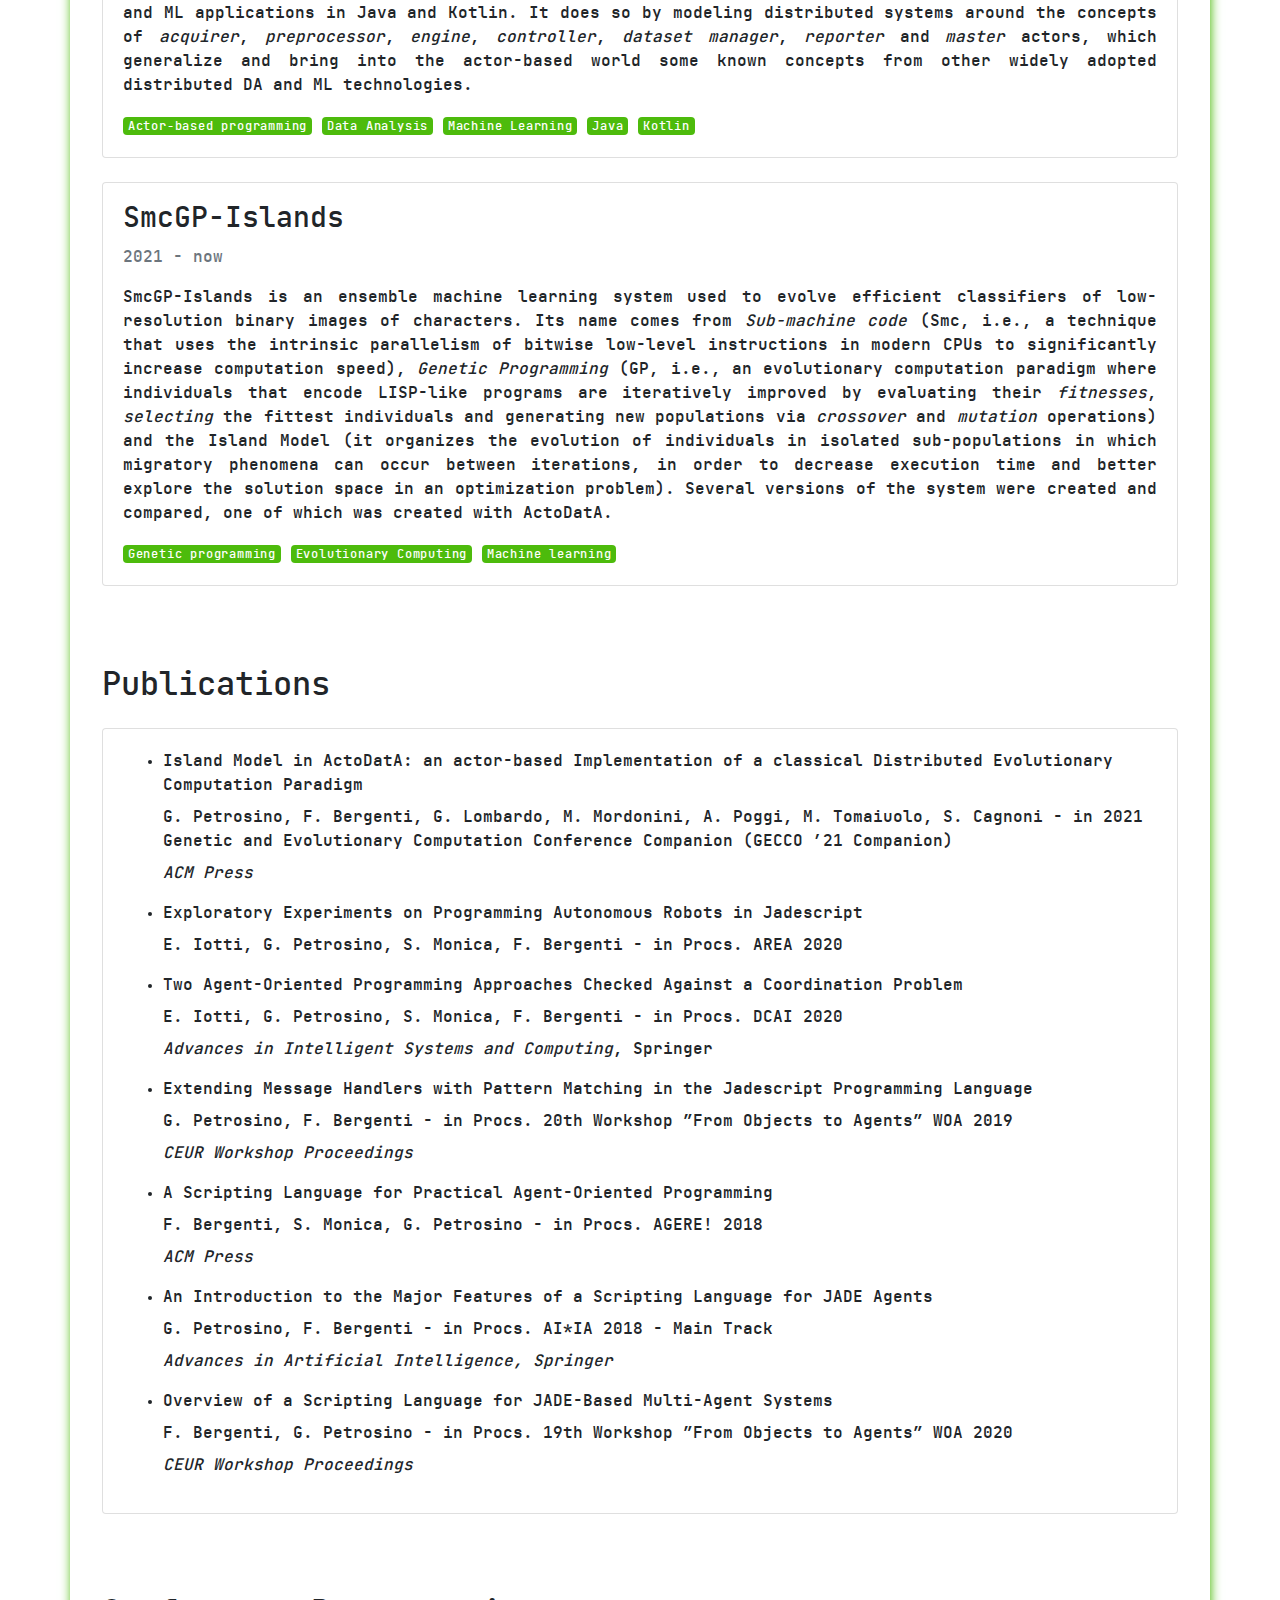
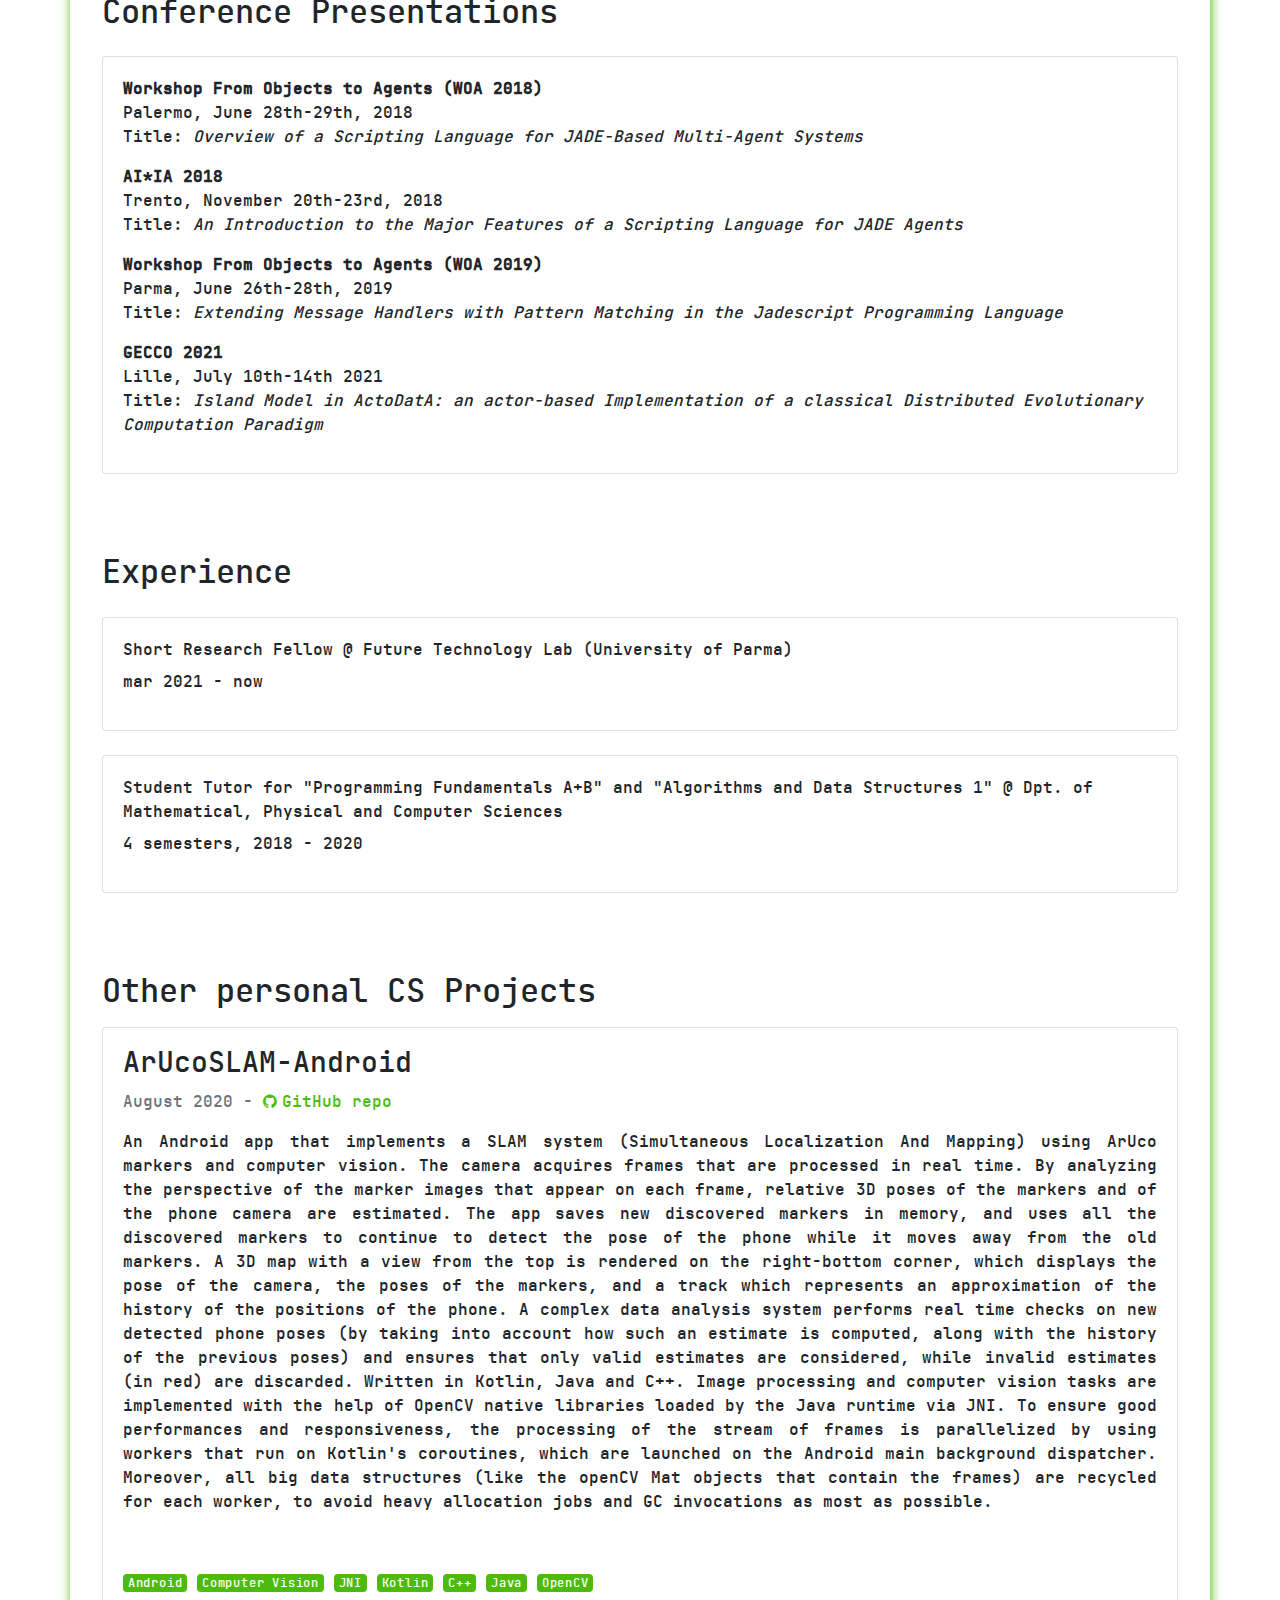
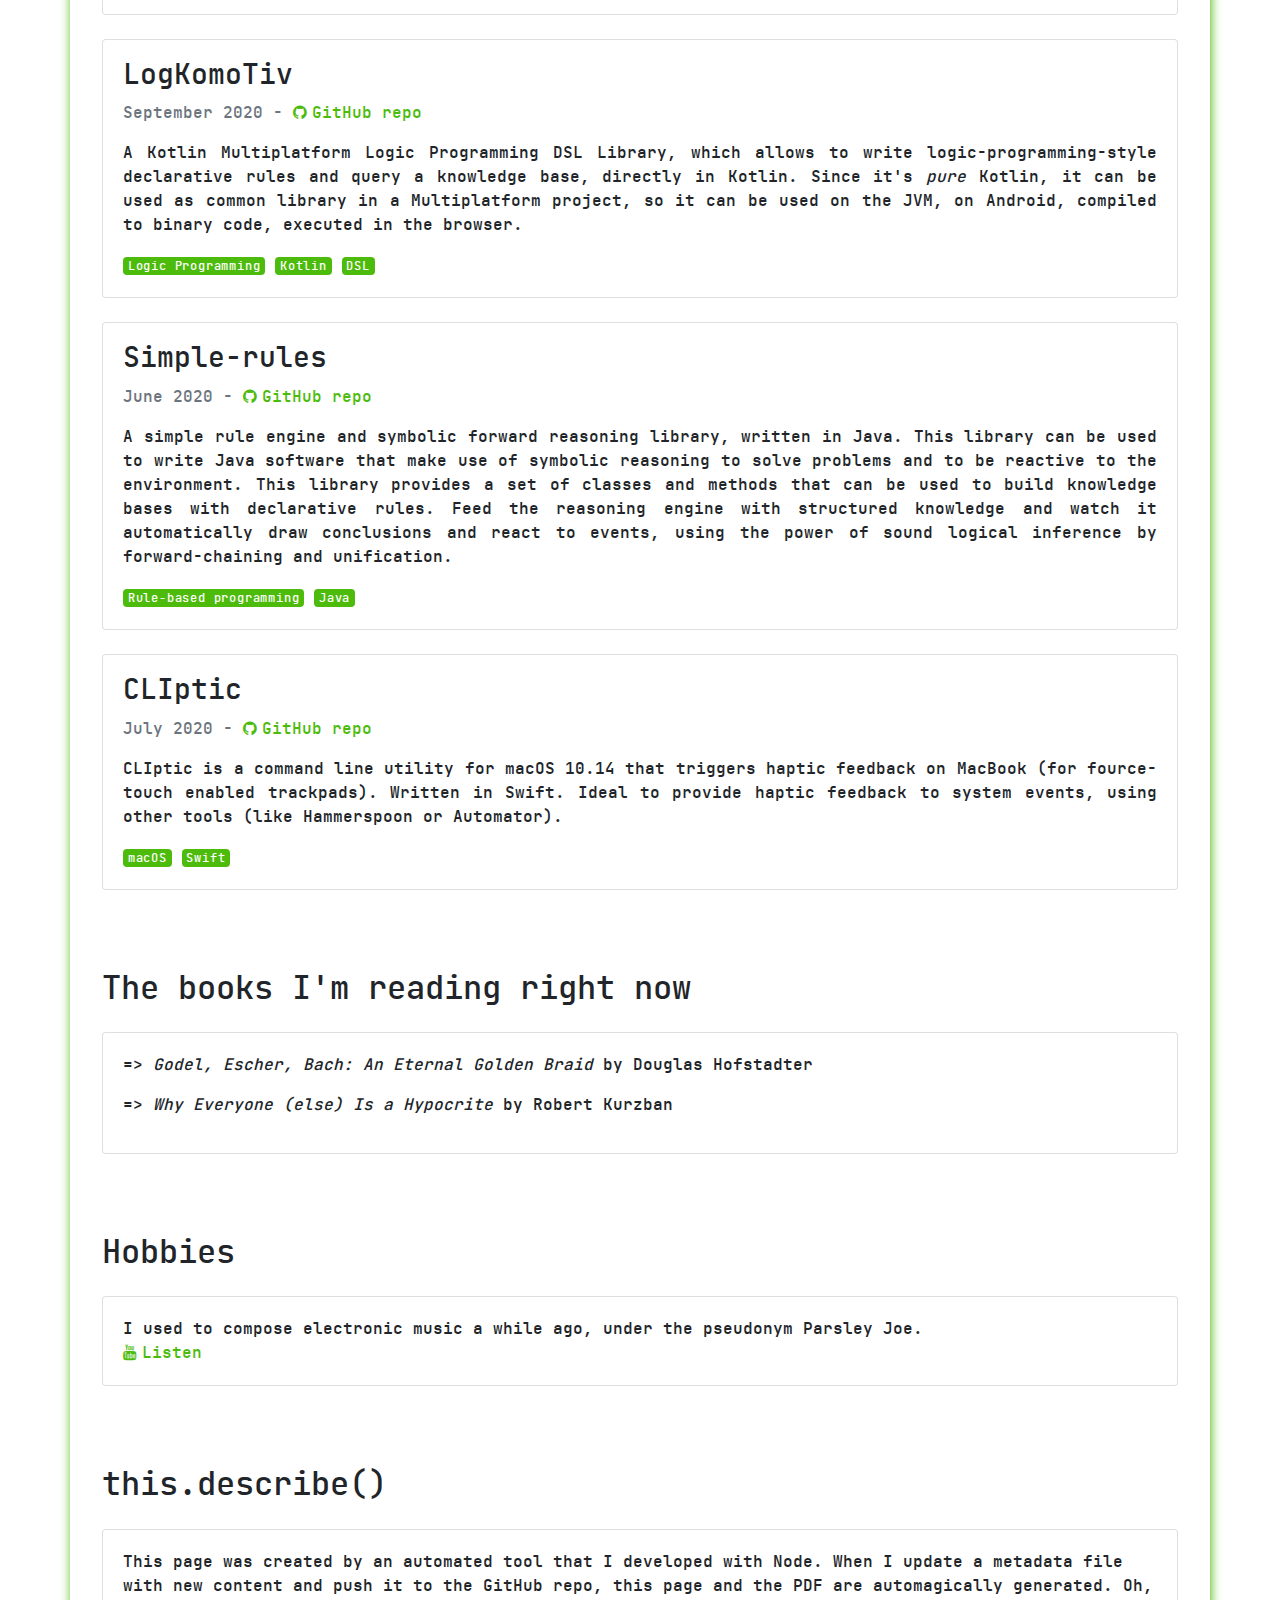
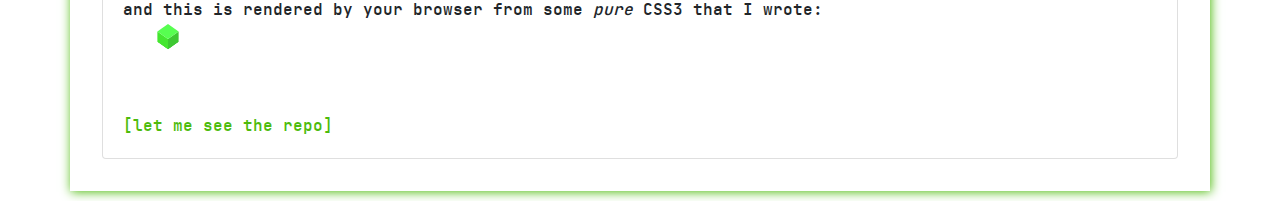
==== commit 2f983399: "Deploying to gh-pages from  @ 620b29d2c1dbf779f3c14cac0ad6b5237c1c6b5c 🚀" ====
--- a/index.html
+++ b/index.html
@@ -77,6 +77,7 @@
     <h2>Education</h2>
     <div class="card mt-4">
         <div class="card-body">
+            <p> - PhD Candidate in Industriual Innovation Engineering @ University of Modena and Reggio Emilia, Italy, (XVIII cycle, 2021 - now)</p>
             <p> - M.Sc. in Computer Engineering (cum laude) @ University of Parma, Parma, Italy (Academic Year 2019-20)</p>
             <p> - B.Sc. in Computer Science @ University of Parma, Parma, Italy (Academic Year 2017-18)</p>
             <p> - High School Diploma (Maturità Scientifica) @ Liceo Publio Virgilio Marone (Vico del Gargano, Italy) (School Year 2011-12)</p>
@@ -93,7 +94,8 @@
     <div class="card mb-4">
         <div class="card-body">
             <h3>Jadescript</h3>
-            <p class="text-muted">2017 - now</p>
+            <p class="text-muted">2017 - now <br><a href="https://github.com/aiagents/jadescript"><i
+                    class="fa fa-github" aria-hidden="true"></i>GitHub repo</a> </p>
 
             <div class="text-justified"><p>Jadescript is a programming language for <em>Multi Agent Systems</em> (MASs) development for the <a href="https://jade.tilab.com/">JADE Platform</a>. Started with <a href="https://www.ailab.unipr.it">AI Lab</a> of University of Parma, this project aims to design an agent-oriented programming language. It includes the implementation of a set of tools built in Java and the Xtext Framework, which comprises a compiler and an Eclipse IDE plugin. The language provides a new way of programming easily scalable, performant and intelligent distributed systems by encouraging the use of the behavioral agent model of computation, which defines a new paradigm to achieve event-driven programming with asynchronous communication and naming/location transparency of processing nodes. The language is syntactically strongly inspired by agent pseudocode, and it is enriched by some advanced features like declarative pattern matching, expression type and variable declaration inferring, semantically relevant whitespace parsing <em>à la Python</em>.</p></div>
 
@@ -108,7 +110,7 @@
     <div class="card mb-4">
         <div class="card-body">
             <h3>ActoDatA</h3>
-            <p class="text-muted">2020 - now</p>
+            <p class="text-muted">2020 - now  </p>
 
             <div class="text-justified"><p>ActoDatA (Actor Data Analysis) is a novel actor-based software library for Java and Kotlin, built on top of <a href="http://sowide.unipr.it/node/50">ActoDeS</a>, created in collaboration with <a href="http://sowide.unipr.it/en/node/1">SoWIDE</a> research group. ActoDatA proposes a new design model oriented to the development of data analysis (DA) and machine learning (ML) applications, and it is specifically designed to lift some of the programmer’s burden when creating complex distributed DA and ML applications in Java and Kotlin. It does so by modeling distributed systems around the concepts of <em>acquirer</em>, <em>preprocessor</em>, <em>engine</em>, <em>controller</em>, <em>dataset manager</em>, <em>reporter</em> and <em>master</em> actors, which generalize and bring into the actor-based world some known concepts from other widely adopted distributed DA and ML technologies.</p></div>
 
@@ -124,7 +126,7 @@
     <div class="card mb-4">
         <div class="card-body">
             <h3>SmcGP-Islands</h3>
-            <p class="text-muted">2021 - now</p>
+            <p class="text-muted">2021 - now  </p>
 
             <div class="text-justified"><p>SmcGP-Islands is an ensemble machine learning system used to evolve efficient classifiers of low-resolution binary images of characters. Its name comes from <em>Sub-machine code</em> (Smc, i.e., a technique that uses the intrinsic parallelism of bitwise low-level instructions in modern CPUs to significantly increase computation speed), <em>Genetic Programming</em> (GP, i.e., an evolutionary computation paradigm where individuals that encode LISP-like programs are iteratively improved by evaluating their <em>fitnesses</em>, <em>selecting</em> the fittest individuals and generating new populations via <em>crossover</em> and <em>mutation</em> operations) and the Island Model (it organizes the evolution of individuals in isolated sub-populations in which migratory phenomena can occur between iterations, in order to decrease execution time and better explore the solution space in an optimization problem). Several versions of the system were created and compared, one of which was created with ActoDatA.</p></div>
 
@@ -333,8 +335,8 @@
     <h2>The books I'm reading right now</h2>
     <div class="card mt-4">
         <div class="card-body">
+            <p> => <i>Godel, Escher, Bach: An Eternal Golden Braid</i> by Douglas Hofstadter</p>
             <p> => <i>Why Everyone (else) Is a Hypocrite</i> by Robert Kurzban</p>
-            <p> => <i>Twenty Thousand Leagues Under the Seas</i> by Jules Verne</p>
         </div>
     </div>
 
